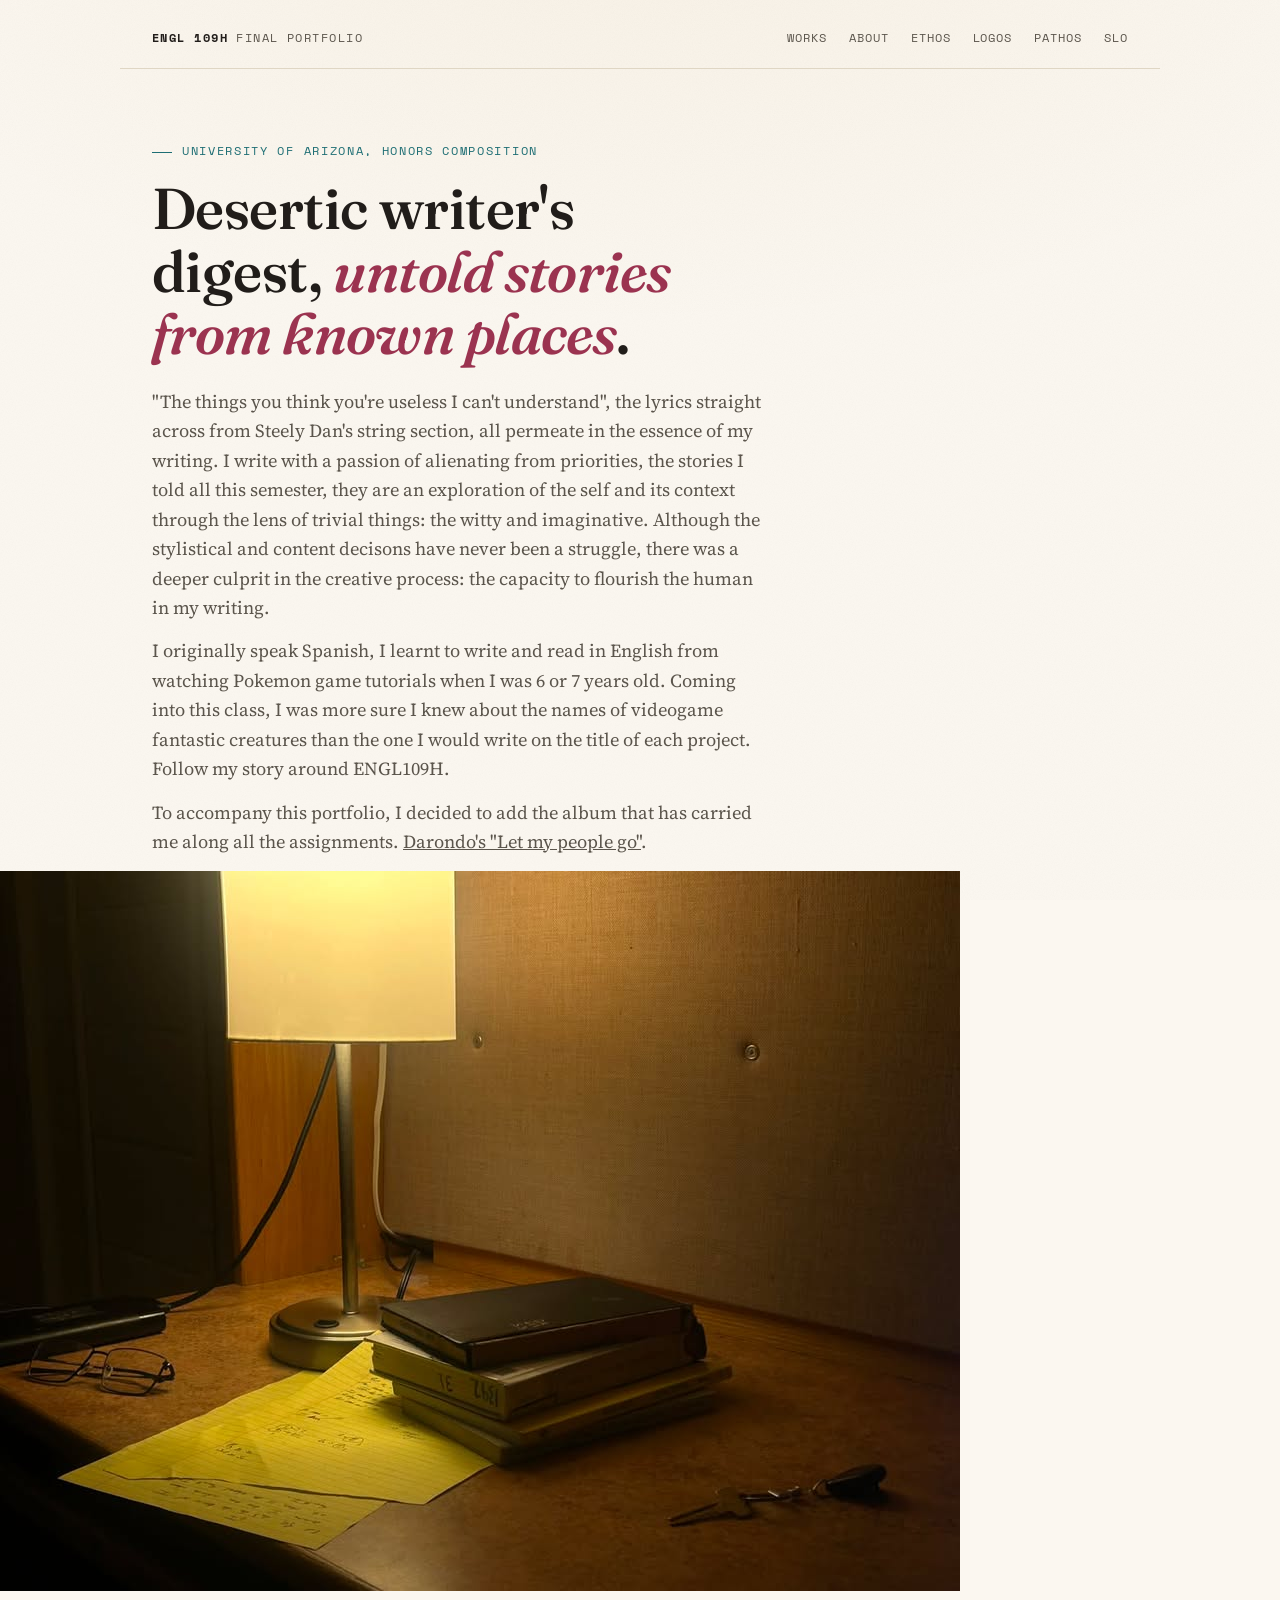
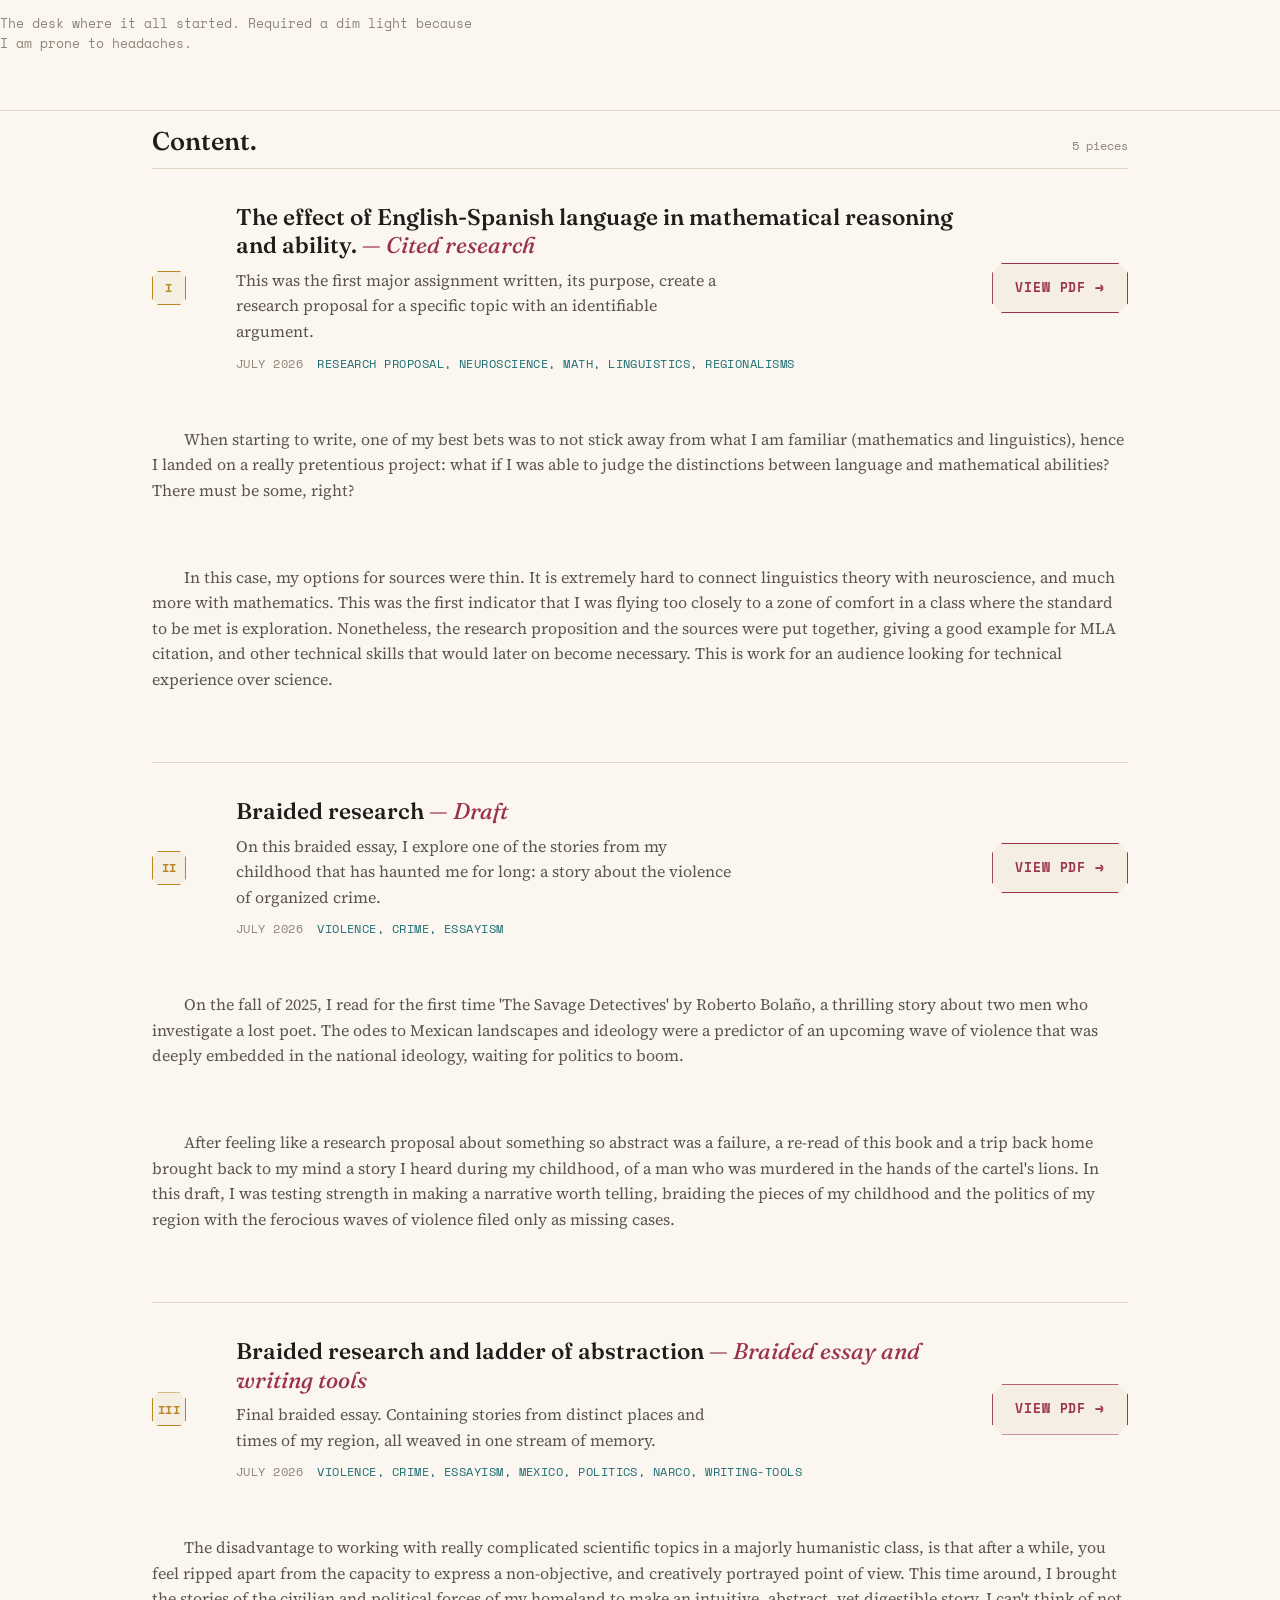
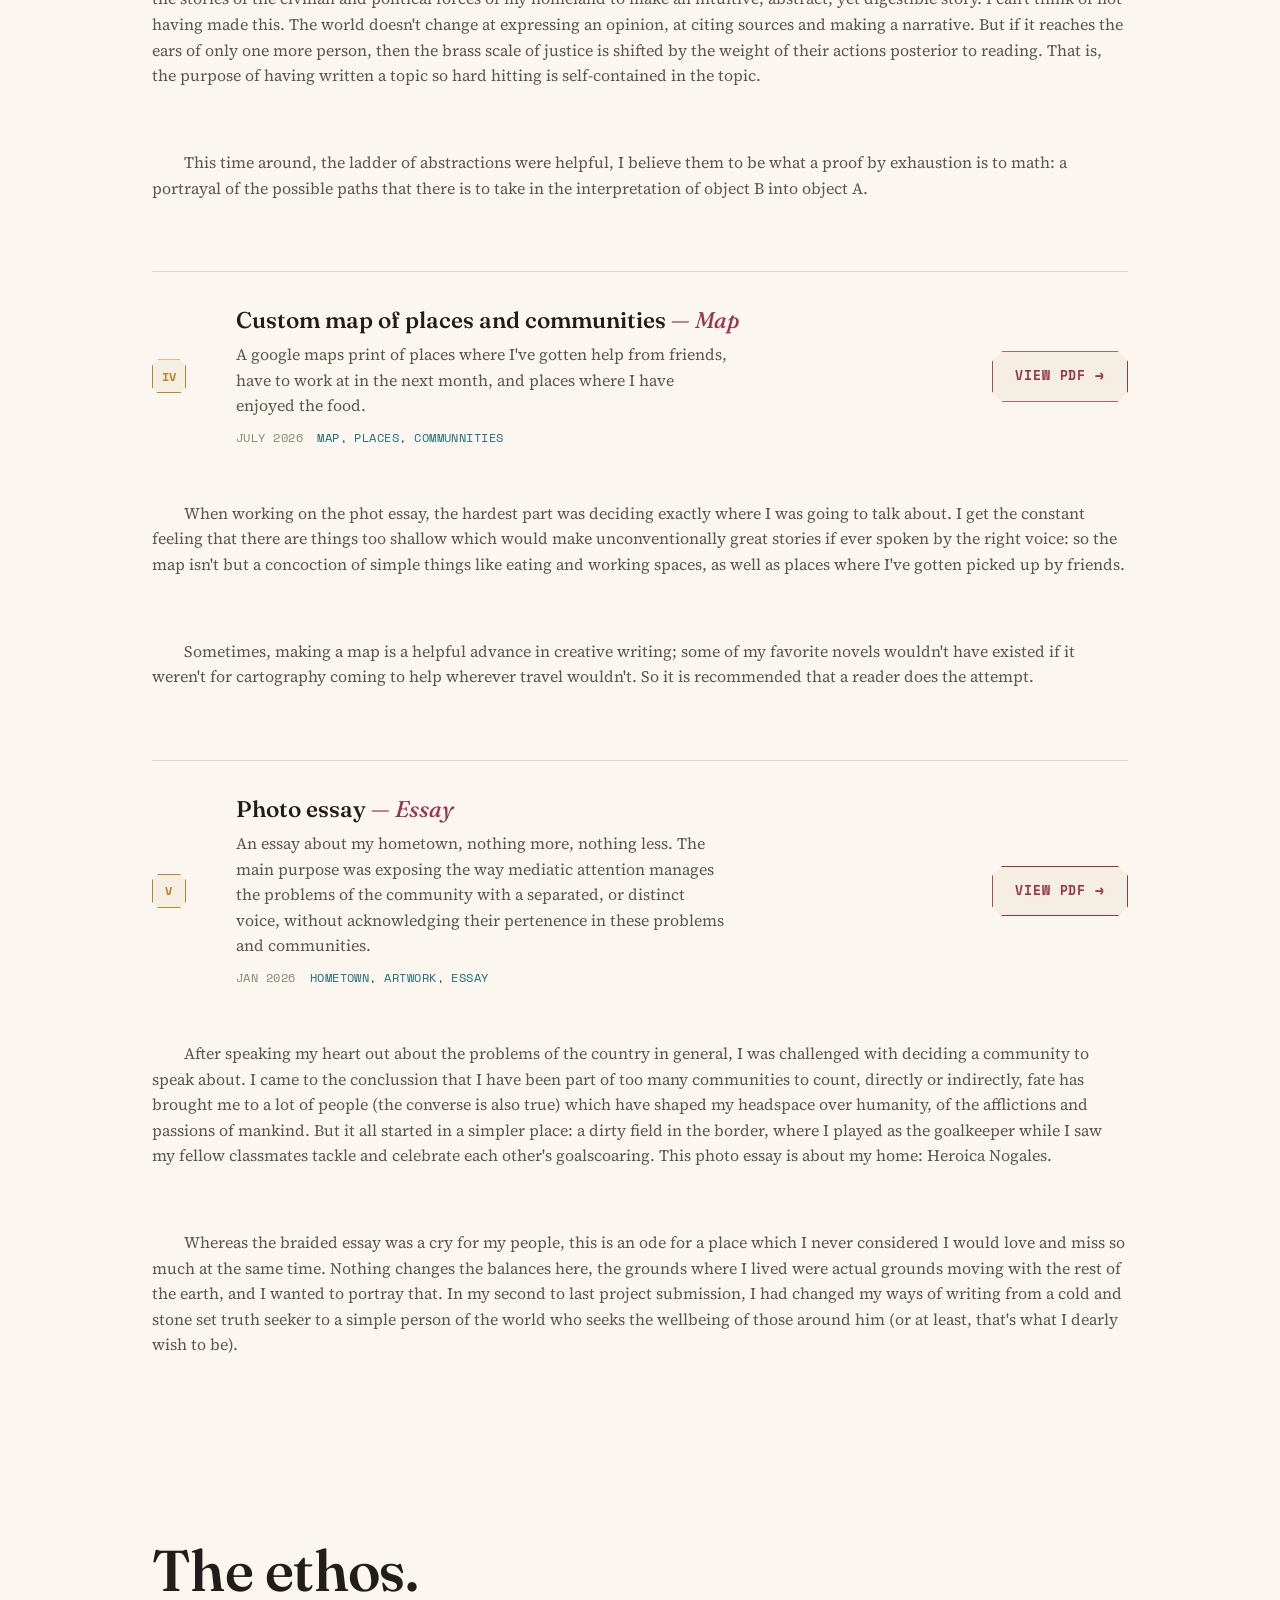
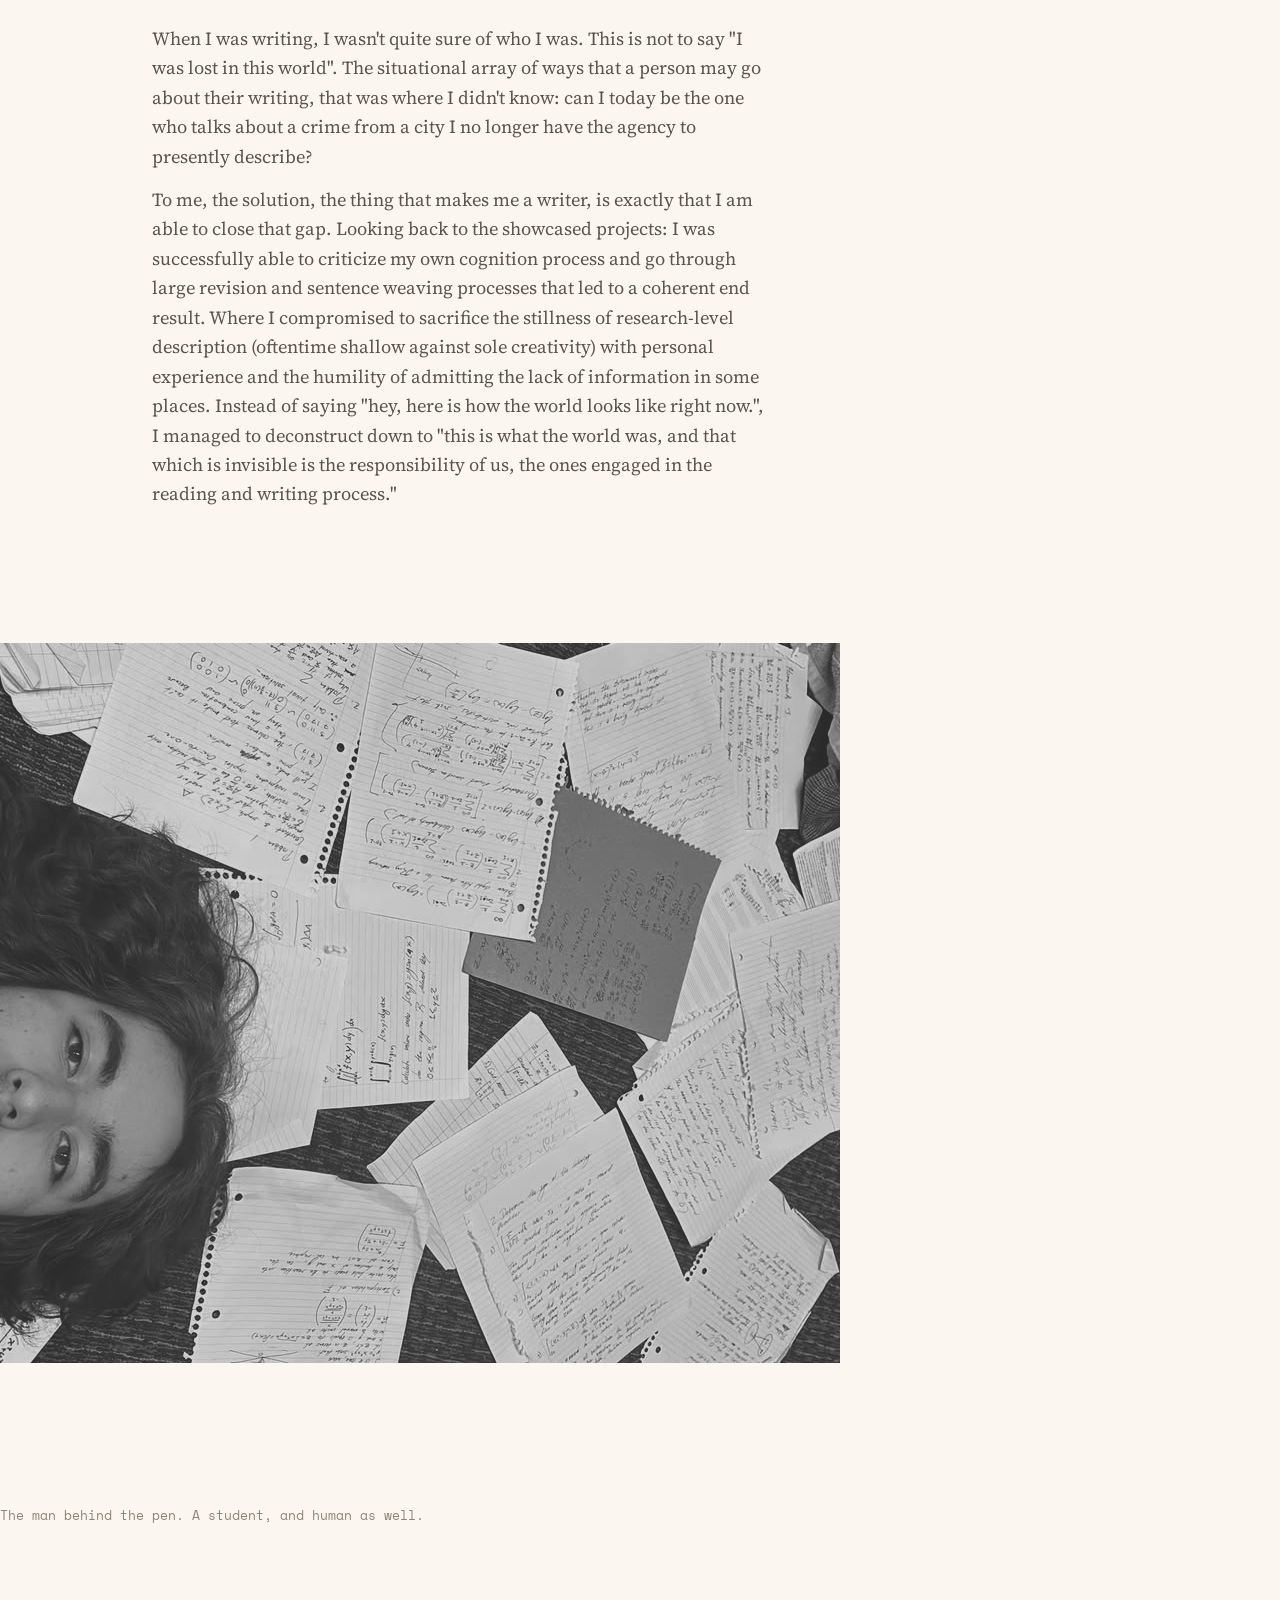
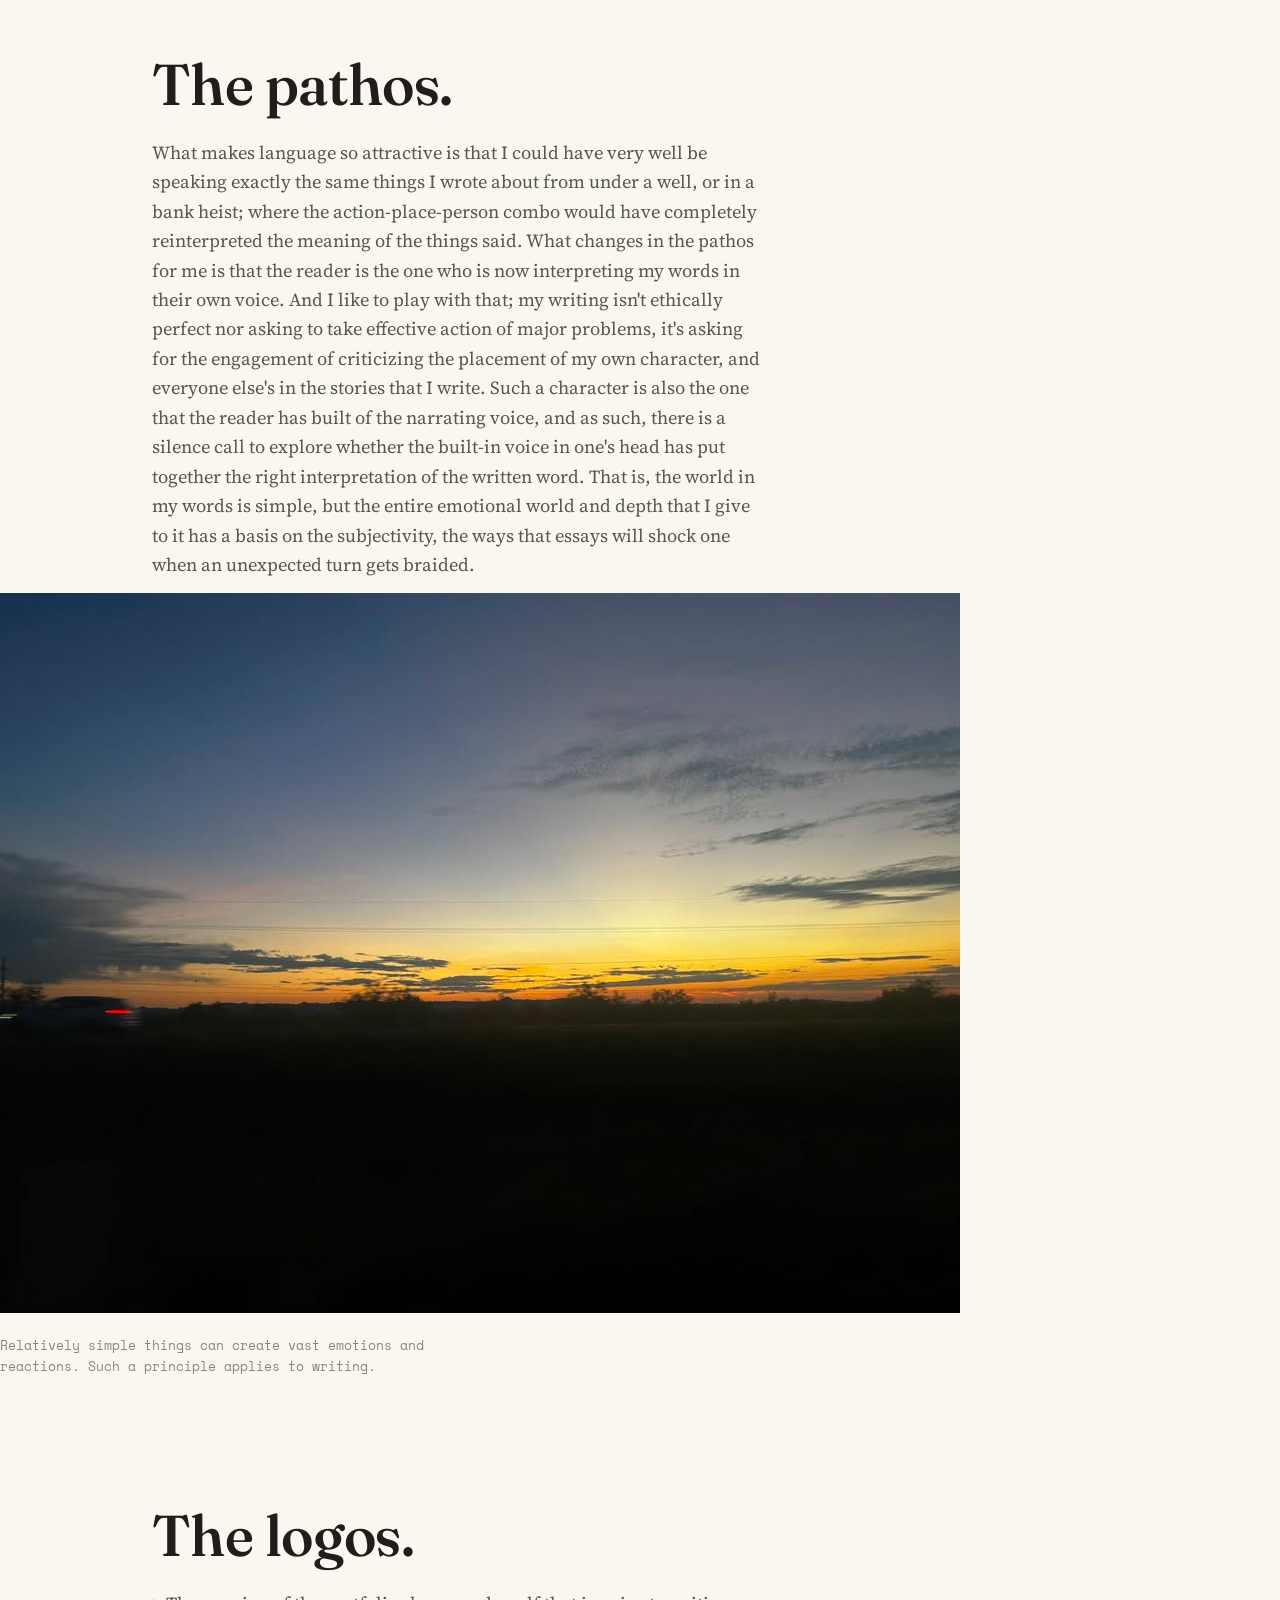
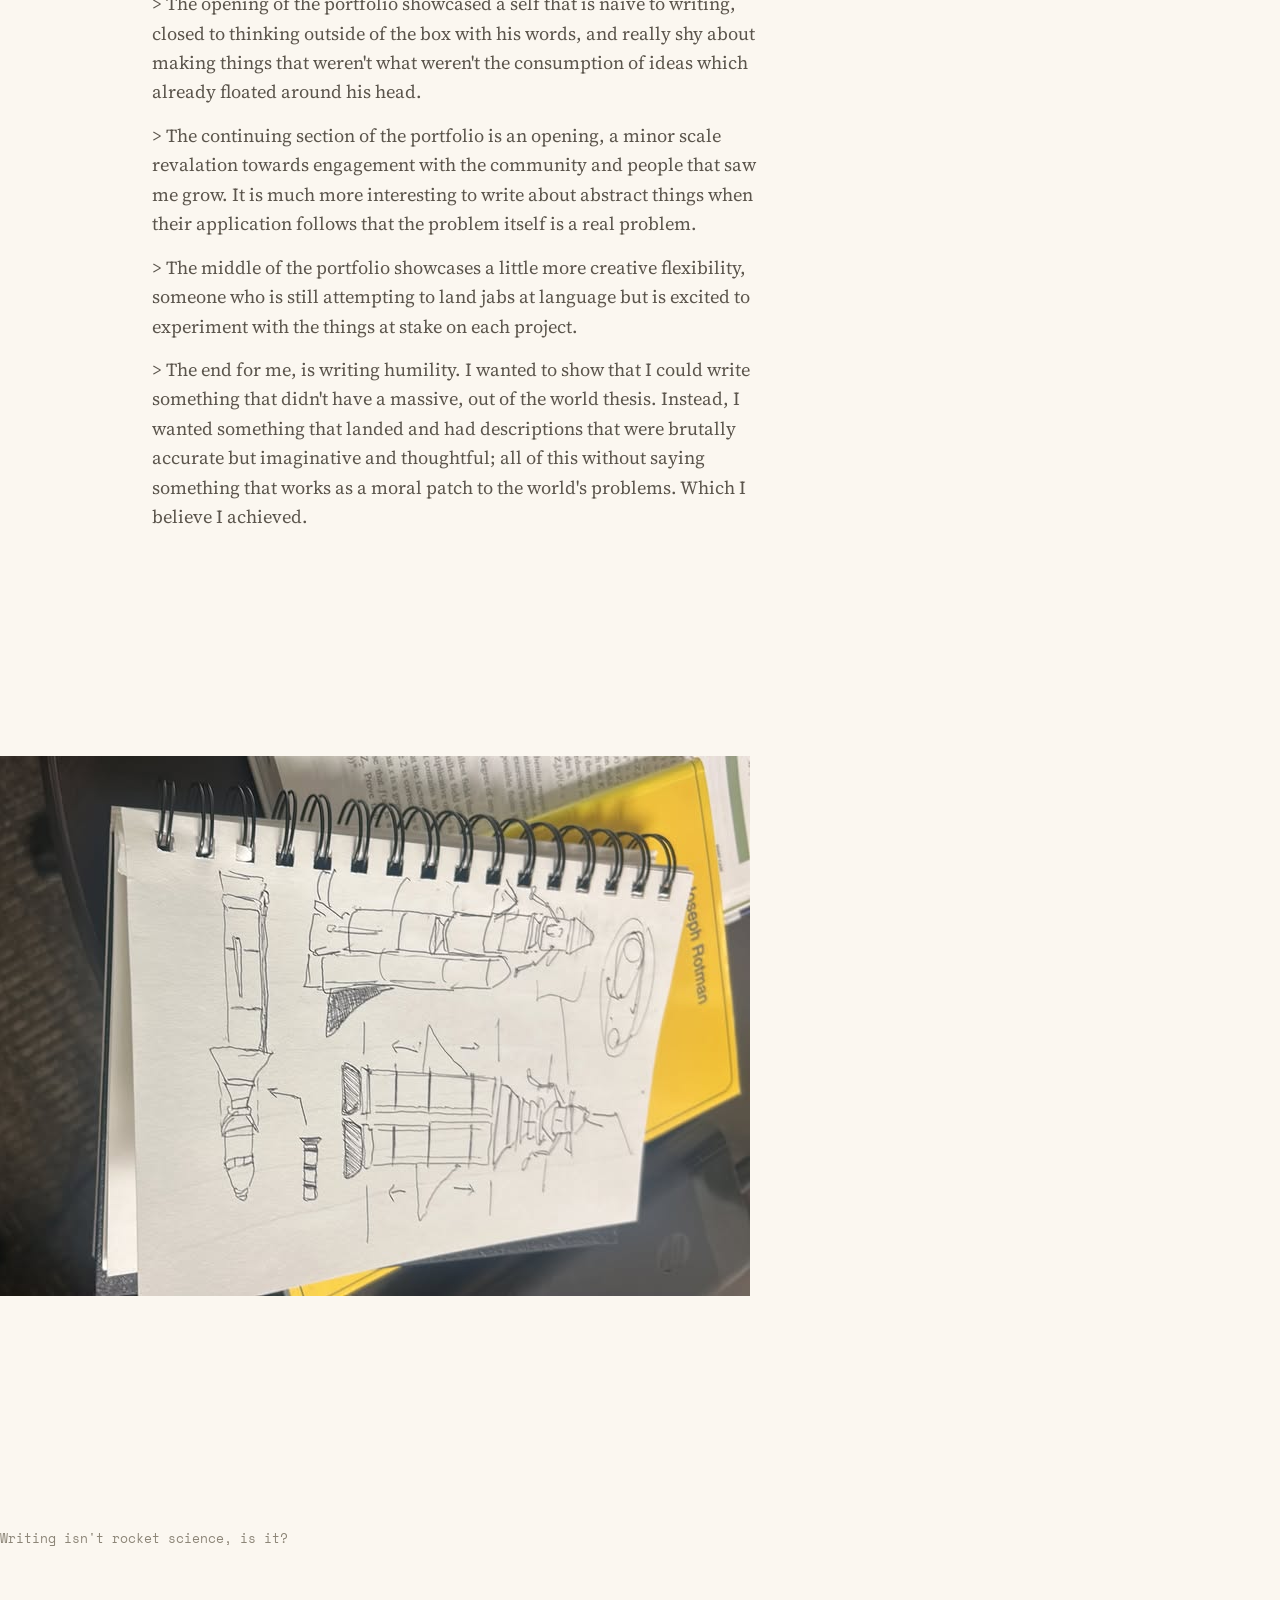
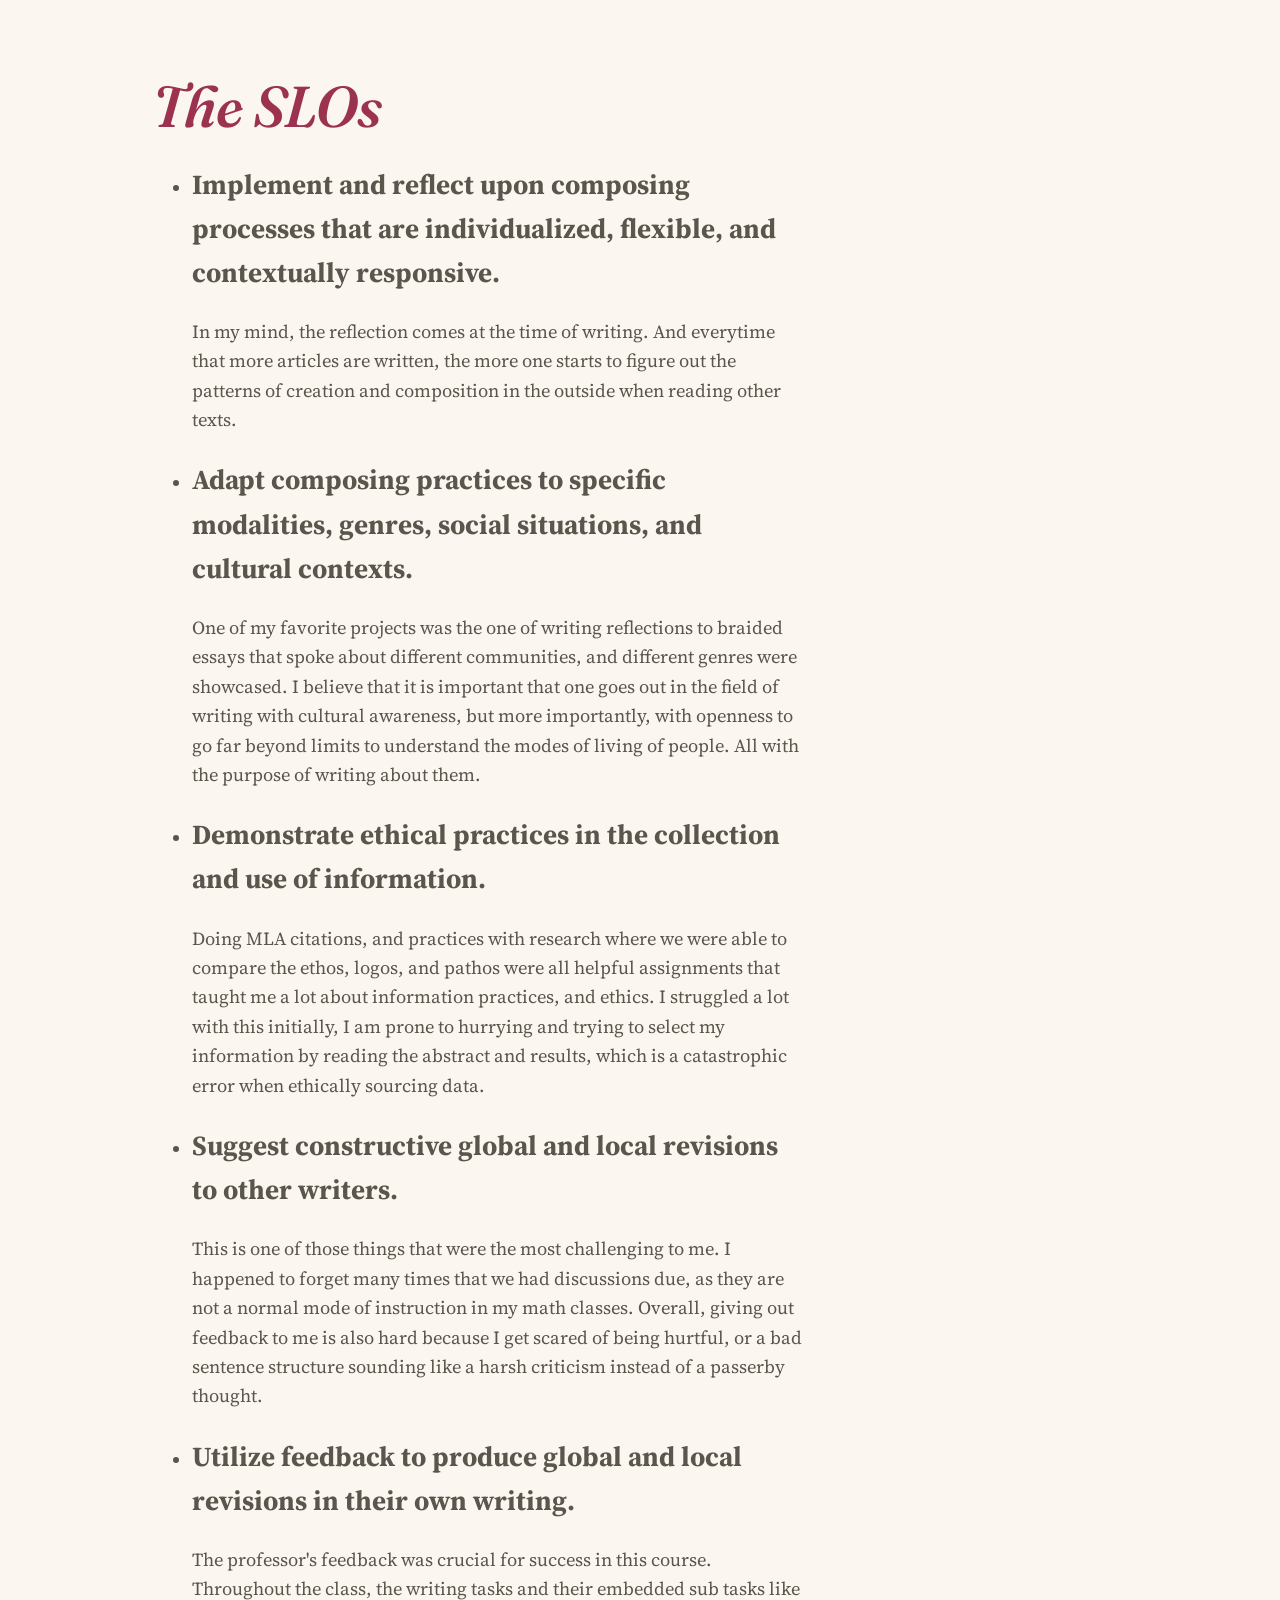
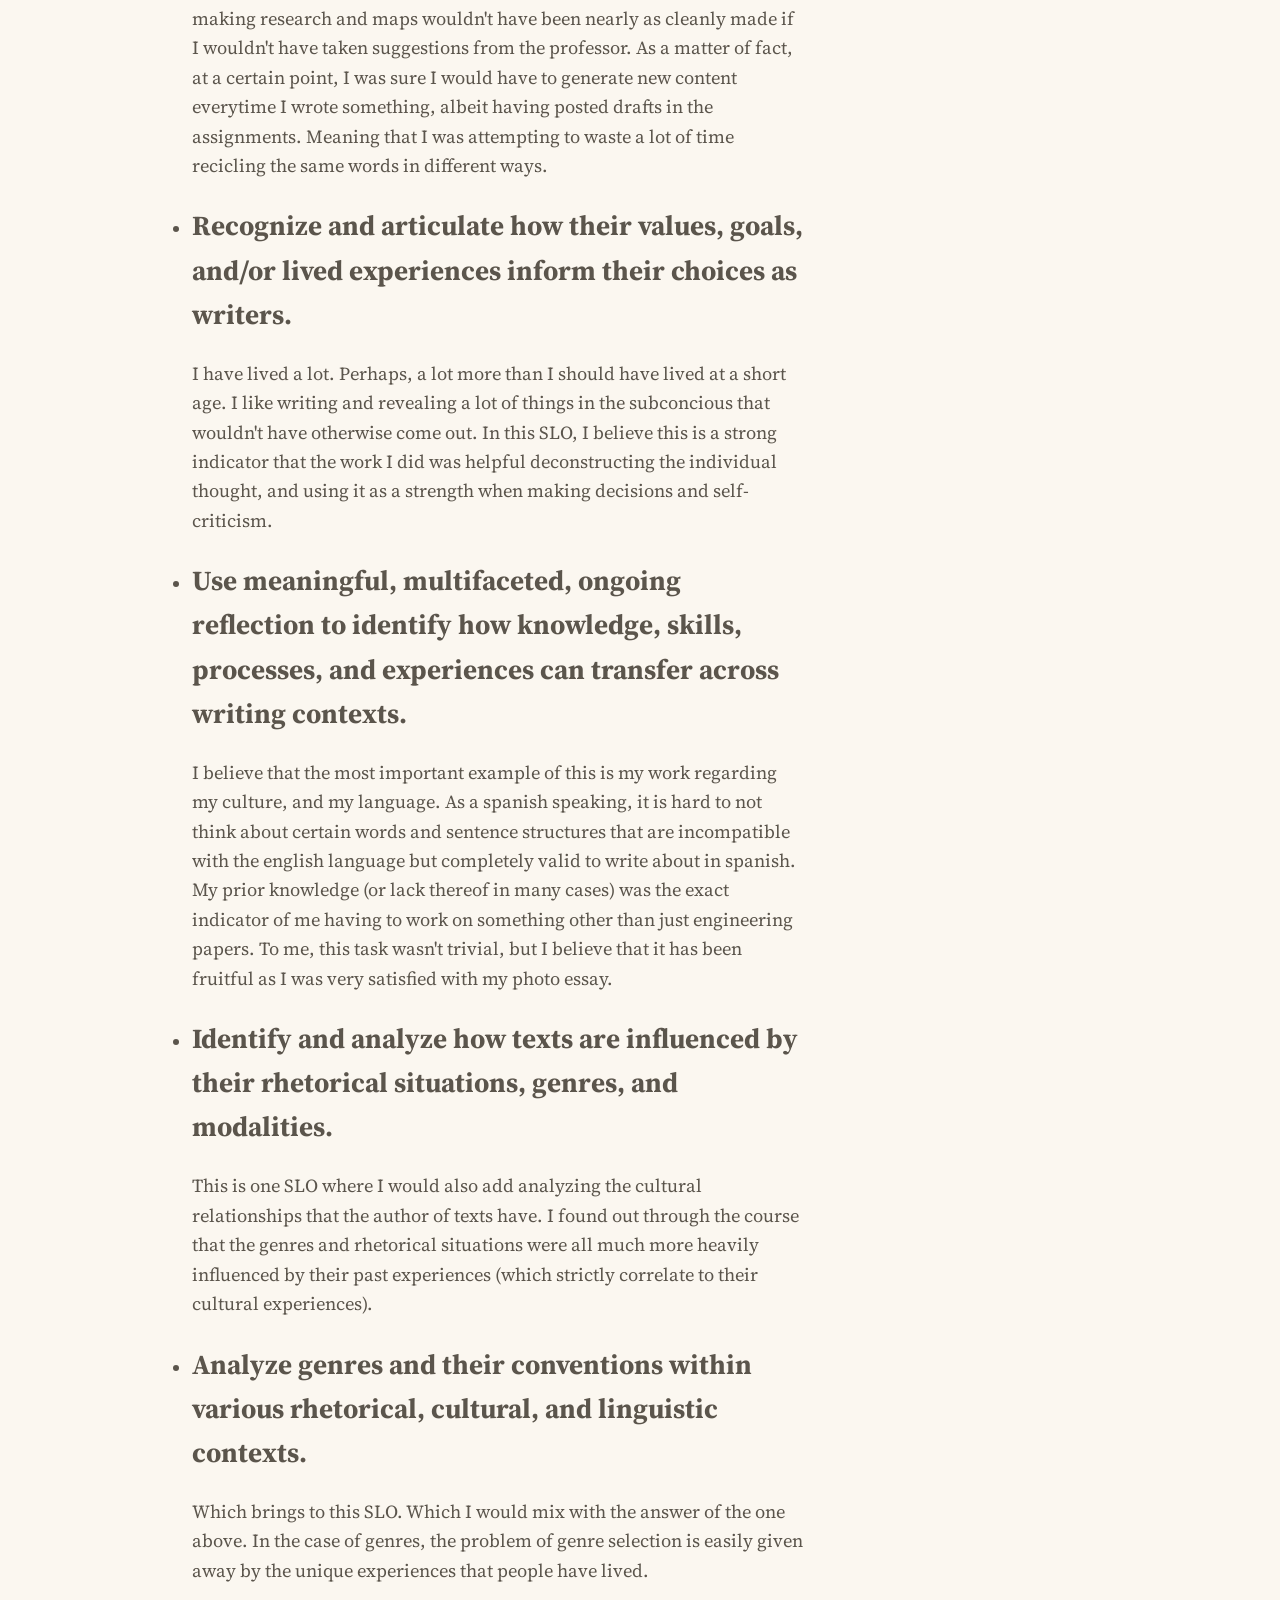
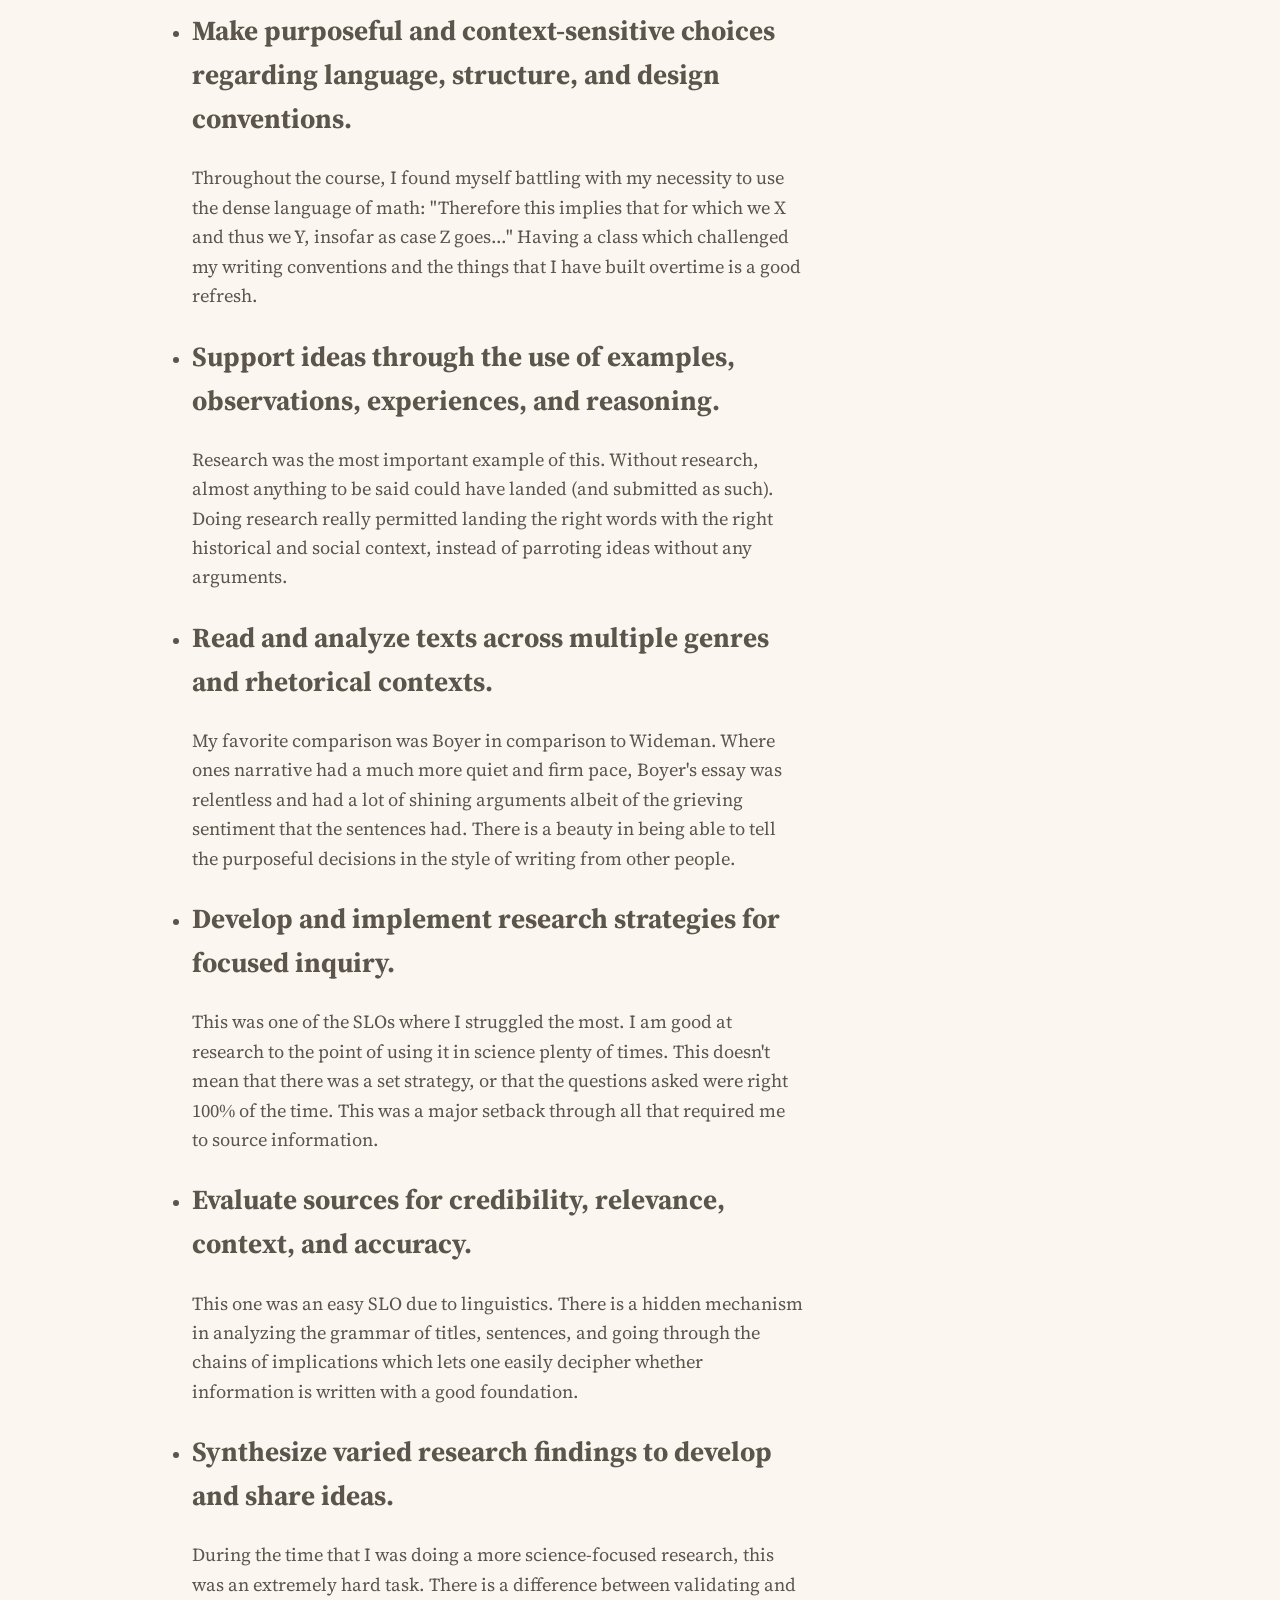
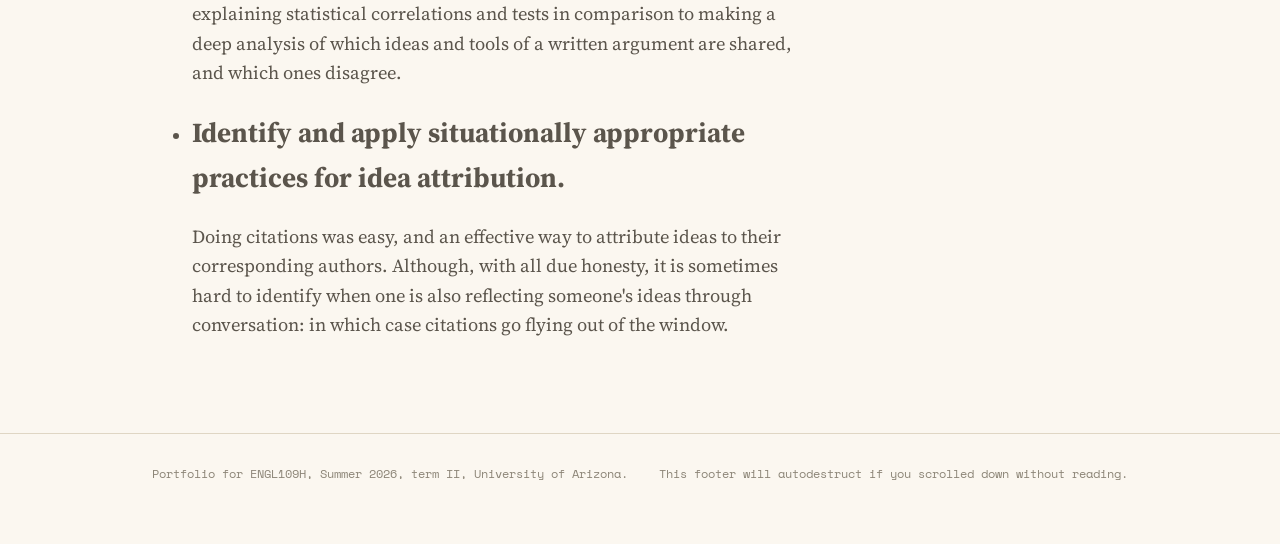
==== index.html @ 147bd81f "Initial commit" ====
<!DOCTYPE html>
<html lang="en">
<head>
<meta charset="UTF-8" />
<meta name="viewport" content="width=device-width, initial-scale=1.0" />
<title>a desertic writer's digest</title>
<meta name="description" content="A portfolio of essays and papers written for ENGL 109H at the University of Arizona, reading Mexico from the vantage point of mathematics and computer science." />
<link rel="preconnect" href="https://fonts.googleapis.com">
<link rel="preconnect" href="https://fonts.gstatic.com" crossorigin>
<link href="https://fonts.googleapis.com/css2?family=Fraunces:ital,opsz,wght@0,9..144,440;0,9..144,560;1,9..144,500&family=Source+Serif+4:ital,opsz,wght@0,8..60,400;0,8..60,600;1,8..60,400&family=Space+Mono:wght@400;700&display=swap" rel="stylesheet">
<link rel="stylesheet" href="assets/style.css" />
</head>
<body>

<header class="site-header">
  <div class="wrap">
    <a class="site-mark" href="index.html"><strong>ENGL 109H</strong> Final portfolio </a>
    <nav class="site-nav">
      <a href="#works">Works</a>
      <a href="#about">About</a>
      <a href="#Ethos">Ethos</a>
      <a href="#Logos">Logos</a>
      <a href="#Pathos">Pathos</a>
      <a href="#SLOs">SLO</a>
    </nav>
  </div>
</header>

<section class="hero">
  <div class="wrap">
    <p class="hero-eyebrow">University of Arizona, Honors Composition</p>
    <h1>Desertic writer's digest, <em>untold stories from known places</em>.</h1>
    <p class="lede">
      "The things you think you're useless I can't understand", the lyrics straight across from Steely Dan's string section, all permeate in the essence of my writing. I write with a passion of alienating from priorities, the stories I told all this semester, they are an exploration of the self and its context through the lens of trivial things: the witty and imaginative. Although the stylistical and content decisons have never been a struggle, there was a deeper culprit in the creative process: the capacity to flourish the human in my writing.
    </p>
    <p class="lede">
      I originally speak Spanish, I learnt to write and read in English from watching Pokemon game tutorials when I was 6 or 7 years old. Coming into this class, I was more sure I knew about the names of videogame fantastic creatures than the one I would write on the title of each project. Follow my story around ENGL109H.
    </p>
    <p class="lede">
      To accompany this portfolio, I decided to add the album that has carried me along all the assignments. <a href="https://open.spotify.com/album/3nD9Oab8M4sCLNmqmwSOdA?si=G_bd0ZDOS9WsBj5sQAc7gw">Darondo's "Let my people go"</a>.
    </p>
  </div>
<img src="desk.jpg" style="max-width: 80%; height: auto;"> <p class="discipline-note">The desk where it all started. Required a dim light because I am prone to headaches.</p>
  <div class="hero-art" aria-hidden="true"></div>
</section>

<hr class="divider" />

<main>
  <section class="works" id="works">
    <div class="wrap">
      <div class="works-heading">
        <h2>Content.</h2>
        <span class="count" data-works-count>— pieces</span>
      </div>
      <div data-works-list><!-- in assets script and work js ... :-). --></div>
    </div>
  </section>
</main>

<section class="hero" id="Ethos">
  <div class="wrap">
    <h1>The ethos.</h1>
    <p class="lede">
      When I was writing, I wasn't quite sure of who I was. This is not to say 
      "I was lost in this world". The situational array of ways that a person may go about their writing, that was where I didn't know: can I today be the one who talks about a crime from a city I no longer have the agency to presently describe?
    </p>
    <p class="lede">
      To me, the solution, the thing that makes me a writer, is exactly that I am able to close that gap. Looking back to the showcased projects: I was successfully able to criticize my own 
      cognition process and go through large revision and sentence weaving processes that led to a coherent end result. 
      Where I compromised to sacrifice the stillness of research-level description (oftentime shallow against sole creativity) with personal experience and the humility of admitting the lack of information in some places. 

      Instead of saying "hey, here is how the world looks like right now.", I managed to deconstruct down to "this is what the world was, and that which is invisible is the responsibility of us, the ones engaged in the reading and writing process."
    </p>
  </div>
<img src="guy.jpg" style="max-width: 80%; height: auto; transform: rotate(90deg);"> <p class="discipline-note">The man behind the pen. A student, and human as well.</p>
  <div class="hero-art" aria-hidden="true"></div>
</section>

<section class="hero" id="Pathos">
  <div class="wrap">
    <h1>The pathos.</h1>
    <p class="lede">
      What makes language so attractive is that I could have very well be speaking exactly the same things I wrote about from under a well, or in a bank heist; where the action-place-person combo would have completely reinterpreted the meaning of the things said. What changes in the pathos for me is that the reader is the one who is now interpreting my words in their own voice. And I like to play with that; my writing isn't ethically perfect nor asking to take effective action of major problems, it's asking for the engagement of criticizing the placement of my own character, and everyone else's in the stories that I write. Such a character is also the one that the reader has built of the narrating voice, and as such, there is a silence call to explore whether the built-in voice in one's head has put together the right interpretation of the written word. That is, the world in my words is simple, but the entire emotional world and depth that I give to it has a basis on the subjectivity, the ways that essays will shock one when an unexpected turn gets braided.
    </p>
  </div>
<img src="sunset.jpg" style="max-width: 80%; height: auto;"> <p class="discipline-note">Relatively simple things can create vast emotions and reactions. Such a principle applies to writing.</p>
  <div class="hero-art" aria-hidden="true"></div>
</section>

<section class="hero" id="Logos">
  <div class="wrap">
    <h1>The logos.</h1>
    <p class="lede">
      > The opening of the portfolio showcased a self that is naive to writing, closed to thinking outside of the box with his words, and really shy about making things that weren't what weren't the consumption of ideas which already floated around his head.
    </p>
    <p class="lede">
      > The continuing section of the portfolio is an opening, a minor scale revalation towards engagement with the community and people that saw me grow. It is much more interesting to write about abstract things when their application follows that the problem itself is a real problem.
    </p>
    <p class="lede">
      > The middle of the portfolio showcases a little more creative flexibility, someone who is still attempting to land jabs at language but is excited to experiment with the things at stake on each project.
    </p>
    <p class="lede">
      > The end for me, is writing humility. I wanted to show that I could write something that didn't have a massive, out of the world thesis. Instead, I wanted something that landed and had descriptions that were brutally accurate but imaginative and thoughtful; all of this without saying something that works as a moral patch to the world's problems. Which I believe I achieved.
    </p>
  </div>
<img src="rocket.jpg" style="max-width: 90%; height: auto; transform: rotate(90deg)"> <p class="discipline-note">Writing isn't rocket science, is it?</p>
  <div class="hero-art" aria-hidden="true"></div>
</section>

<section class="hero" id="SLOs">
<div class="wrap">
  <h1><em>The SLOs</em></h1>
  <ul>
    <li><h2>Implement and reflect upon composing processes that are individualized, flexible, and contextually responsive.</h2> 
      In my mind, the reflection comes at the time of writing. And everytime that more articles are written, the more one starts to figure out the patterns of creation and composition in the outside when reading other texts.</li>
    <li><h2>Adapt composing practices to specific modalities, genres, social situations, and cultural contexts.</h2>
      One of my favorite projects was the one of writing reflections to braided essays that spoke about different communities, and different genres were showcased. I believe that it is important that one goes out in the field of writing with cultural awareness, but more importantly, with openness to go far beyond limits to understand the modes of living of people. All with the purpose of writing about them.</li>
    <li><h2>Demonstrate ethical practices in the collection and use of information.</h2> Doing MLA citations, and practices with research where we were able to compare the ethos, logos, and pathos were all helpful assignments that taught me a lot about information practices, and ethics. I struggled a lot with this initially, I am prone to hurrying and trying to select my information by reading the abstract and results, which is a catastrophic error when ethically sourcing data. </li>
    <li><h2>Suggest constructive global and local revisions to other writers.</h2> 
      This is one of those things that were the most challenging to me. I happened to forget many times that we had discussions due, as they are not a normal mode of instruction in my math classes. Overall, giving out feedback to me is also hard because I get scared of being hurtful, or a bad sentence structure sounding like a harsh criticism instead of a passerby thought. </li>
    <li><h2>Utilize feedback to produce global and local revisions in their own writing.</h2> 
      The professor's feedback was crucial for success in this course. Throughout the class, the writing tasks and their embedded sub tasks like making research and maps wouldn't have been nearly as cleanly made if I wouldn't have taken suggestions from the professor. As a matter of fact, at a certain point, I was sure I would have to generate new content everytime I wrote something, albeit having posted drafts in the assignments. Meaning that I was attempting to waste a lot of time recicling the same words in different ways. </li>
    <li><h2>Recognize and articulate how their values, goals, and/or lived experiences inform their choices as writers.</h2> I have lived a lot. Perhaps, a lot more than I should have lived at a short age. I like writing and revealing a lot of things in the subconcious that wouldn't have otherwise come out. In this SLO, I believe this is a strong indicator that the work I did was helpful deconstructing the individual thought, and using it as a strength when making decisions and self-criticism. </li>
    <li><h2>Use meaningful, multifaceted, ongoing reflection to identify how knowledge, skills, processes, and experiences can transfer across writing contexts.</h2> I believe that the most important example of this is my work regarding my culture, and my language. As a spanish speaking, it is hard to not think about certain words and sentence structures that are incompatible with the english language but completely valid to write about in spanish. My prior knowledge (or lack thereof in many cases) was the exact indicator of me having to work on something other than just engineering papers. To me, this task wasn't trivial, but I believe that it has been fruitful as I was very satisfied with my photo essay. </li>
    <li><h2>Identify and analyze how texts are influenced by their rhetorical situations, genres, and modalities.</h2> 
    This is one SLO where I would also add analyzing the cultural relationships that the author of texts have. I found out through the course that the genres and rhetorical situations were all much more heavily influenced by their past experiences (which strictly correlate to their cultural experiences). </li>
    <li><h2>Analyze genres and their conventions within various rhetorical, cultural, and linguistic contexts.</h2> Which brings to this SLO. Which I would mix with the answer of the one above. In the case of genres, the problem of genre selection is easily given away by the unique experiences that people have lived. </li>
    <li><h2>Make purposeful and context-sensitive choices regarding language, structure, and design conventions.</h2>  Throughout the course, I found myself battling with my necessity to use the dense language of math: "Therefore this implies that for which we X and thus we Y, insofar as case Z goes..." Having a class which challenged my writing conventions and the things that I have built overtime is a good refresh. </li>
    <li><h2>Support ideas through the use of examples, observations, experiences, and reasoning.</h2> 
      Research was the most important example of this. Without research, almost anything to be said could have landed (and submitted as such). Doing research really permitted landing the right words with the right historical and social context, instead of parroting ideas without any arguments.</li>
    <li><h2>Read and analyze texts across multiple genres and rhetorical contexts.</h2> My favorite comparison was Boyer in comparison to Wideman. Where ones narrative had a much more quiet and firm pace, Boyer's essay was relentless and had a lot of shining arguments albeit of the grieving sentiment that the sentences had. There is a beauty in being able to tell the purposeful decisions in the style of writing from other people. </li>
    <li><h2>Develop and implement research strategies for focused inquiry.</h2> This was one of the SLOs where I struggled the most. I am good at research to the point of using it in science plenty of times. This doesn't mean that there was a set strategy, or that the questions asked were right 100% of the time. This was a major setback through all that required me to source information. </li>
    <li><h2>Evaluate sources for credibility, relevance, context, and accuracy.</h2> This one was an easy SLO due to linguistics. There is a hidden mechanism in analyzing the grammar of titles, sentences, and going through the chains of implications which lets one easily decipher whether information is written with a good foundation.</li>
    <li><h2>Synthesize varied research findings to develop and share ideas.</h2> During the time that I was doing a more science-focused research, this was an extremely hard task. There is a difference between validating and explaining statistical correlations and tests in comparison to making a deep analysis of which ideas and tools of a written argument are shared, and which ones disagree. </li>
    <li><h2>Identify and apply situationally appropriate practices for idea attribution.</h2> Doing citations was easy, and an effective way to attribute ideas to their corresponding authors. Although, with all due honesty, it is sometimes hard to identify when one is also reflecting someone's ideas through conversation: in which case citations go flying out of the window. </li>
  </ul>
</div>

</section>

<footer class="site-footer">
  <div class="wrap">
    <p>Portfolio for ENGL109H, Summer 2026, term II, University of Arizona.</p>
    <p>This footer will autodestruct if you scrolled down without reading.</p>
  </div>
</footer>


<script src="assets/works.js"></script>
<script src="assets/script.js"></script>
</body>
</html>
---- assets/style.css ----
:root{
  --color-bg:        #FBF7F0;
  --color-bg-raised: #F5EFE3;
  --color-ink:        #211D1A;
  --color-ink-soft:   #5B554C;
  --color-ink-faint:  #8C8577;
  --color-rosa:       #9B3350;
  --color-teal:       #1E6E74;
  --color-gold:       #B98525;
  --color-line:       #DFD6C4;
  --color-line-strong:#C9BDA3;

  --font-display: "Fraunces", "Iowan Old Style", "Palatino Linotype", Georgia, serif;
  --font-body:    "Source Serif 4", "Palatino Linotype", Georgia, serif;
  --font-mono:    "Space Mono", "Courier New", monospace;

  --measure: 68ch;
  --ease-bounce: cubic-bezier(.34, 1.56, .64, 1);
  --ease-smooth: cubic-bezier(.22, .61, .36, 1);
}

@media (prefers-color-scheme: dark){
}

*, *::before, *::after{ box-sizing: border-box; }


:root{
  --cut: 10px;
  --cut-sm: 6px;
}

html{ scroll-behavior: smooth; }
@media (prefers-reduced-motion: reduce){
  html{ scroll-behavior: auto; }
  *, *::before, *::after{
    animation-duration: 0.001ms !important;
    animation-iteration-count: 1 !important;
    transition-duration: 0.001ms !important;
    scroll-behavior: auto !important;
  }
}

body{
  margin: 0;
  color: var(--color-ink);
  font-family: var(--font-body);
  font-size: 18px;
  line-height: 1.6;
  -webkit-font-smoothing: antialiased;
  text-rendering: optimizeLegibility;

  /* Paper: a base ivory with a very fine grain and a faint top-down
     light falloff. No pattern to draw the eye — just gives the page
     the depth of cardstock instead of a flat fill. */
  background-color: var(--color-bg);
  background-image:
    radial-gradient(ellipse 1400px 700px at 50% -10%, rgba(185,133,37,.05), transparent 60%),
    url("data:image/svg+xml,%3Csvg xmlns='http://www.w3.org/2000/svg' width='140' height='140'%3E%3Cfilter id='n'%3E%3CfeTurbulence type='fractalNoise' baseFrequency='0.9' numOctaves='2' stitchTiles='stitch'/%3E%3CfeColorMatrix type='saturate' values='0'/%3E%3C/filter%3E%3Crect width='100%25' height='100%25' filter='url(%23n)' opacity='0.05'/%3E%3C/svg%3E");
  background-repeat: no-repeat, repeat;
  background-blend-mode: normal, multiply;
  background-attachment: fixed, fixed;
}

::selection{ background: var(--color-gold); color: var(--color-bg); }

a{ color: inherit; }

img{ max-width: 100%; display: block; }

.wrap{
  max-width: 1040px;
  margin: 0 auto;
  padding: 0 32px;
}

a:focus-visible,
button:focus-visible{
  outline: 2px solid var(--color-teal);
  outline-offset: 3px;
  border-radius: 2px;
}

.site-header{
  padding: 28px 0 0;
}
.site-header .wrap{
  display: flex;
  align-items: baseline;
  justify-content: space-between;
  gap: 24px;
  border-bottom: 1px solid var(--color-line);
  padding-bottom: 18px;
}
.site-mark{
  font-family: var(--font-mono);
  font-size: 12px;
  letter-spacing: .12em;
  text-transform: uppercase;
  color: var(--color-ink-soft);
  text-decoration: none;
}
.site-mark strong{ color: var(--color-ink); font-weight: 700; }
.site-nav{
  font-family: var(--font-mono);
  font-size: 12px;
  letter-spacing: .08em;
  text-transform: uppercase;
  display: flex;
  gap: 22px;
}
.site-nav a{
  text-decoration: none;
  color: var(--color-ink-soft);
  padding-bottom: 2px;
  border-bottom: 1px solid transparent;
  transition: color .2s var(--ease-smooth), border-color .2s var(--ease-smooth);
}
.site-nav a:hover{ color: var(--color-rosa); border-color: var(--color-rosa); }

.hero{
  position: relative;
  padding: 72px 0 56px;
  overflow: hidden;
}
.hero .wrap{ position: relative; z-index: 1; }
.hero-eyebrow{
  font-family: var(--font-mono);
  font-size: 12px;
  letter-spacing: .14em;
  text-transform: uppercase;
  color: var(--color-teal);
  margin: 0 0 18px;
}
.hero-eyebrow::before{
  content: "";
  display: inline-block;
  width: 20px;
  height: 1px;
  background: var(--color-teal);
  margin-right: 10px;
  vertical-align: middle;
}
.hero h1{
  font-family: var(--font-display);
  font-weight: 560;
  font-size: clamp(2.4rem, 5vw, 3.6rem);
  line-height: 1.08;
  letter-spacing: -0.01em;
  margin: 0 0 22px;
  max-width: 14ch;
}
.hero h1 em{
  font-style: italic;
  color: var(--color-rosa);
}
.hero p.lede{
  max-width: var(--measure);
  font-size: 1.15rem;
  color: var(--color-ink-soft);
  margin: 0 0 14px;
}

li{
  max-width: var(--measure);
  font-size: 1.15rem;
  color: var(--color-ink-soft);
  margin: 0 0 14px;
}
.hero .discipline-note{
  font-family: var(--font-mono);
  font-size: 13px;
  color: var(--color-ink-faint);
  max-width: 60ch;
  margin: 22px 0 0;
}

.hero-art:empty{
  display: none;
}
.hero-art{
  position: absolute;
  top: 0;
  right: 0;
  max-width: 320px;
  max-height: 320px;
  z-index: 0;
}
.hero-art img, .hero-art svg{
  width: 100%;
  height: 100%;
  display: block;
}
@media (max-width: 760px){
  .hero-art{ display:none; }
}

/* Section divider: a plain hairline with a short gold tick —
   structural, not illustrative. */
.divider{
  border: 0;
  border-top: 1px solid var(--color-line);
  position: relative;
  margin: 0;
}
.divider::after{
  content: "";
  position: absolute;
  top: -1px;
  left: 32px;
  width: 40px;
  height: 1px;
  background: var(--color-gold);
}

.works{
  padding: 10px 0 40px;
}
.works-heading{
  display: flex;
  align-items: baseline;
  justify-content: space-between;
  margin: 0 0 6px;
}
.works-heading h2{
  font-family: var(--font-display);
  font-weight: 560;
  font-size: 1.6rem;
  margin: 0;
}
.works-heading .count{
  font-family: var(--font-mono);
  font-size: 12px;
  color: var(--color-ink-faint);
}

.work-row{
  display: grid;
  grid-template-columns: 56px 1fr auto;
  gap: 28px;
  align-items: center;
  padding: 34px 0;
  border-top: 1px solid var(--color-line);
  opacity: 0;
  transform: translateY(10px);
  transition: opacity .5s var(--ease-smooth), transform .5s var(--ease-smooth);
}
.work-row.is-visible{ opacity: 1; transform: translateY(0); }
.works > .wrap > .work-row:last-child{ border-bottom: 1px solid var(--color-line); }

.work-numeral{
  font-family: var(--font-mono);
  font-size: 12px;
  font-weight: 700;
  color: var(--color-gold);
  letter-spacing: .02em;
  width: 34px;
  height: 34px;
  display: flex;
  align-items: center;
  justify-content: center;
  border: 1.5px solid var(--color-gold);
  background: var(--color-bg-raised);
  clip-path: polygon(
    var(--cut-sm) 0, calc(100% - var(--cut-sm)) 0,
    100% var(--cut-sm), 100% calc(100% - var(--cut-sm)),
    calc(100% - var(--cut-sm)) 100%, var(--cut-sm) 100%,
    0 calc(100% - var(--cut-sm)), 0 var(--cut-sm)
  );
}

.work-body h3{
  font-family: var(--font-display);
  font-weight: 560;
  font-size: 1.42rem;
  line-height: 1.25;
  margin: 0 0 8px;
}
.work-body h3 .lang{
  font-style: italic;
  color: var(--color-rosa);
  font-weight: 460;
}
.work-body p{
  margin: 0 0 10px;
  color: var(--color-ink-soft);
  max-width: 62ch;
  font-size: 1rem;
}

.work-desc{
  width: 100%;
  grid-column: 1/-1;
}

.work-desc p{
  margin: 0 0 10px;
  color: var(--color-ink-soft);
  max-width: 200ch;
  font-size: 1rem;
  white-space: pre-wrap;
}
.work-meta{
  font-family: var(--font-mono);
  font-size: 11.5px;
  letter-spacing: .04em;
  text-transform: uppercase;
  color: var(--color-ink-faint);
  display: flex;
  gap: 14px;
  flex-wrap: wrap;
}
.work-meta .tag{
  color: var(--color-teal);
}


.btn{
  --btn-accent: var(--color-ink);
  position: relative;
  display: inline-flex;
  align-items: center;
  gap: 9px;
  font-family: var(--font-mono);
  font-size: 12.5px;
  font-weight: 700;
  letter-spacing: .07em;
  text-transform: uppercase;
  text-decoration: none;
  color: var(--btn-accent);
  background: var(--color-bg-raised);
  border: 1.5px solid var(--btn-accent);
  padding: 13px 22px;
  white-space: nowrap;
  cursor: pointer;
  clip-path: polygon(
    var(--cut) 0, calc(100% - var(--cut)) 0,
    100% var(--cut), 100% calc(100% - var(--cut)),
    calc(100% - var(--cut)) 100%, var(--cut) 100%,
    0 calc(100% - var(--cut)), 0 var(--cut)
  );
  transition:
    transform .32s var(--ease-bounce),
    background-color .2s var(--ease-smooth),
    color .2s var(--ease-smooth),
    box-shadow .22s var(--ease-smooth);
}
.btn:hover, .btn:focus-visible{
  transform: translateY(-3px);
  background: var(--btn-accent);
  color: var(--color-bg);
  box-shadow: 0 10px 20px -10px rgba(33,29,26,.4);
}
.btn:active{
  transform: translateY(-1px);
  transition-duration: .12s;
}
.btn.pdf{ --btn-accent: var(--color-rosa); }
.btn.essay{ --btn-accent: var(--color-teal); }

.btn .arrow{
  transition: transform .32s var(--ease-bounce);
  font-size: 14px;
}
.btn:hover .arrow{ transform: translateX(3px); }

.site-footer{
  border-top: 1px solid var(--color-line);
  padding: 30px 0 60px;
  margin-top: 20px;
}
.site-footer .wrap{
  display: flex;
  justify-content: space-between;
  align-items: baseline;
  flex-wrap: wrap;
  gap: 10px;
}
.site-footer p{
  font-family: var(--font-mono);
  font-size: 12px;
  color: var(--color-ink-faint);
  margin: 0;
}


@media (max-width: 720px){
  .wrap{ padding: 0 20px; }
  .work-row{
    grid-template-columns: 1fr;
    gap: 12px;
    padding: 26px 0;
  }
  .work-numeral{ order: -1; }
  .btn{ justify-self: start; }
  .site-header .wrap{ flex-direction: column; align-items: flex-start; gap: 12px; }
}


.essay-header{
  padding: 56px 0 30px;
  border-bottom: 1px solid var(--color-line);
}
.essay-header .back-link{
  font-family: var(--font-mono);
  font-size: 12px;
  text-transform: uppercase;
  letter-spacing: .08em;
  color: var(--color-ink-soft);
  text-decoration: none;
  display: inline-flex;
  align-items: center;
  gap: 6px;
  margin-bottom: 26px;
  transition: color .2s var(--ease-smooth), transform .2s var(--ease-bounce);
}
.essay-header .back-link:hover{ color: var(--color-rosa); transform: translateX(-3px); }

.essay-header .kicker{
  font-family: var(--font-mono);
  font-size: 12px;
  letter-spacing: .1em;
  text-transform: uppercase;
  color: var(--color-teal);
  margin: 0 0 14px;
}
.essay-header h1{
  font-family: var(--font-display);
  font-weight: 560;
  font-size: clamp(2rem, 4.2vw, 2.9rem);
  line-height: 1.14;
  margin: 0 0 18px;
  max-width: 20ch;
}
.essay-meta{
  font-family: var(--font-mono);
  font-size: 12.5px;
  color: var(--color-ink-faint);
  display: flex;
  gap: 18px;
  flex-wrap: wrap;
}

.essay-body{
  padding: 44px 0 20px;
}
.essay-body .measure{
  max-width: var(--measure);
  margin: 0 auto;
}
.essay-body p{
  margin: 0 0 20px;
  font-size: 1.08rem;
}
.essay-body h2{
  font-family: var(--font-display);
  font-weight: 560;
  font-size: 1.5rem;
  margin: 44px 0 18px;
}
.essay-body blockquote{
  margin: 26px 0;
  padding: 4px 0 4px 22px;
  border-left: 2px solid var(--color-gold);
  color: var(--color-ink-soft);
  font-style: italic;
}
.essay-body em{ color: var(--color-rosa); font-style: italic; }

/* MLA in-text citation styling: kept plain, per MLA convention —
   no italics, no special color, just inline parenthetical. */
.mla-intext{ font-style: normal; }

/* MLA Works Cited block, hanging indent */
.works-cited{
  padding: 36px 0 60px;
  border-top: 1px solid var(--color-line);
}
.works-cited .measure{ max-width: var(--measure); margin: 0 auto; }
.works-cited h2{
  font-family: var(--font-display);
  font-weight: 560;
  font-size: 1.3rem;
  margin: 0 0 22px;
  text-align: center;
}
.works-cited ol{
  list-style: none;
  margin: 0;
  padding: 0;
}
.works-cited li{
  font-size: .98rem;
  line-height: 1.65;
  margin: 0 0 20px;
  padding-left: 2em;
  text-indent: -2em; /* hanging indent, MLA-standard */
}

.pull-note{
  font-family: var(--font-mono);
  font-size: 12.5px;
  color: var(--color-ink-faint);
  border: 1px dashed var(--color-line-strong);
  border-radius: 4px;
  padding: 14px 18px;
  margin: 0 0 30px;
}


.pdf-shell{
  height: calc(100vh - 96px);
  border-top: 1px solid var(--color-line);
}
.pdf-toolbar{
  display: flex;
  align-items: center;
  justify-content: space-between;
  gap: 16px;
  padding: 16px 0;
}
.pdf-toolbar h1{
  font-family: var(--font-display);
  font-weight: 560;
  font-size: 1.2rem;
  margin: 0;
}
.pdf-frame-wrap{
  height: 100%;
  background: var(--color-bg-raised);
  border-top: 1px solid var(--color-line);
}
.pdf-frame-wrap iframe{
  width: 100%;
  height: 100%;
  border: 0;
  display: block;
}
.pdf-fallback{
  padding: 60px 32px;
  text-align: center;
  font-family: var(--font-mono);
  font-size: 13px;
  color: var(--color-ink-soft);
}
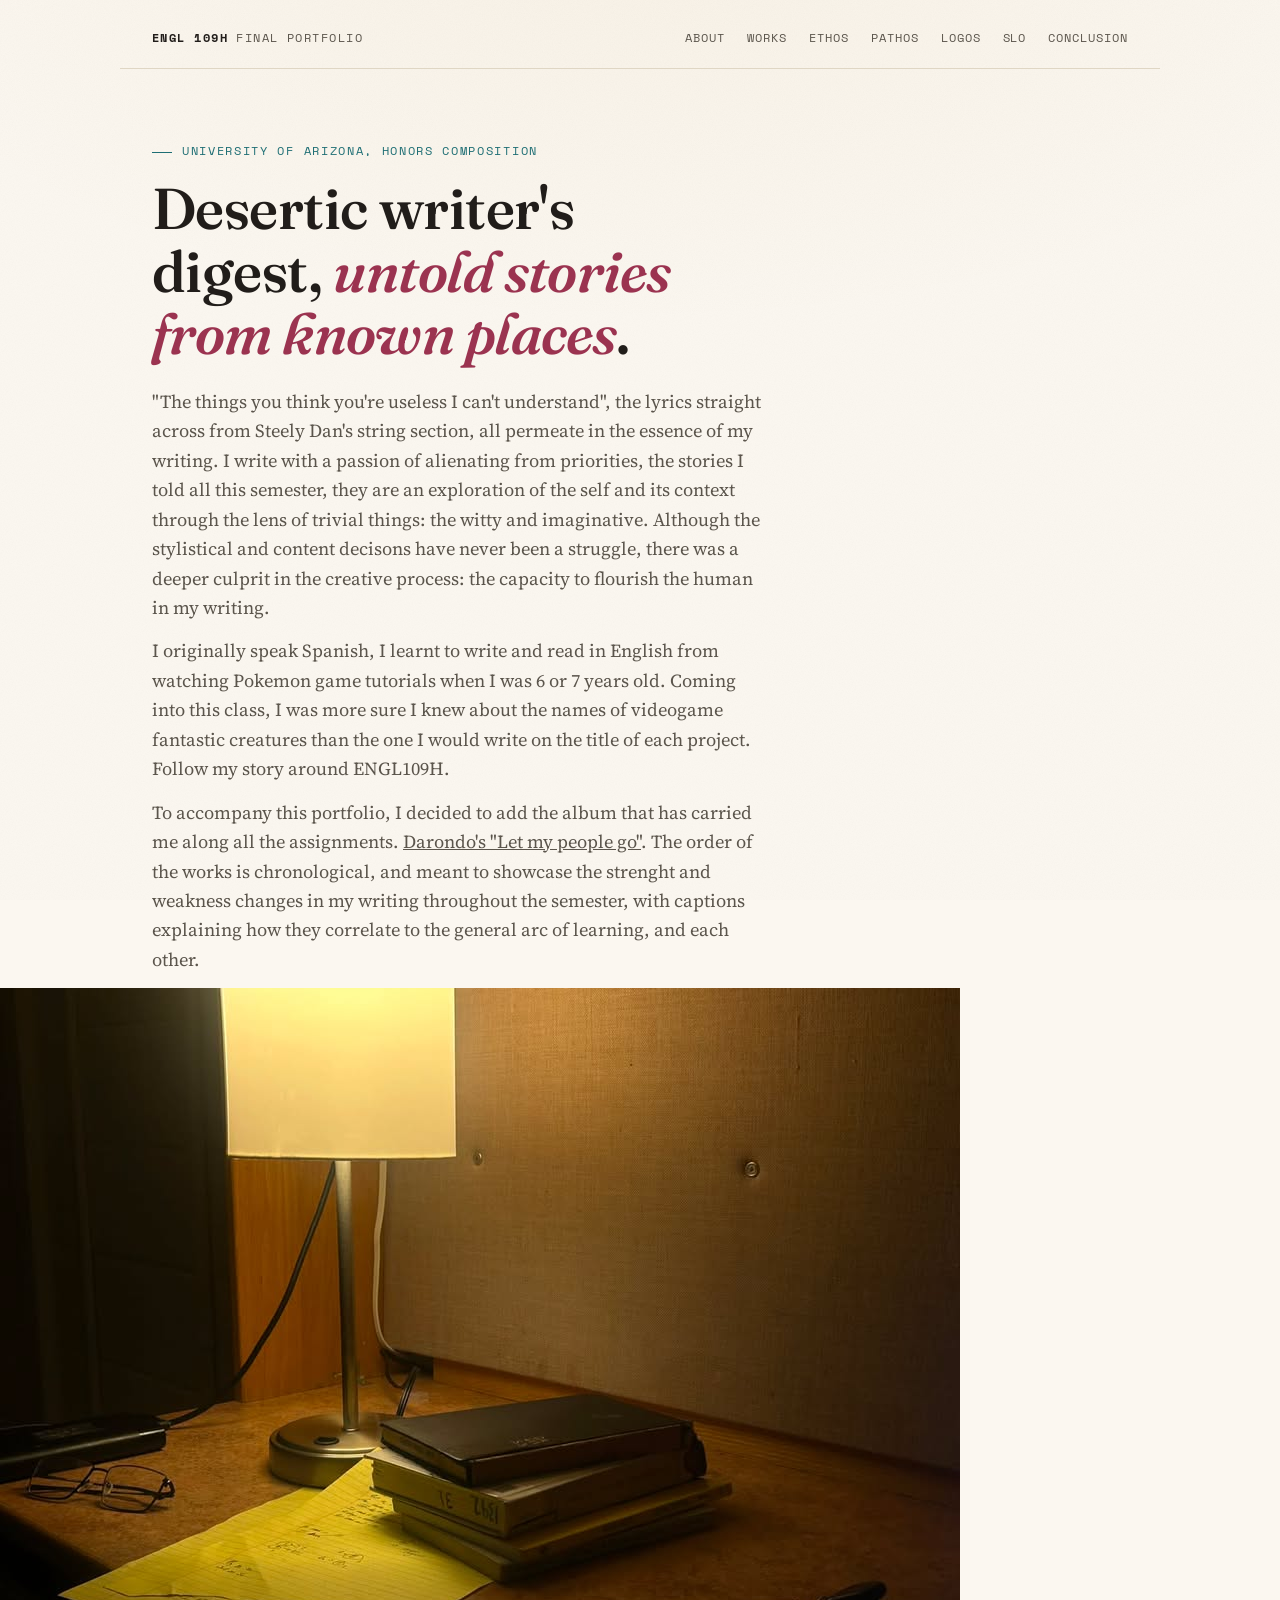
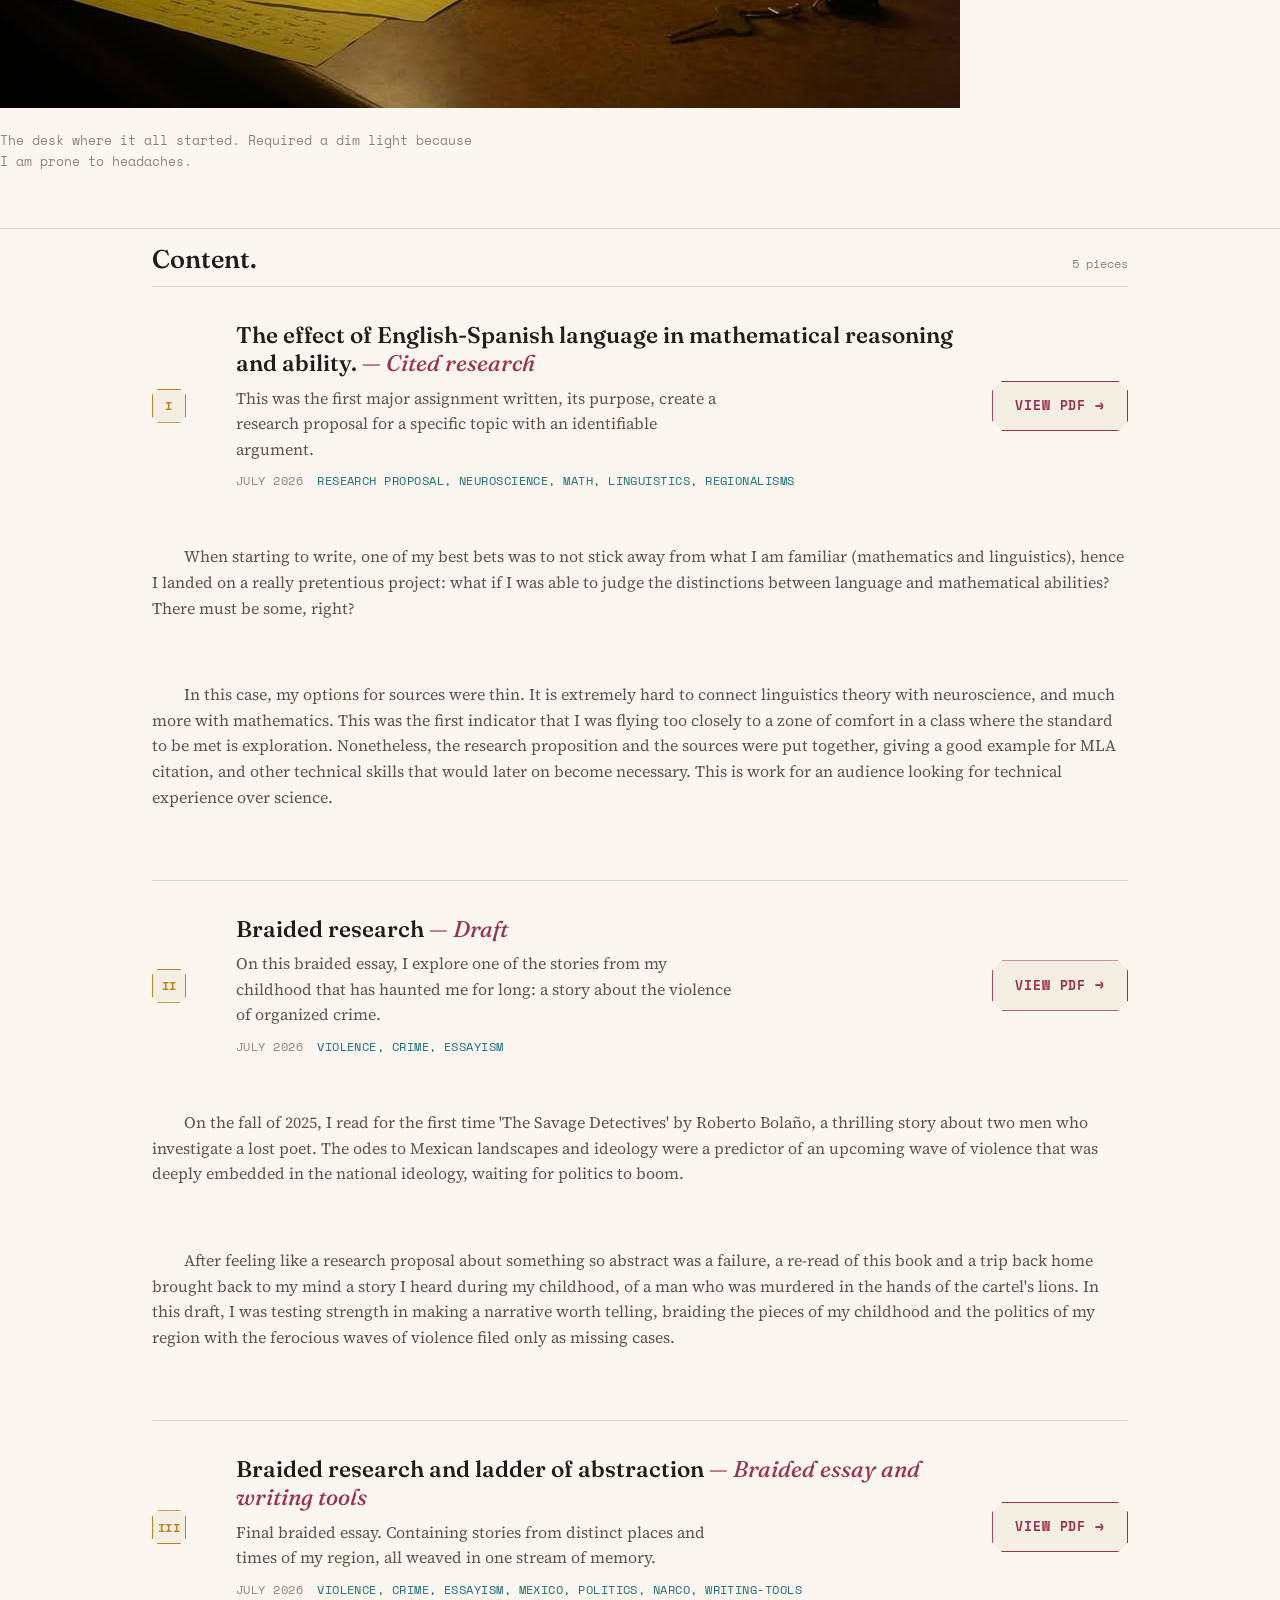
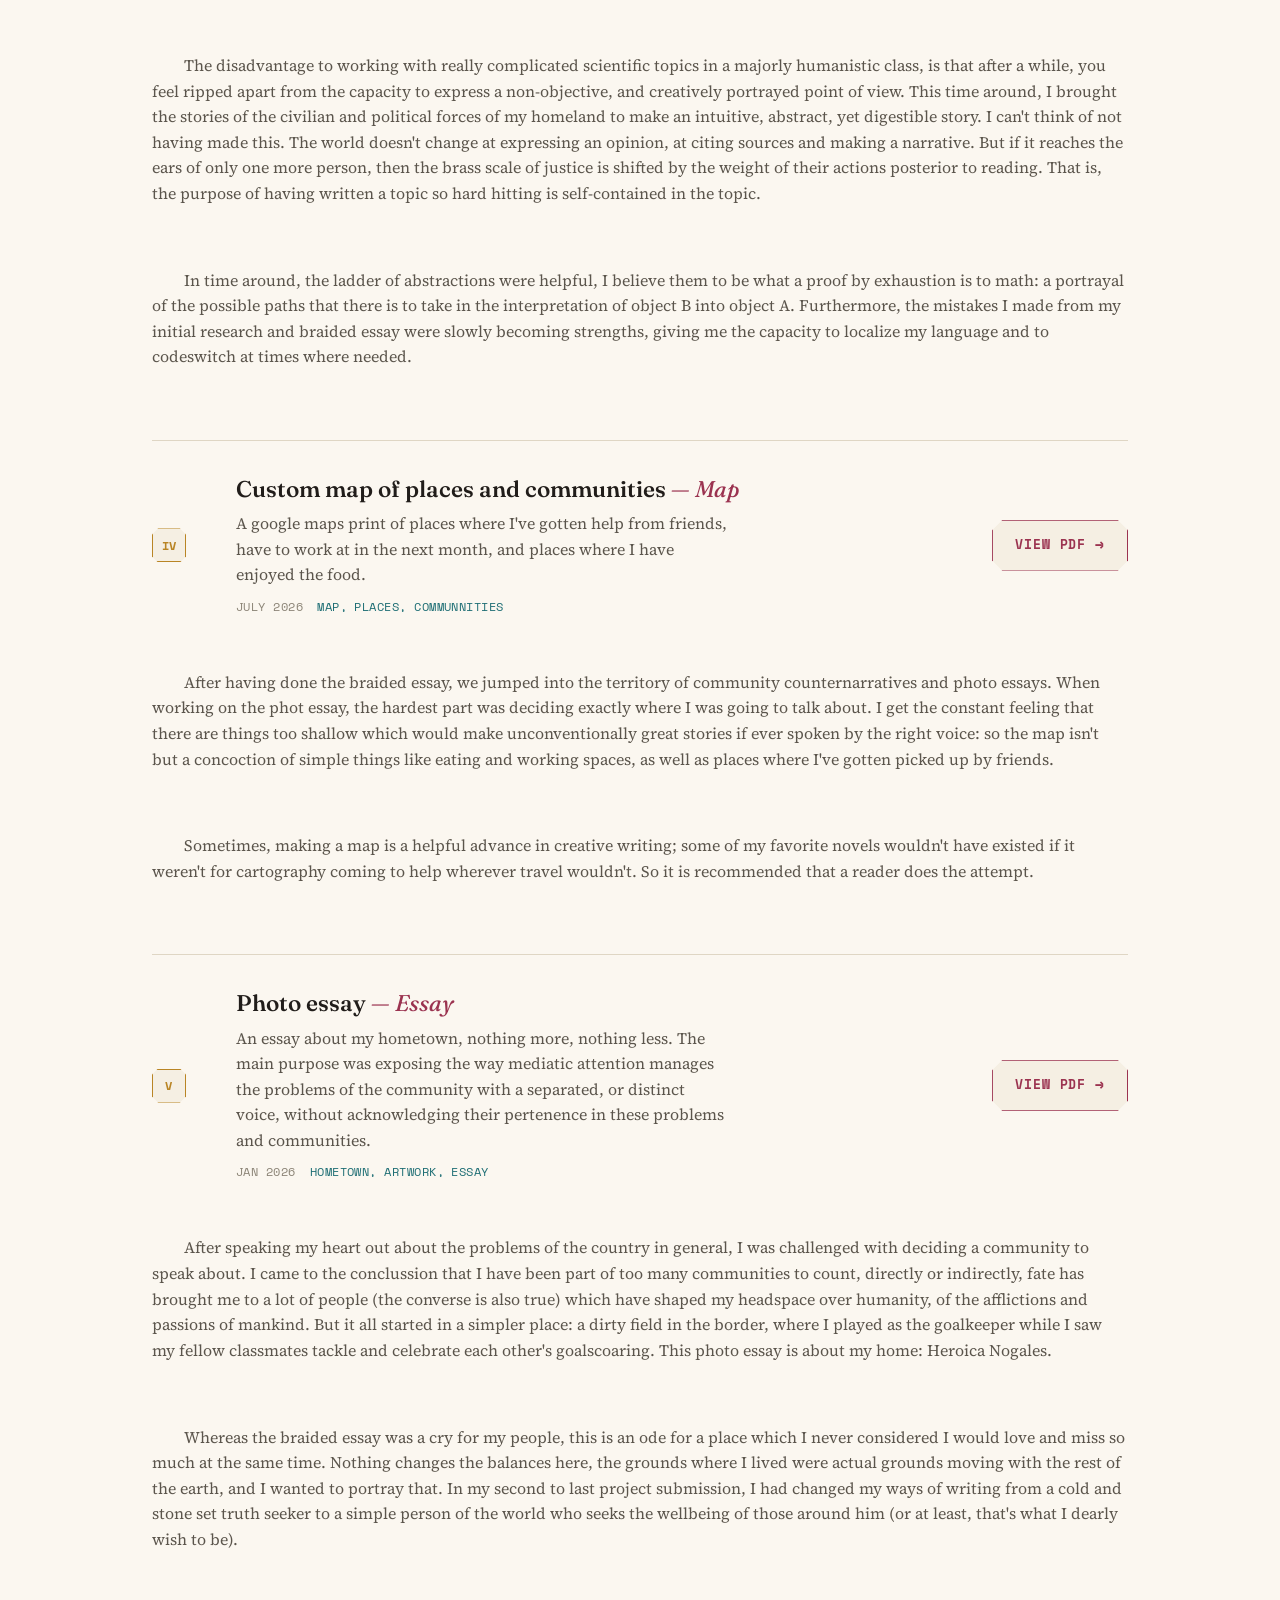
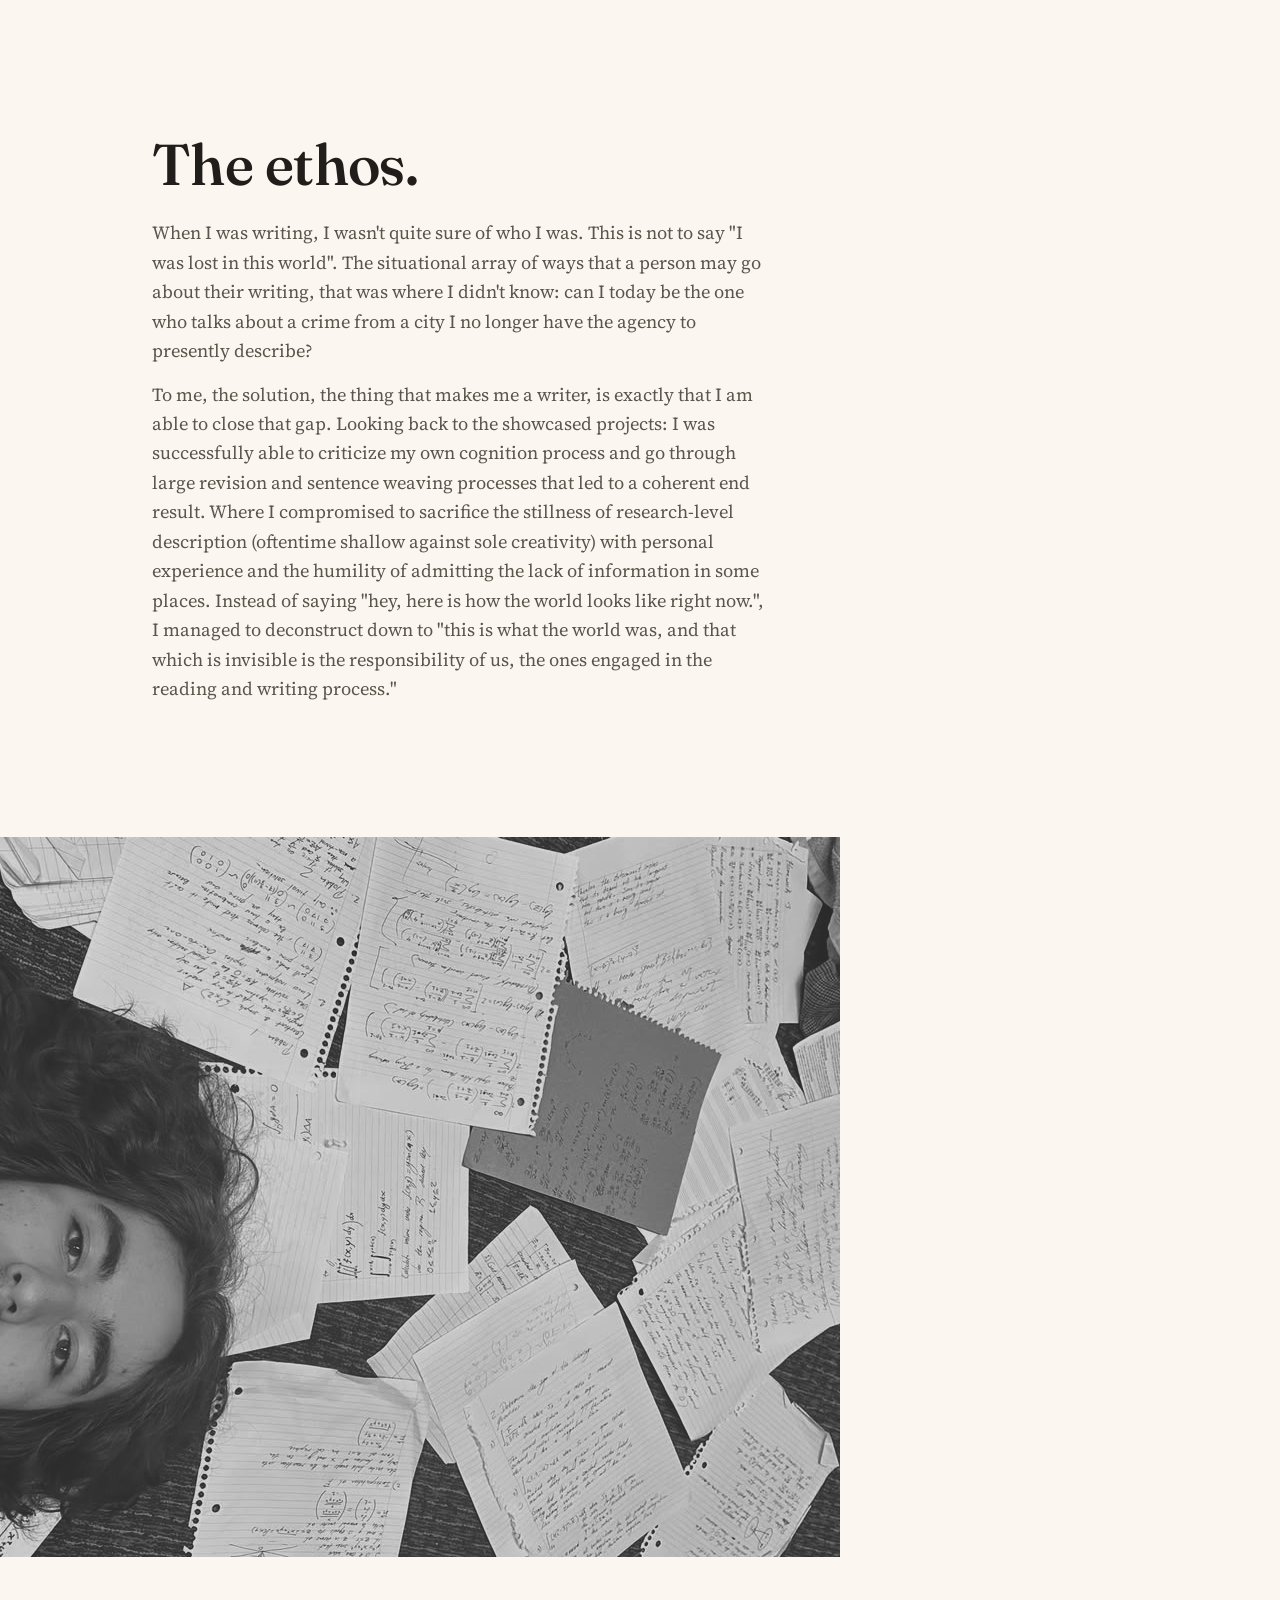
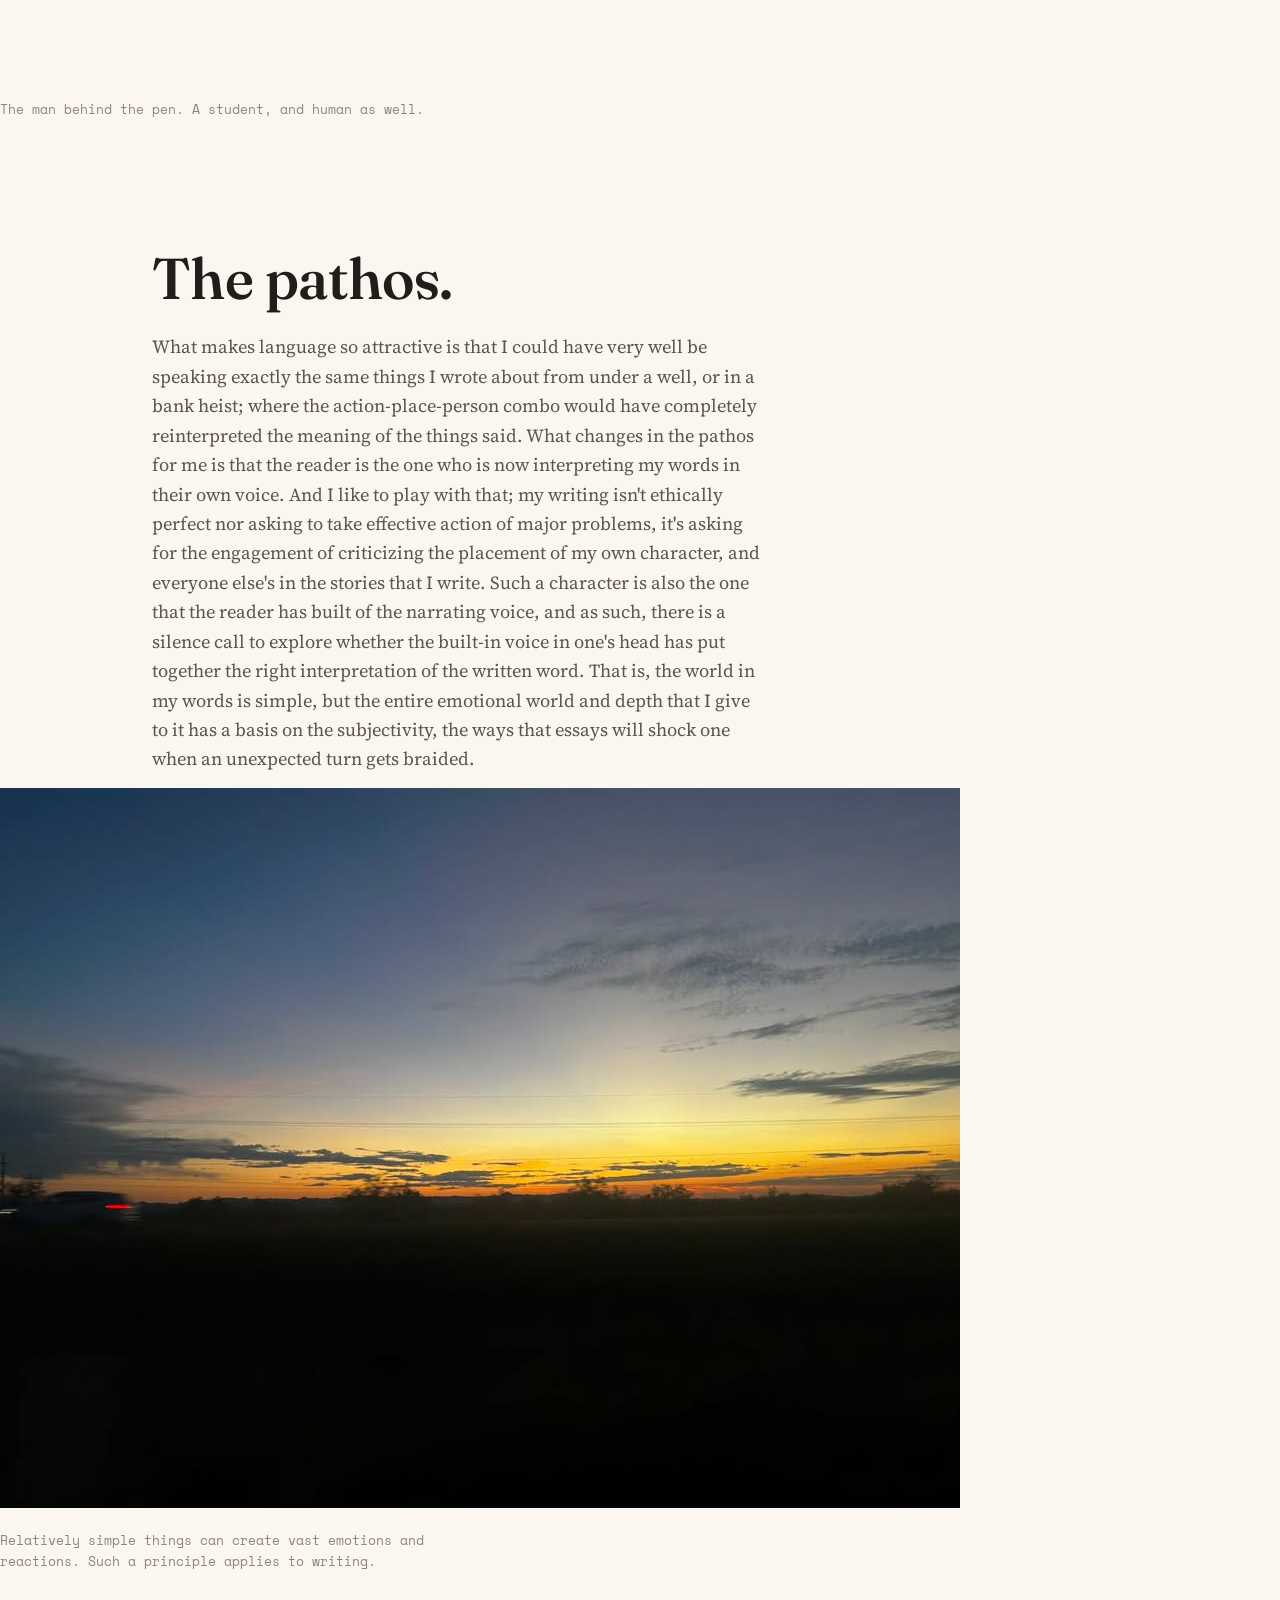
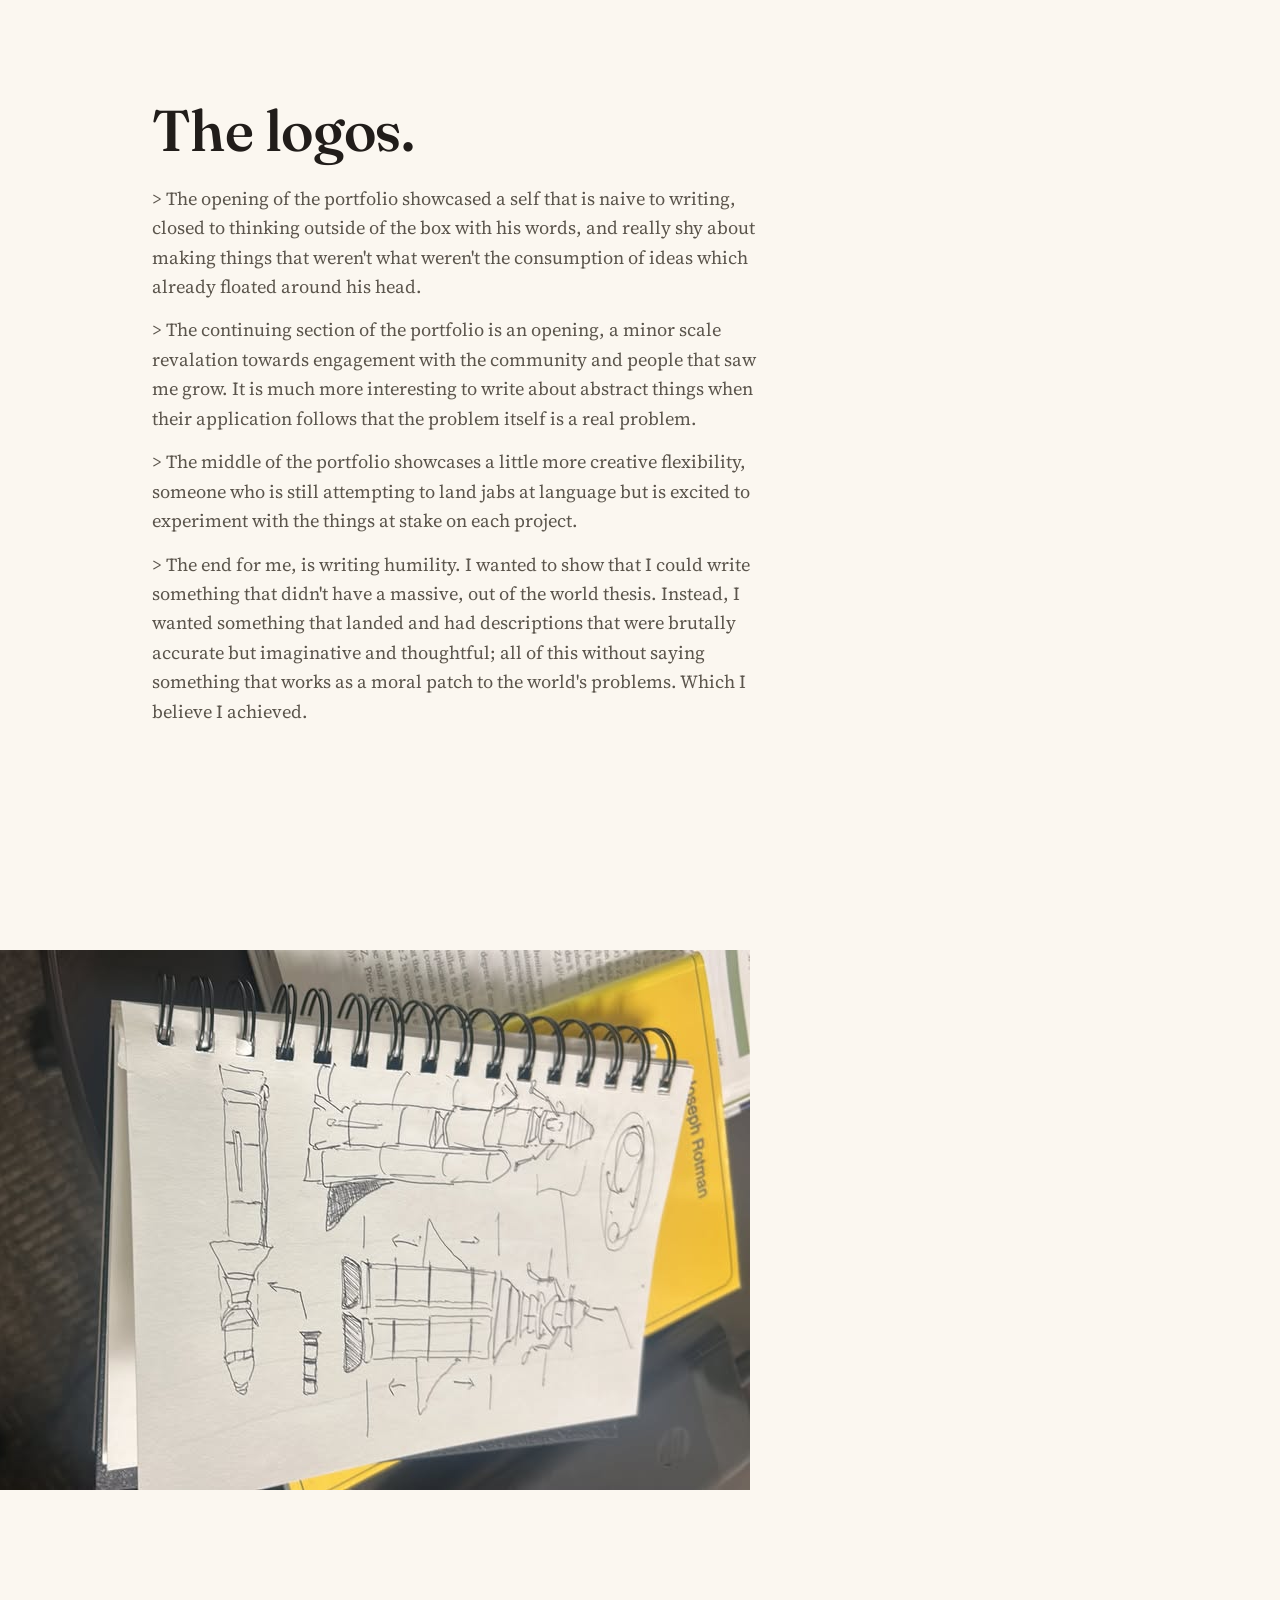
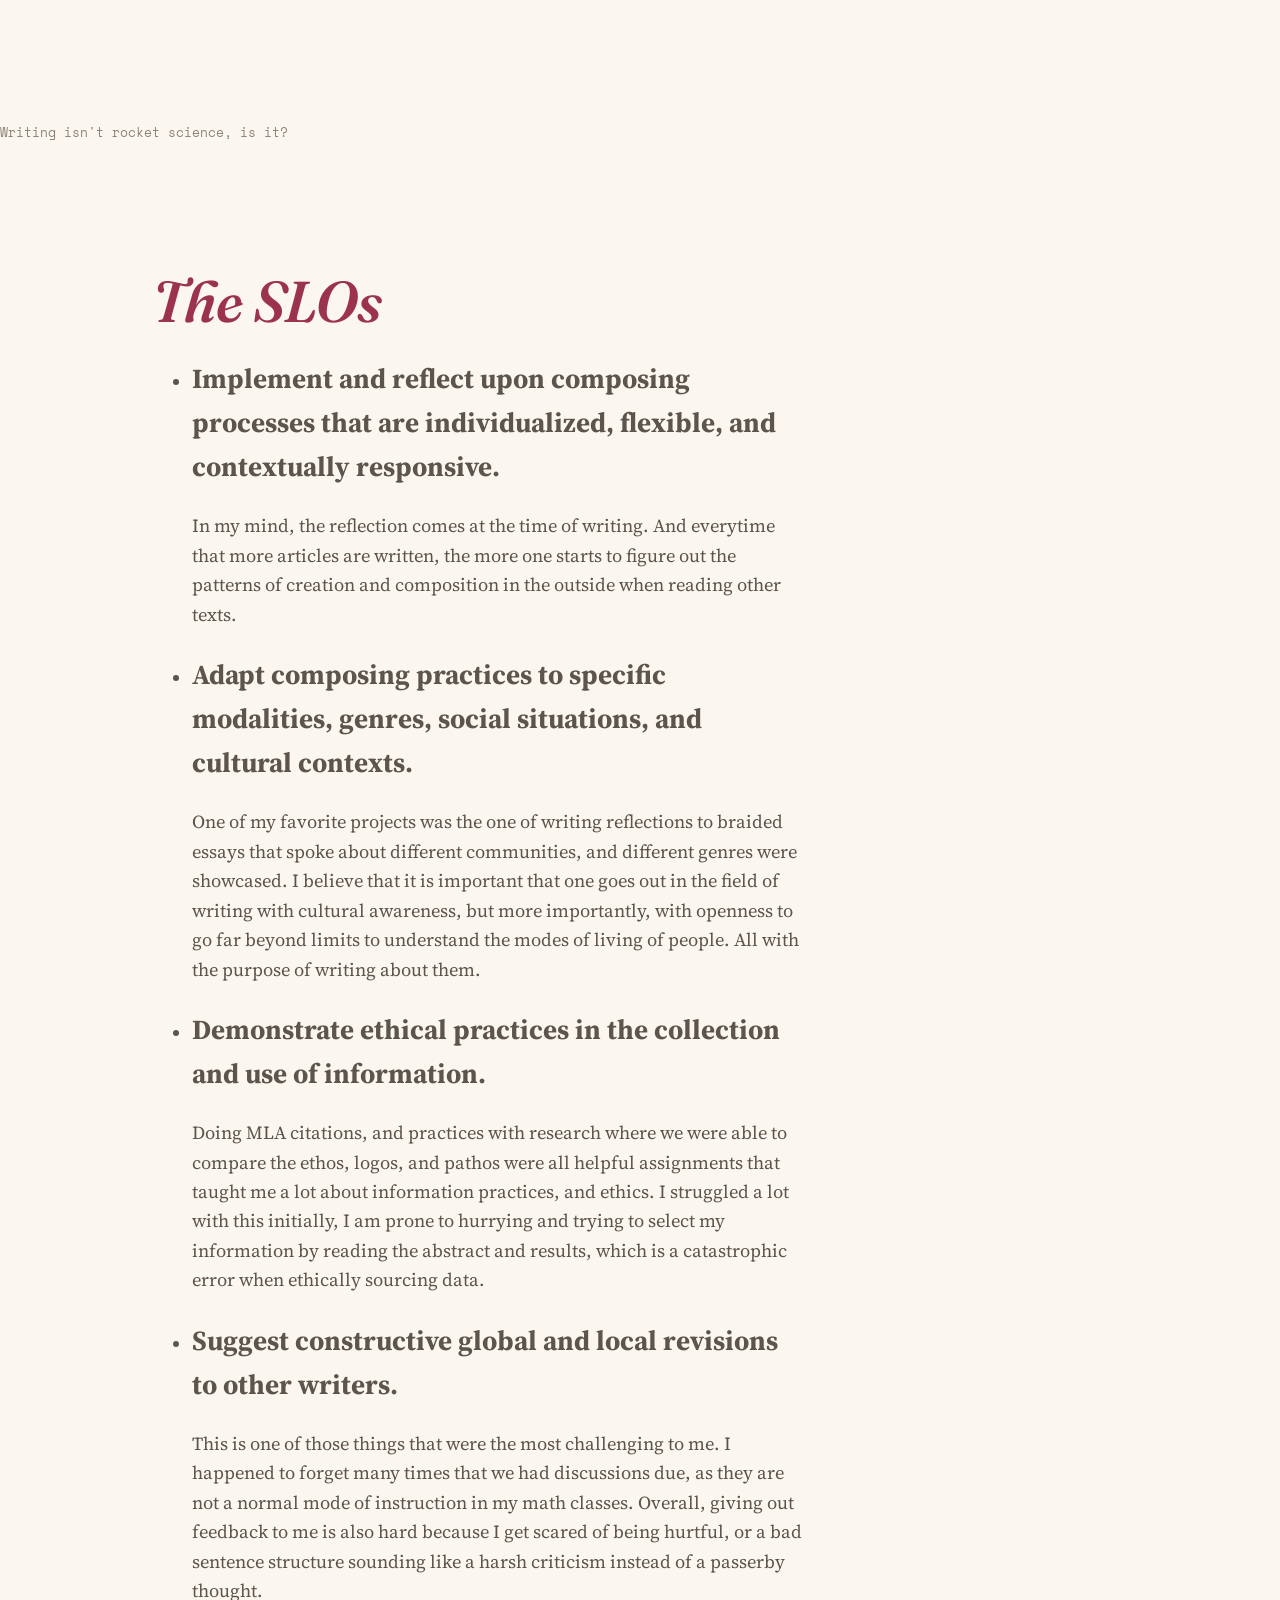
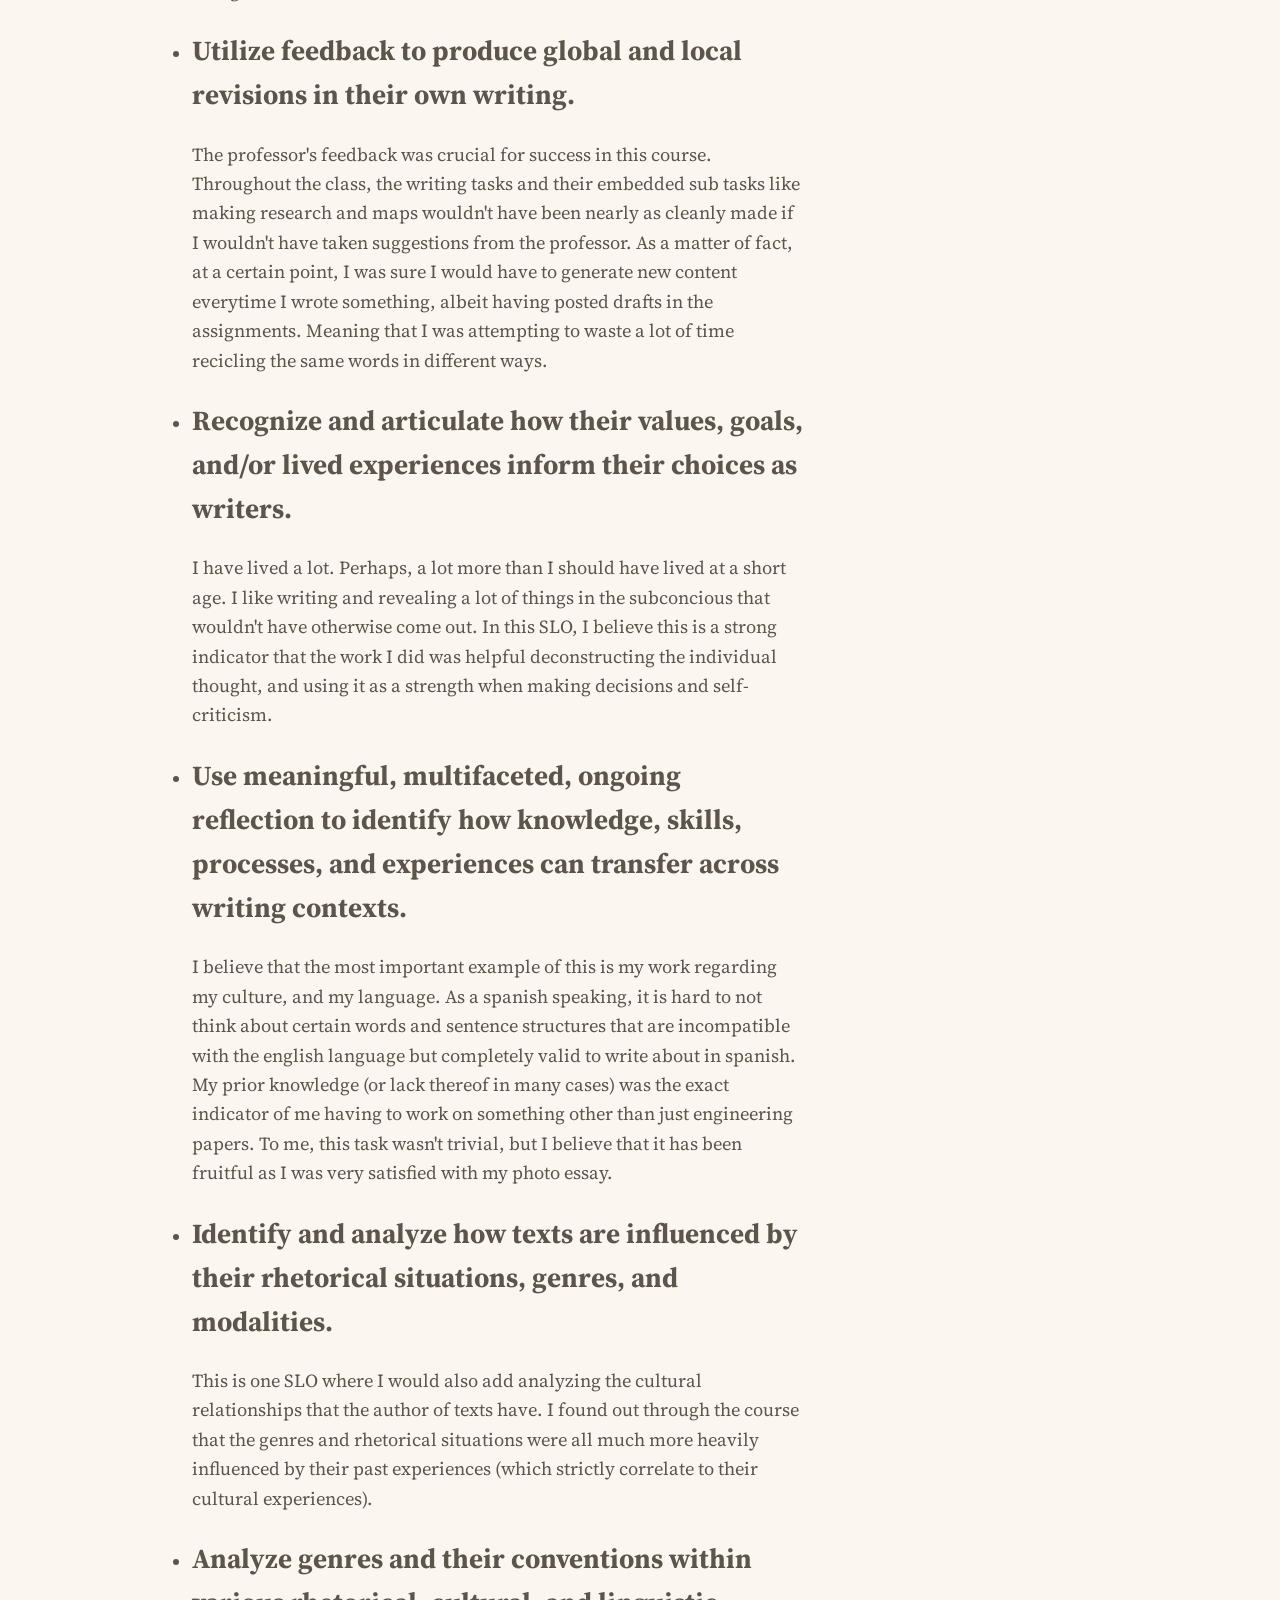
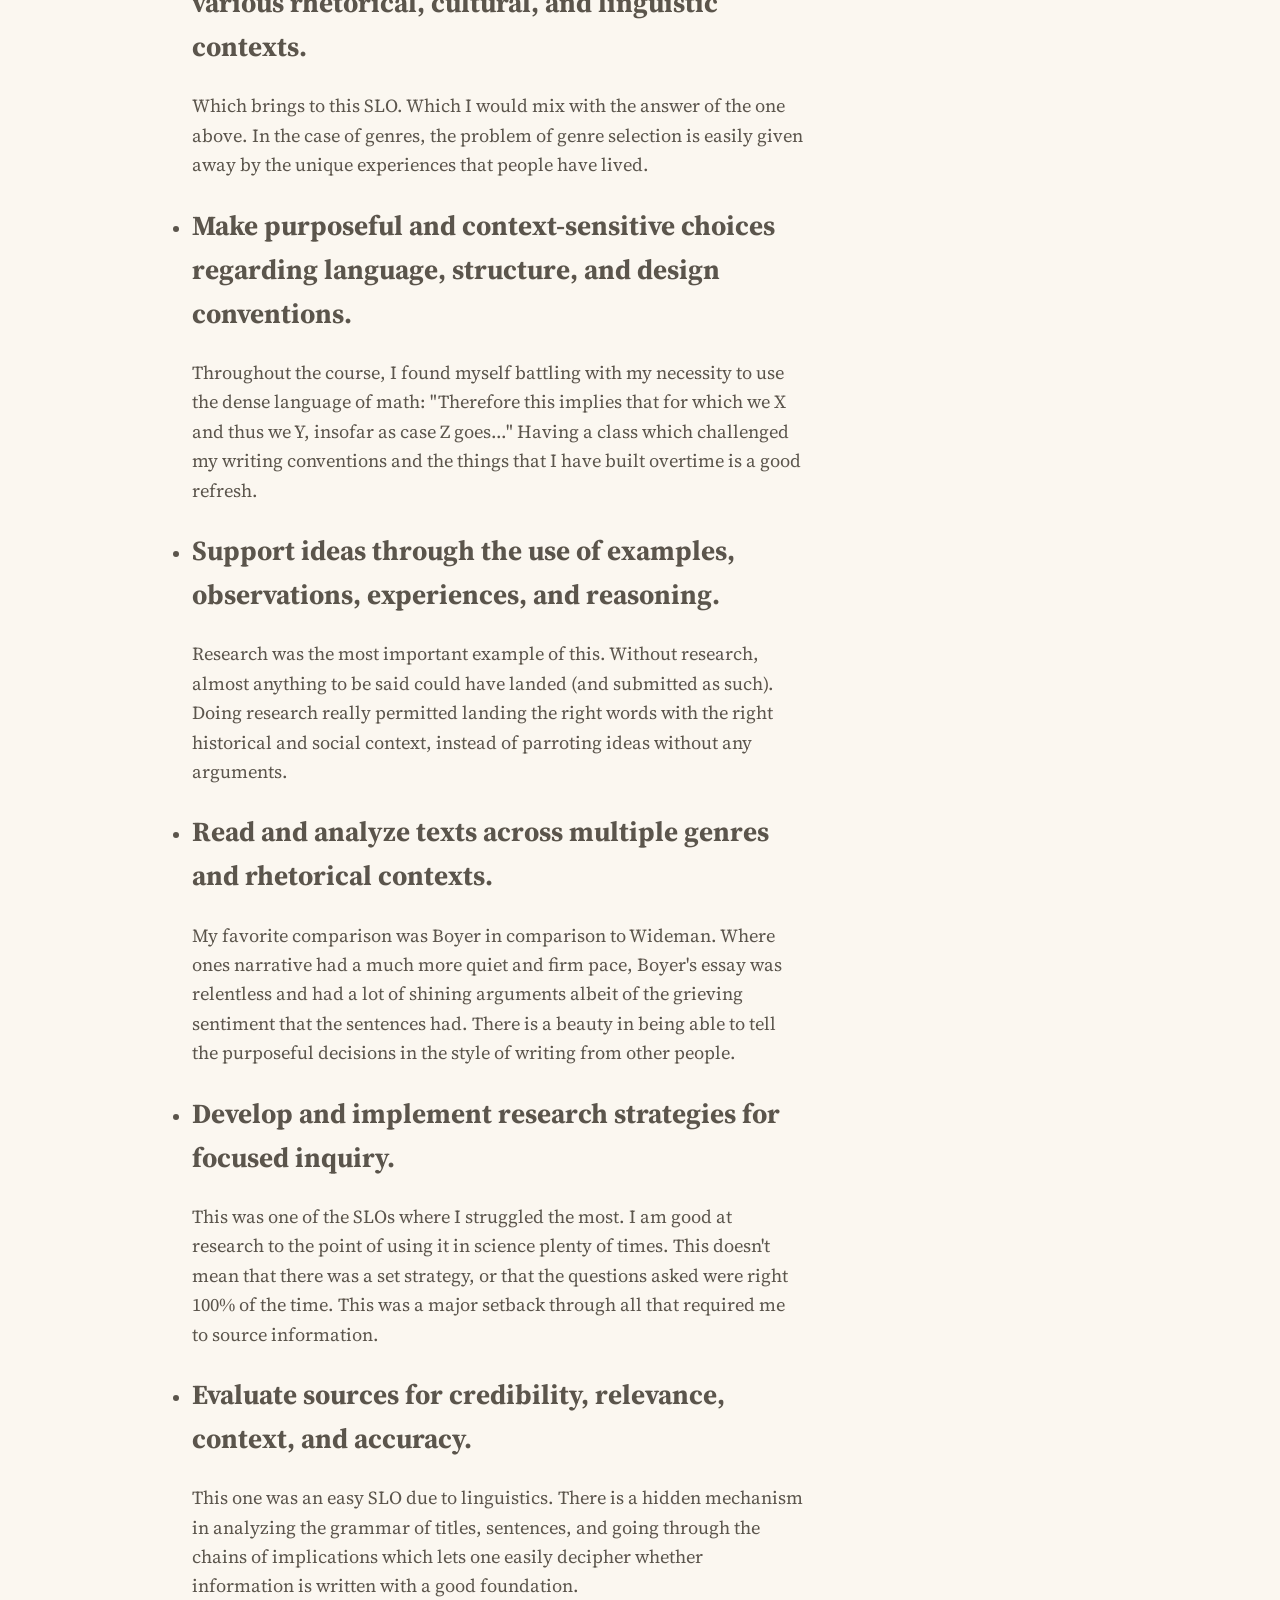
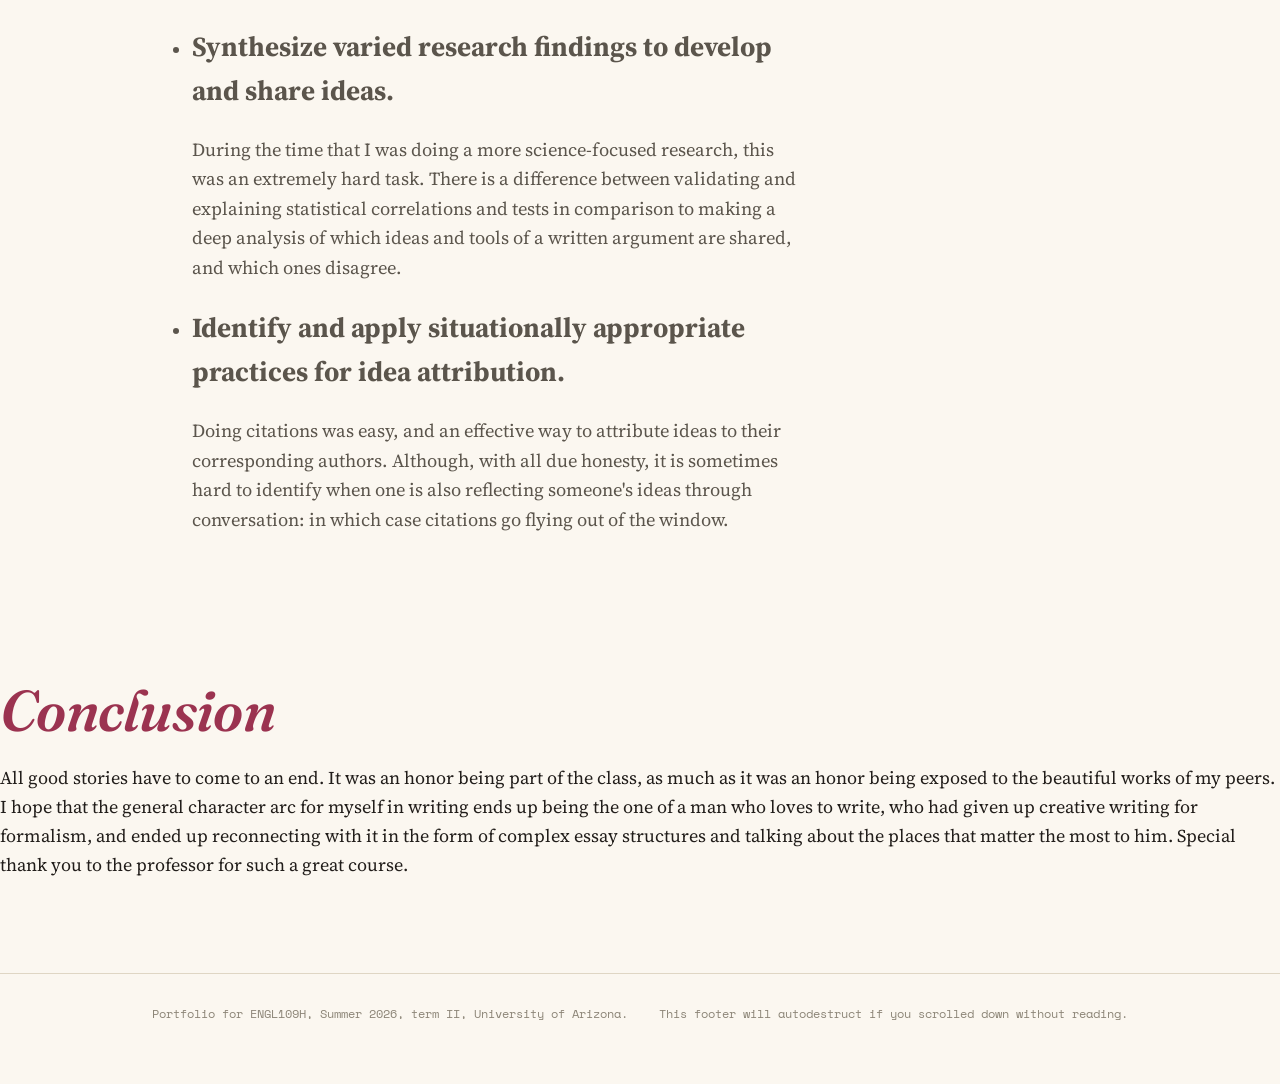
==== commit fc81c647: "final commit" ====
--- a/index.html
+++ b/index.html
@@ -16,12 +16,13 @@
   <div class="wrap">
     <a class="site-mark" href="index.html"><strong>ENGL 109H</strong> Final portfolio </a>
     <nav class="site-nav">
+      <a href="#about">About</a>
       <a href="#works">Works</a>
-      <a href="#about">About</a>
       <a href="#Ethos">Ethos</a>
+      <a href="#Pathos">Pathos</a>
       <a href="#Logos">Logos</a>
-      <a href="#Pathos">Pathos</a>
       <a href="#SLOs">SLO</a>
+      <a href="#conc">Conclusion</a>
     </nav>
   </div>
 </header>
@@ -37,7 +38,7 @@
       I originally speak Spanish, I learnt to write and read in English from watching Pokemon game tutorials when I was 6 or 7 years old. Coming into this class, I was more sure I knew about the names of videogame fantastic creatures than the one I would write on the title of each project. Follow my story around ENGL109H.
     </p>
     <p class="lede">
-      To accompany this portfolio, I decided to add the album that has carried me along all the assignments. <a href="https://open.spotify.com/album/3nD9Oab8M4sCLNmqmwSOdA?si=G_bd0ZDOS9WsBj5sQAc7gw">Darondo's "Let my people go"</a>.
+      To accompany this portfolio, I decided to add the album that has carried me along all the assignments. <a href="https://open.spotify.com/album/3nD9Oab8M4sCLNmqmwSOdA?si=G_bd0ZDOS9WsBj5sQAc7gw">Darondo's "Let my people go"</a>. The order of the works is chronological, and meant to showcase the strenght and weakness changes in my writing throughout the semester, with captions explaining how they correlate to the general arc of learning, and each other.
     </p>
   </div>
 <img src="desk.jpg" style="max-width: 80%; height: auto;"> <p class="discipline-note">The desk where it all started. Required a dim light because I am prone to headaches.</p>
@@ -139,6 +140,13 @@
 
 </section>
 
+<section class="hero" id="conc">
+<h1><em> Conclusion</em></h1>
+<p>
+  All good stories have to come to an end. It was an honor being part of the class, as much as it was an honor being exposed to the beautiful works of my peers. I hope that the general character arc for myself in writing ends up being the one of a man who loves to write, who had given up creative writing for formalism, and ended up reconnecting with it in the form of complex essay structures and talking about the places that matter the most to him. Special thank you to the professor for such a great course.
+</p>
+</section>
+
 <footer class="site-footer">
   <div class="wrap">
     <p>Portfolio for ENGL109H, Summer 2026, term II, University of Arizona.</p>
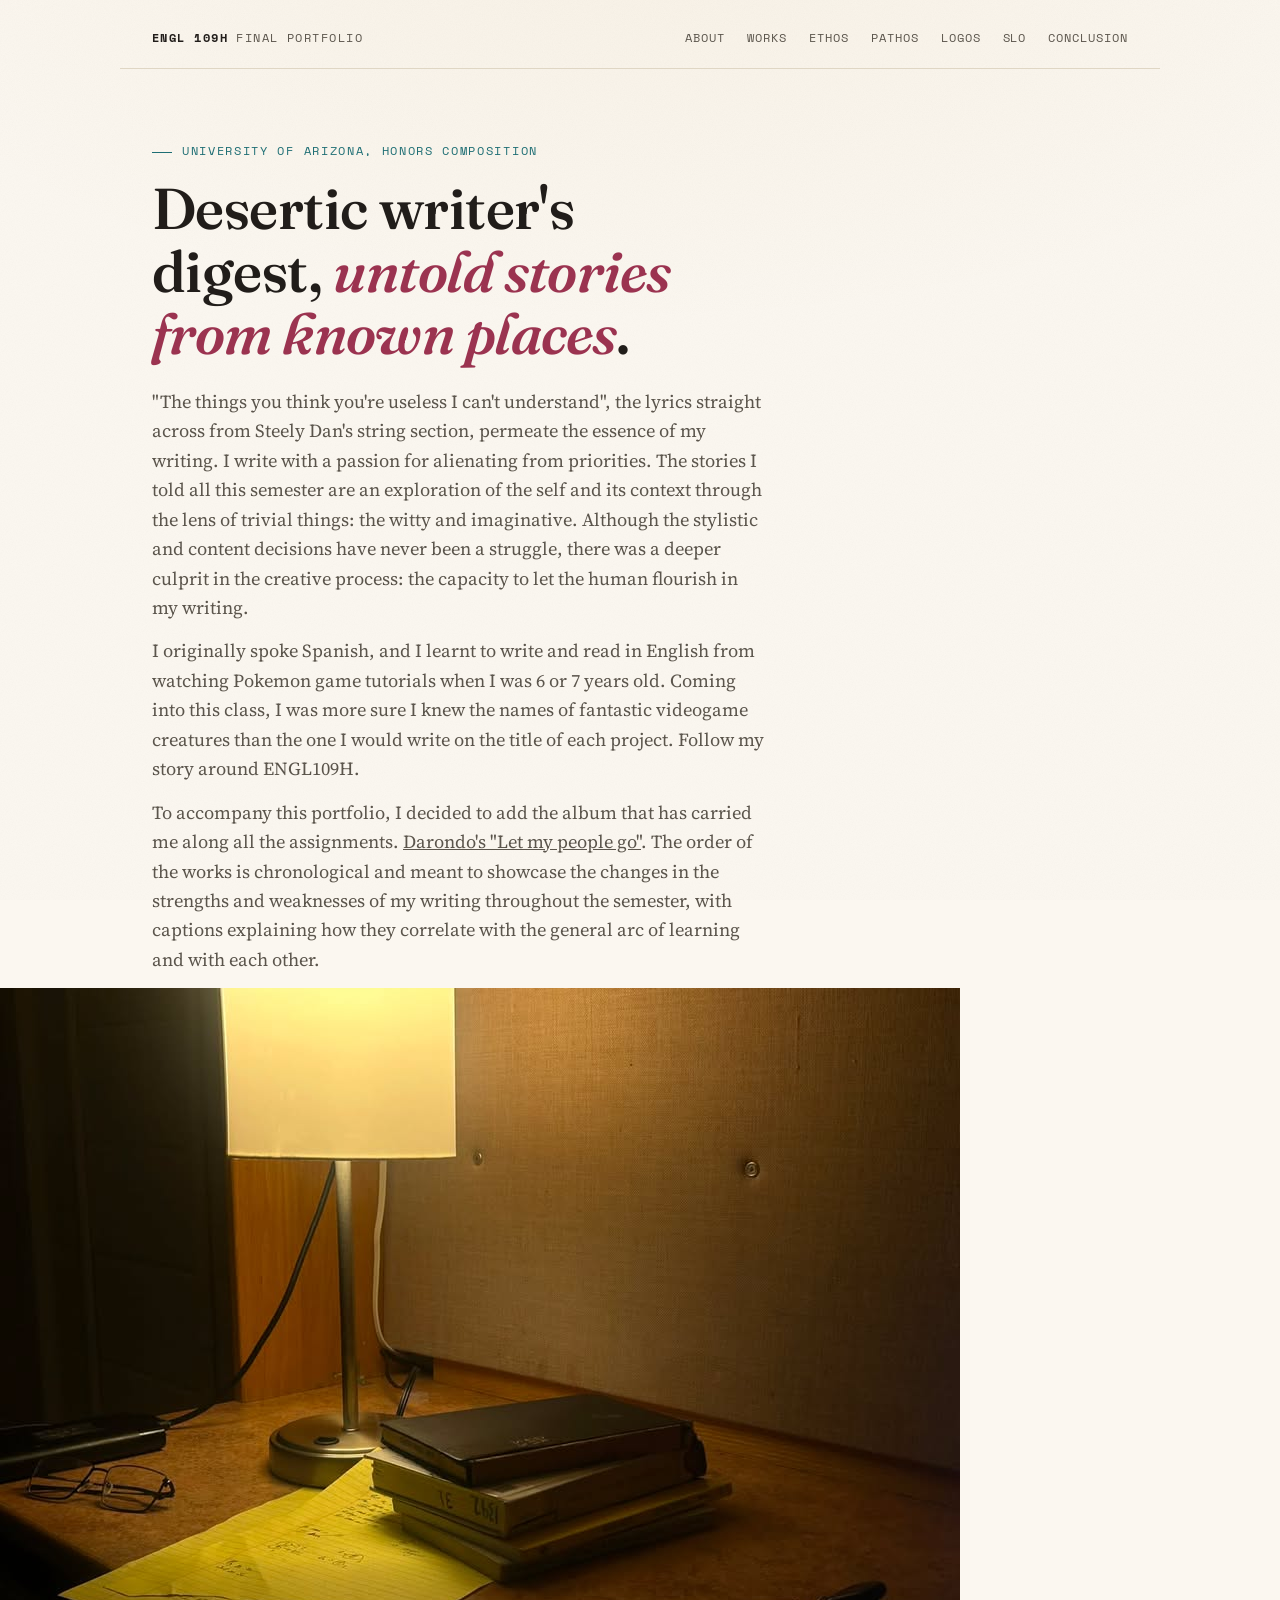
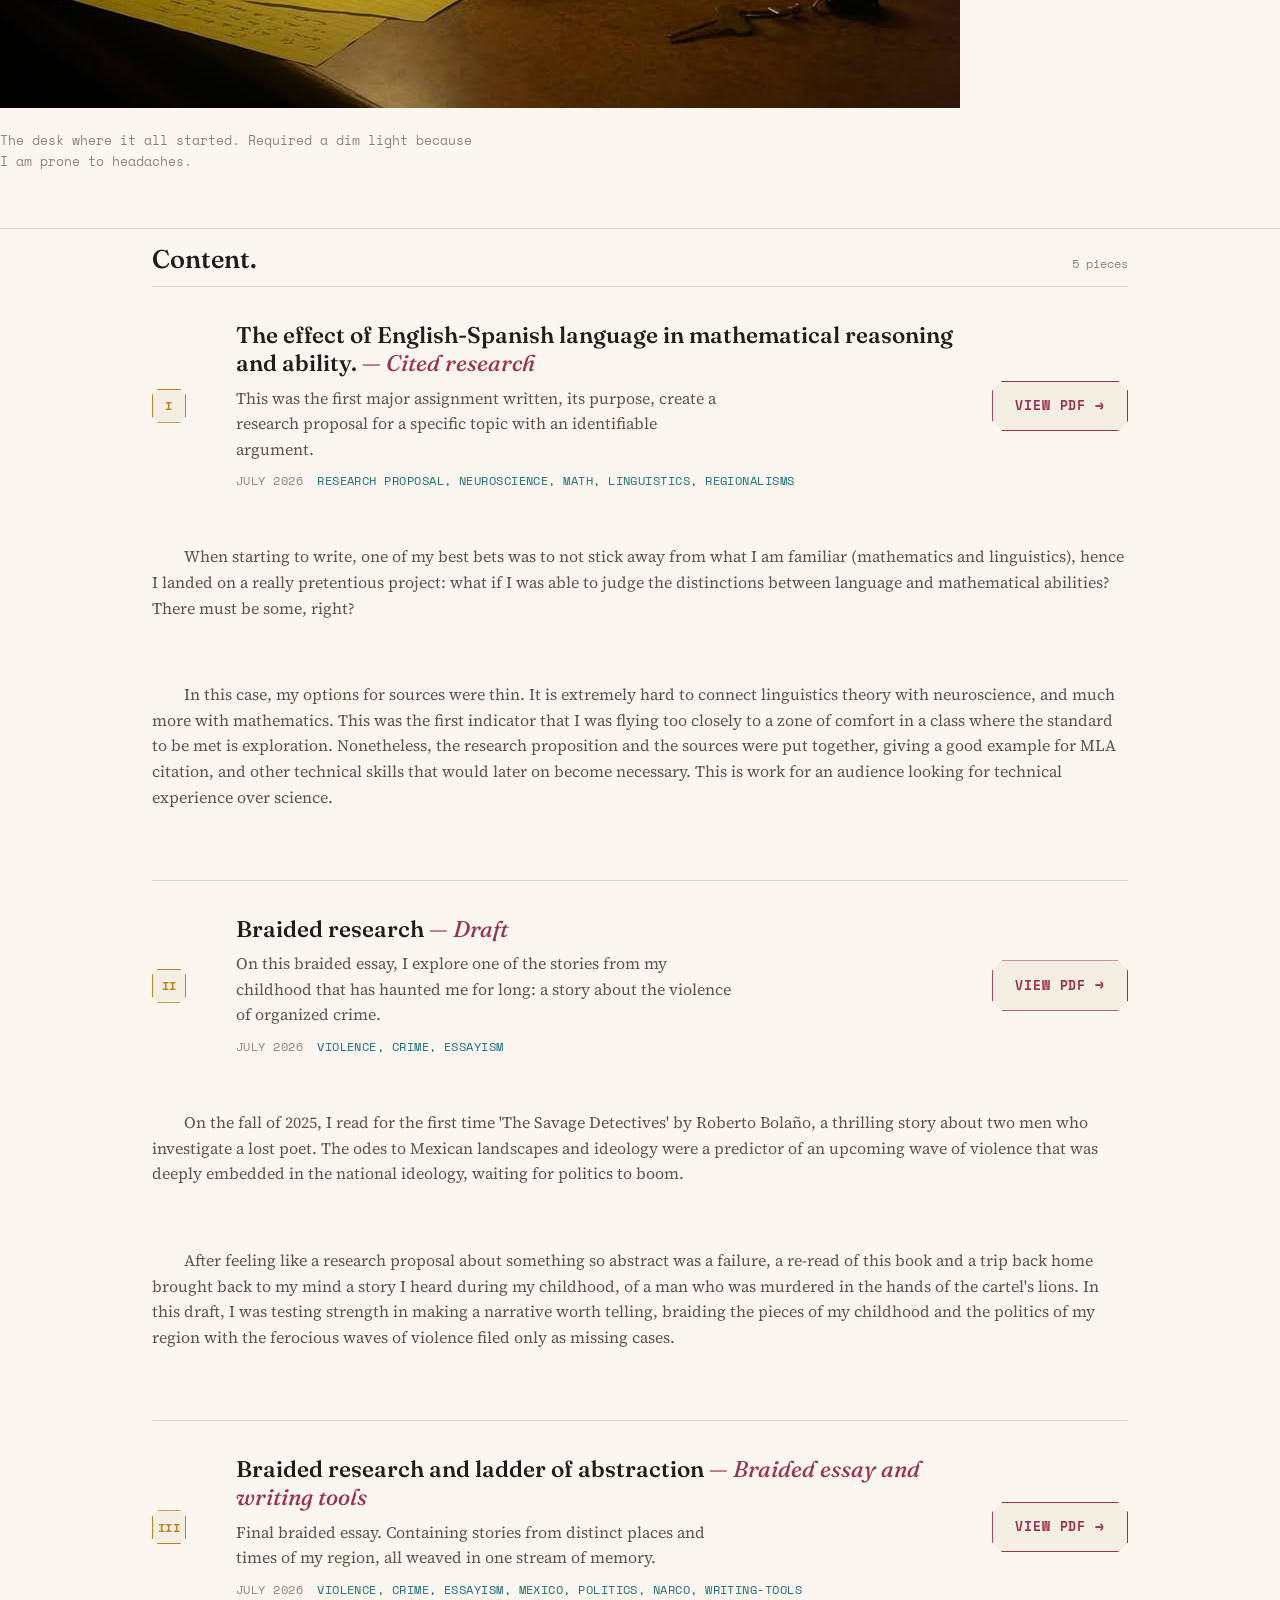
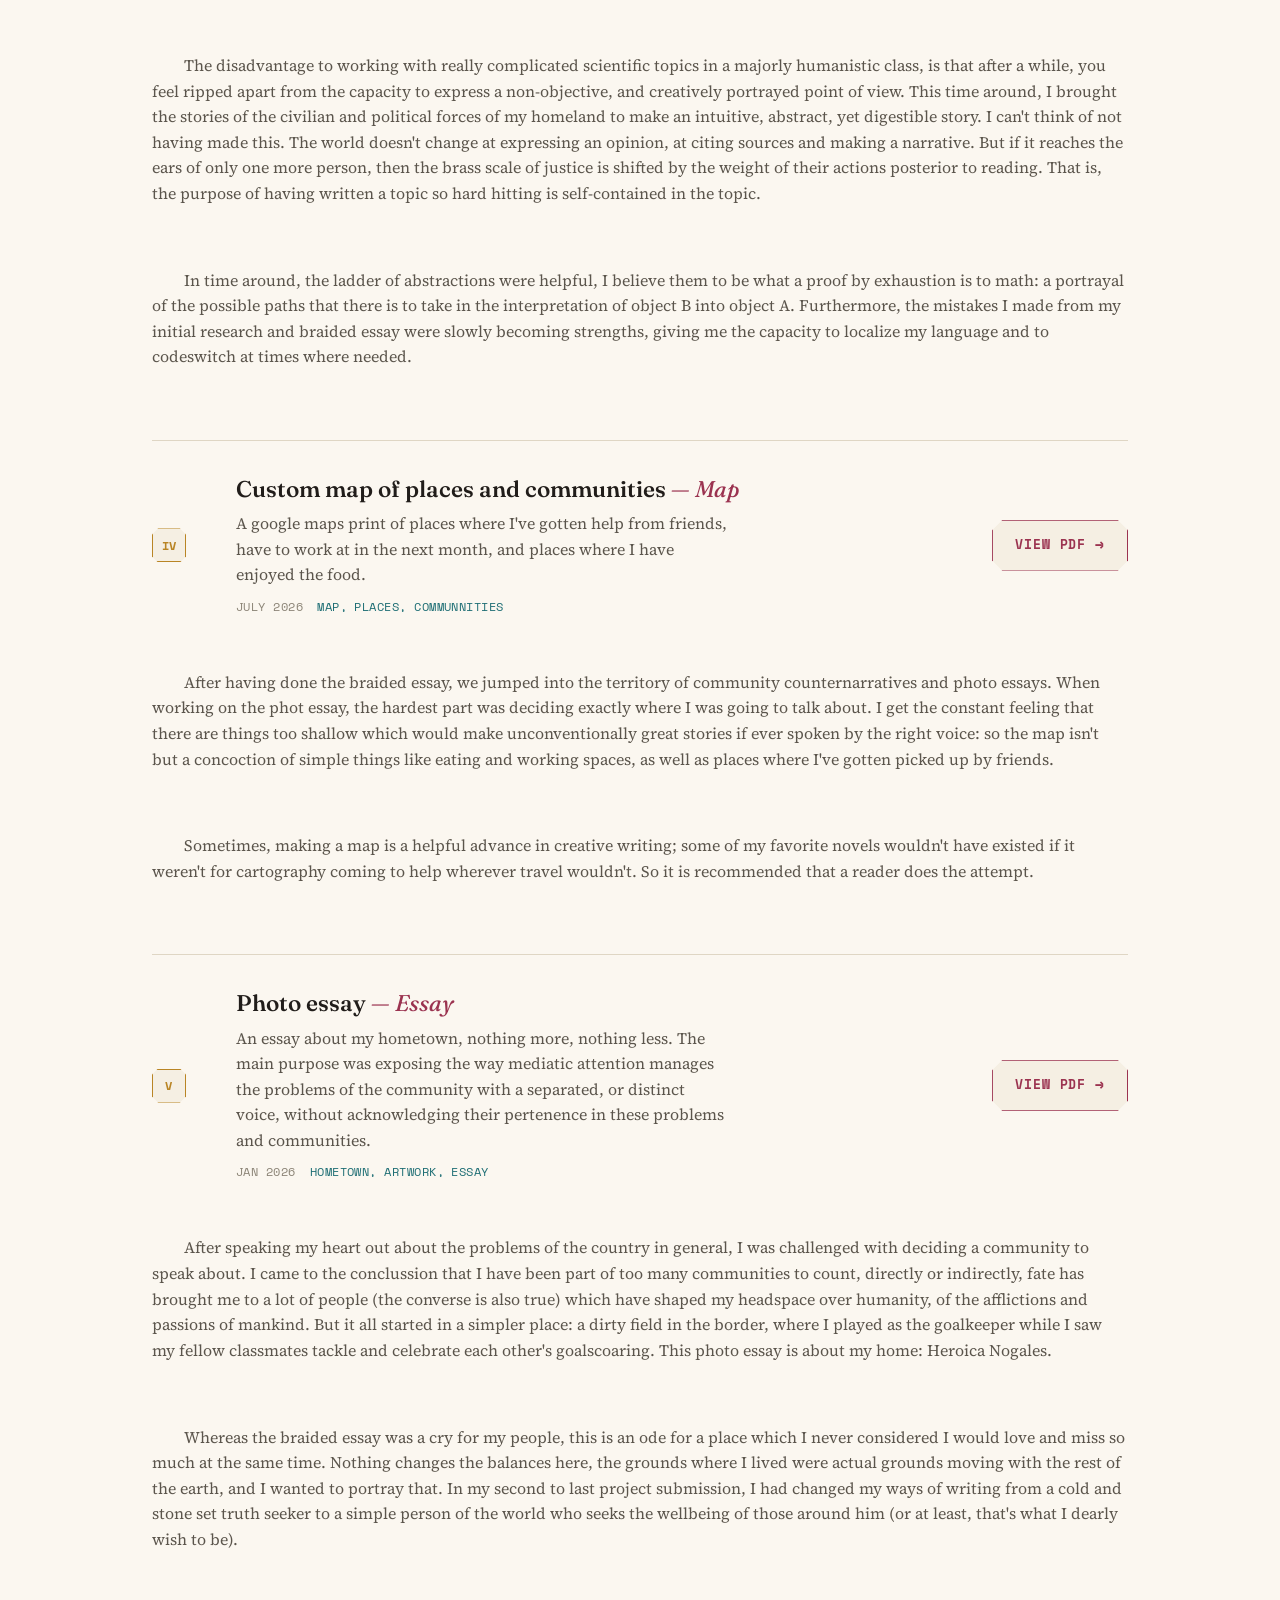
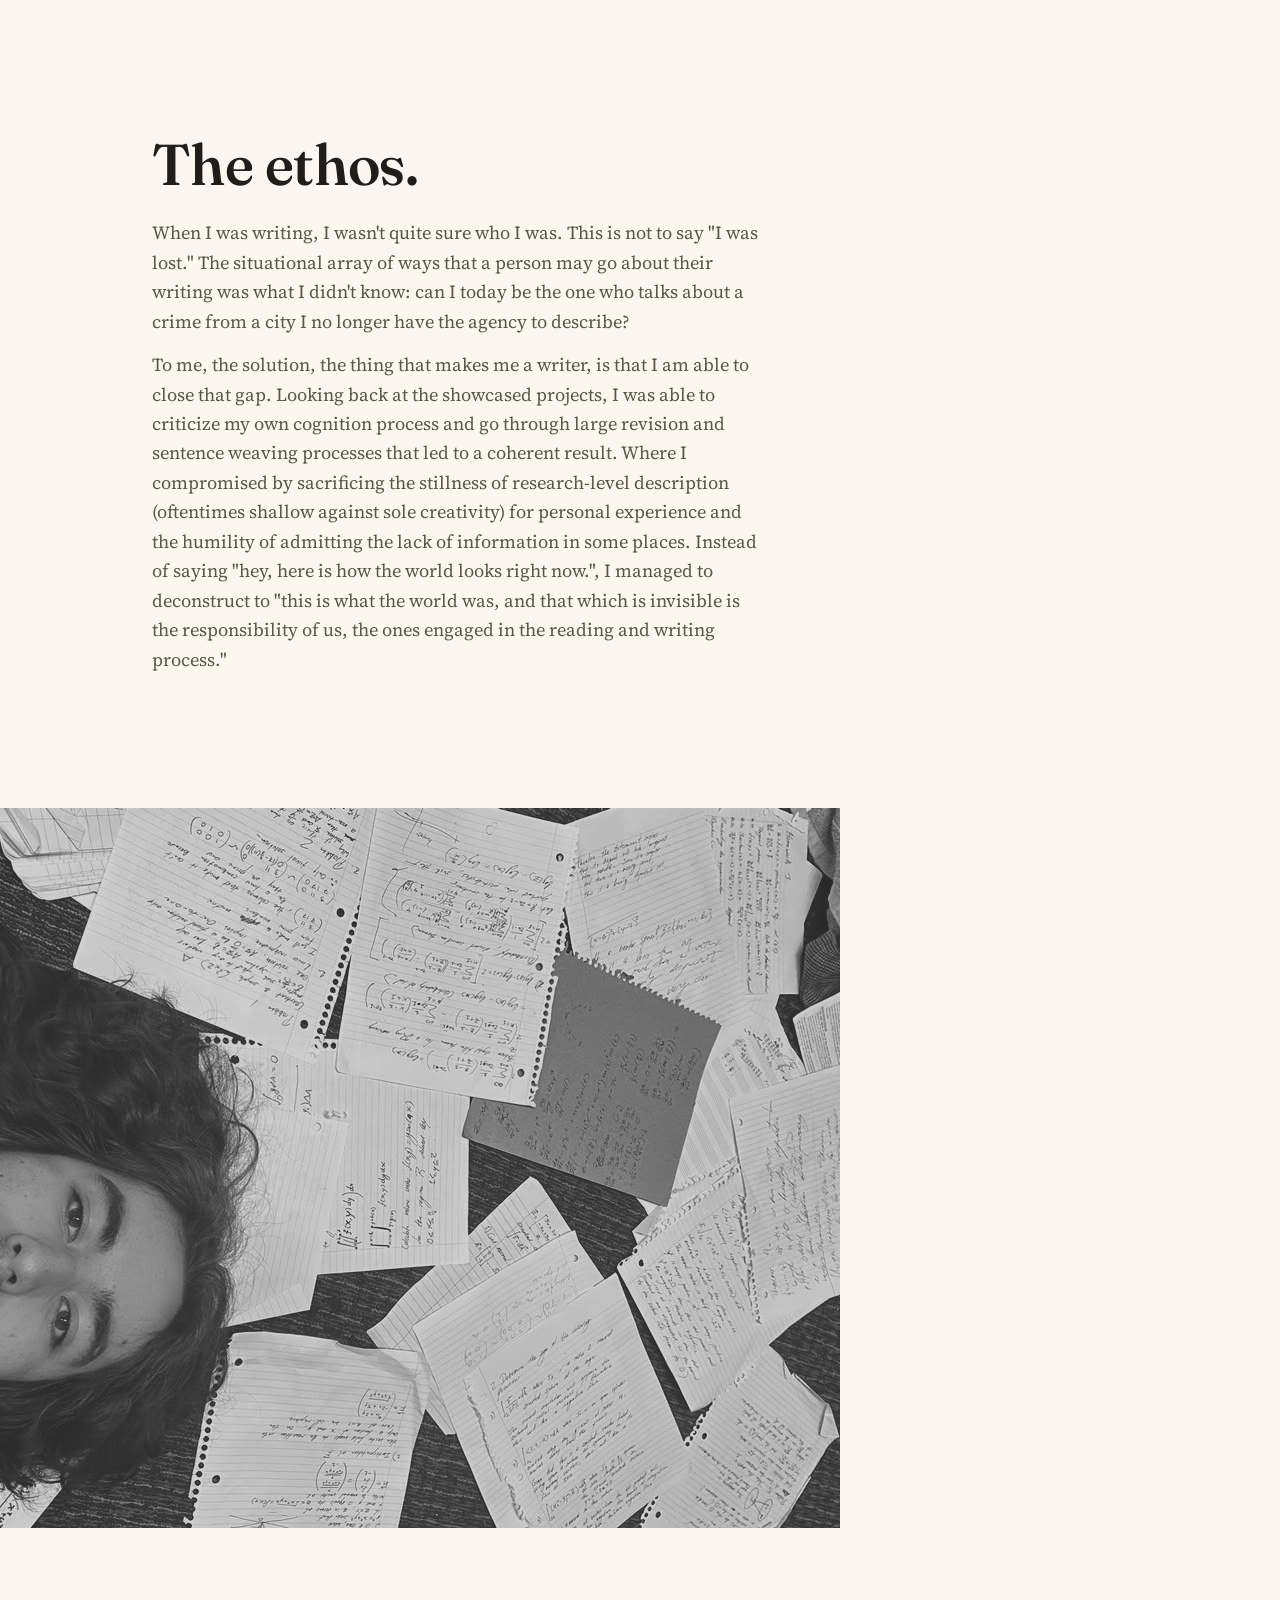
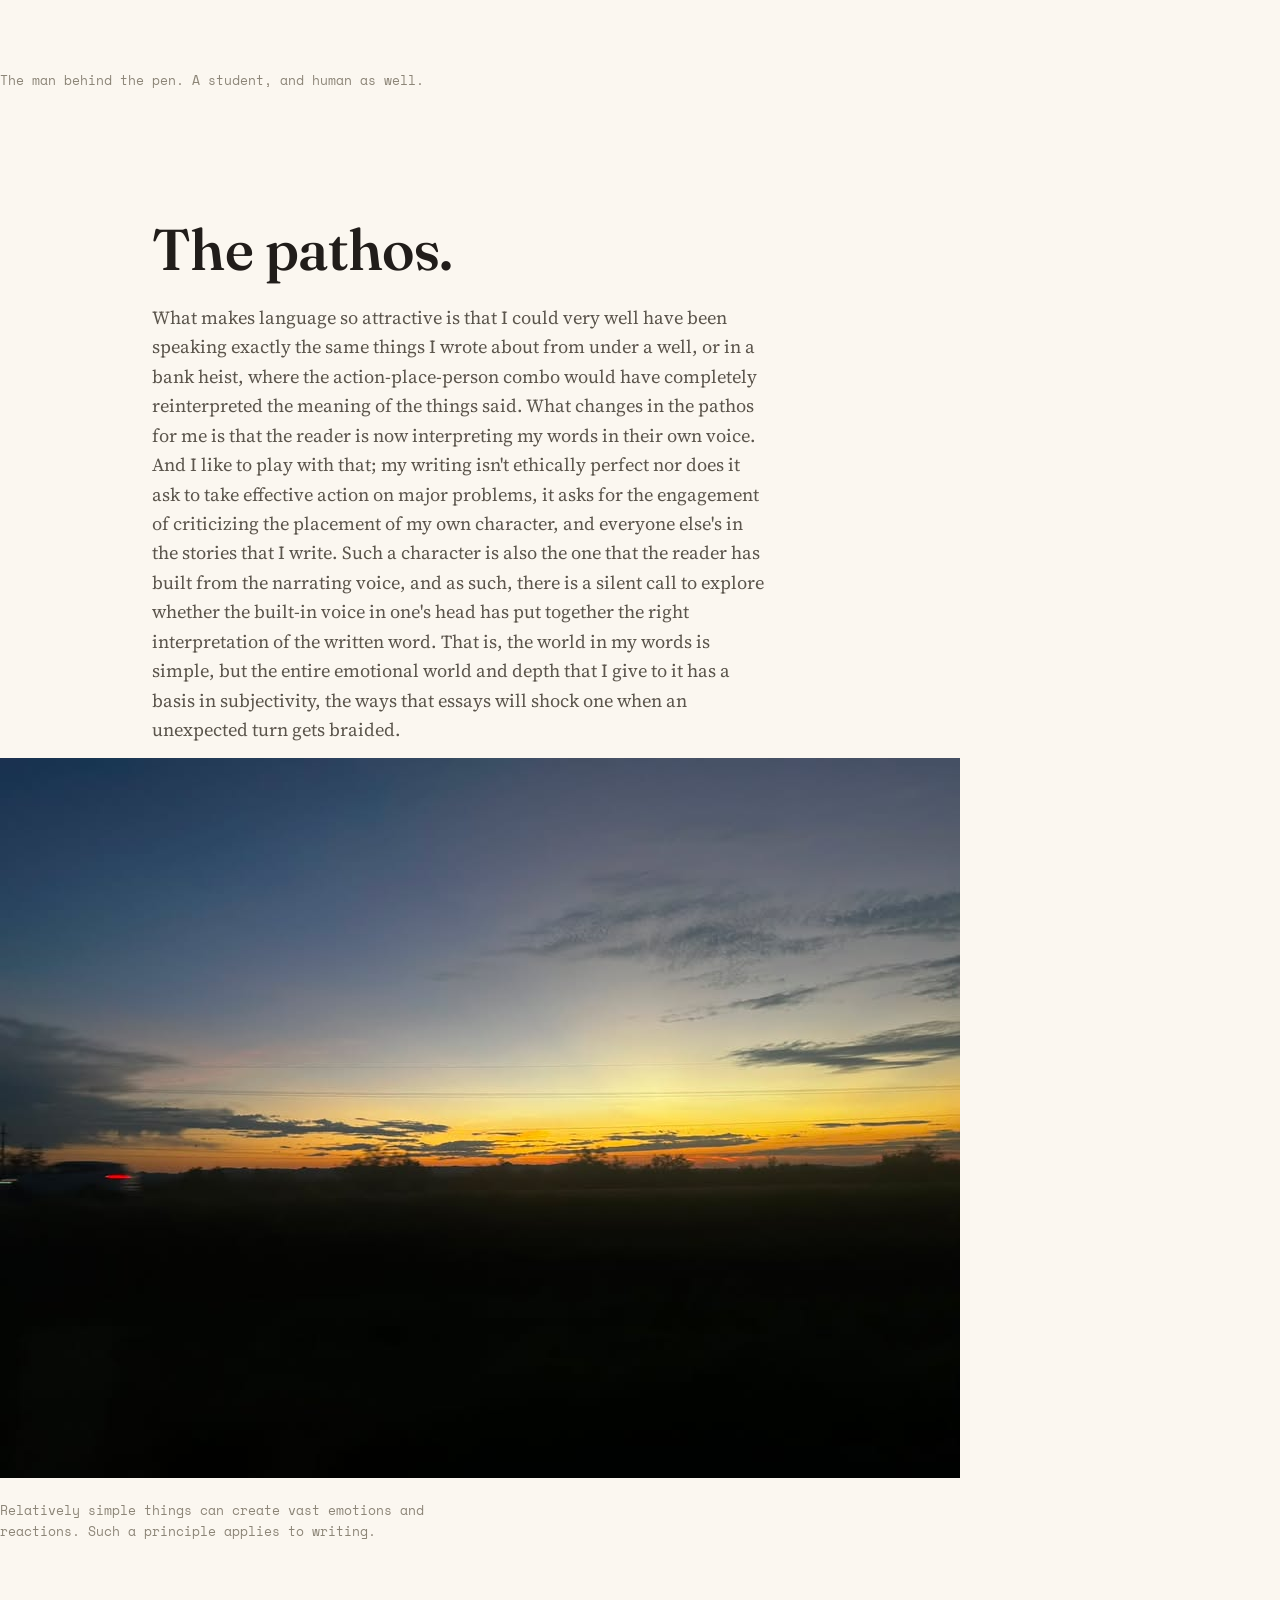
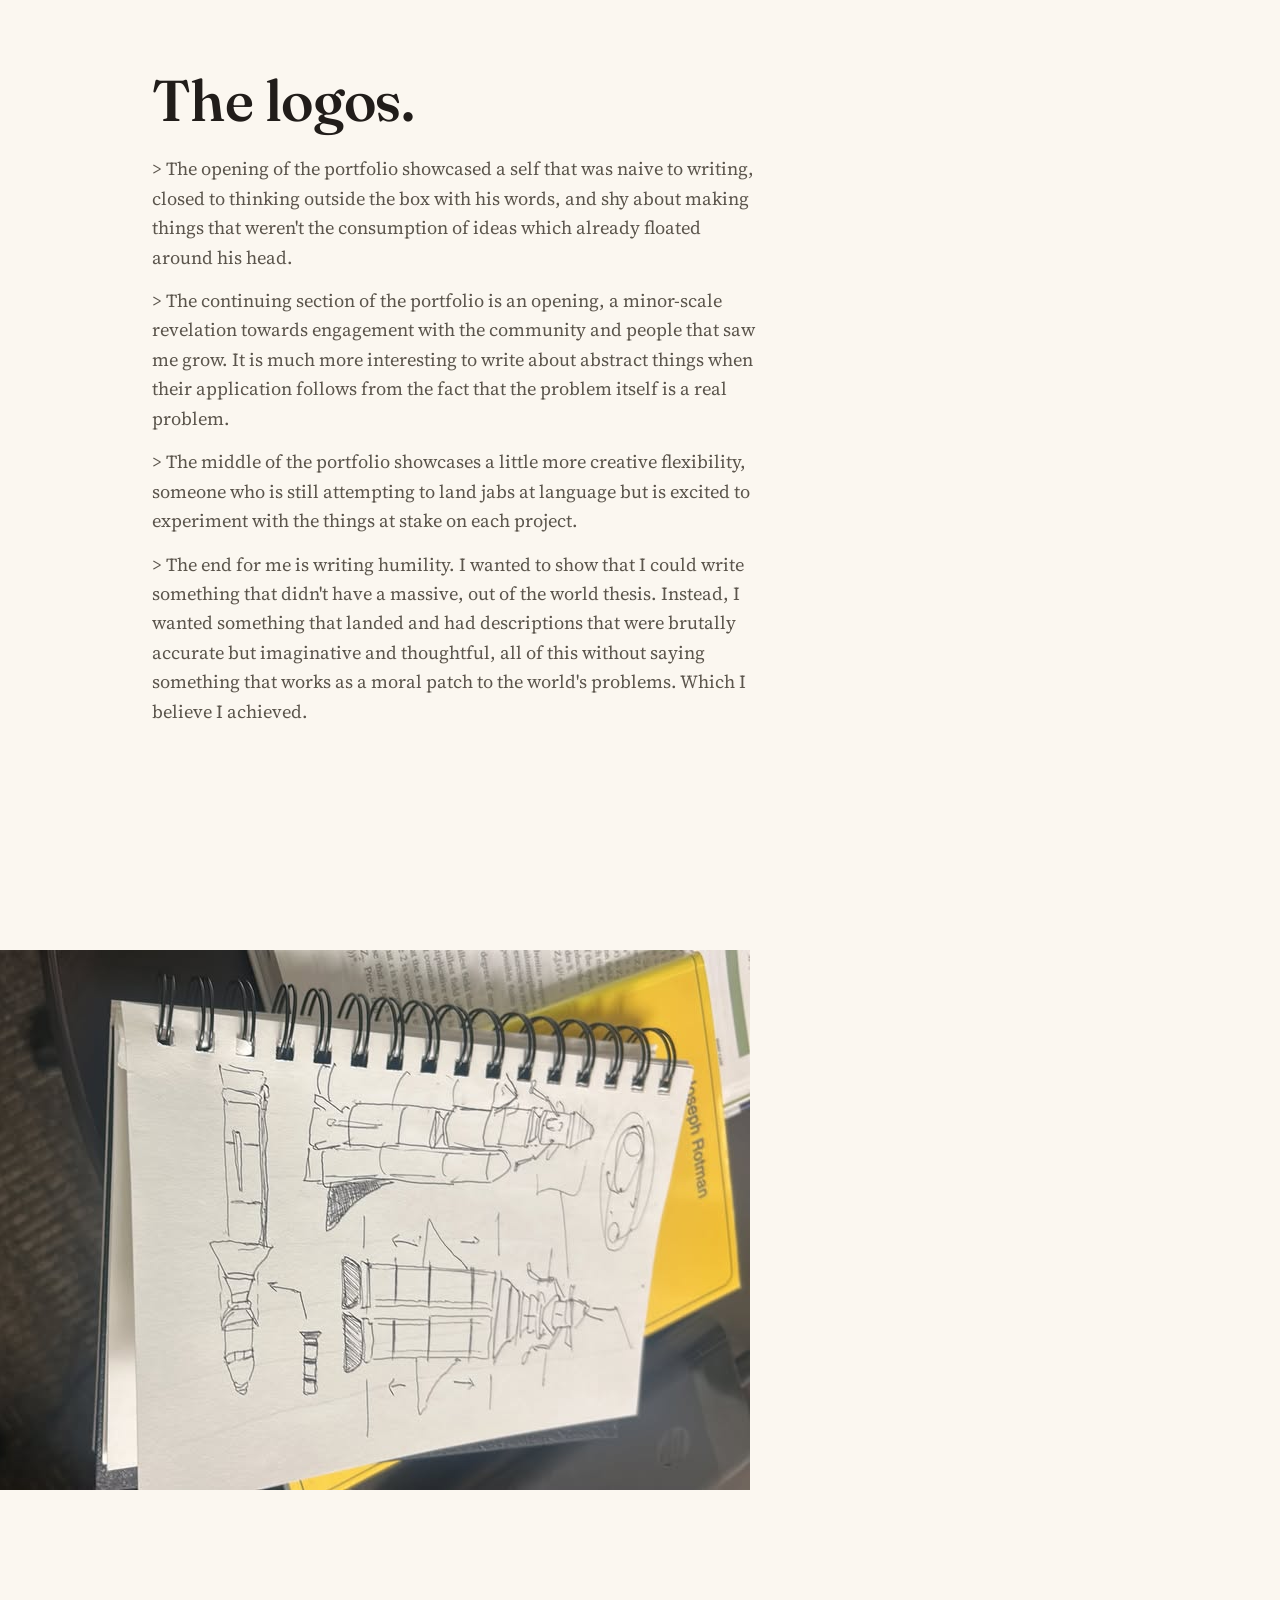
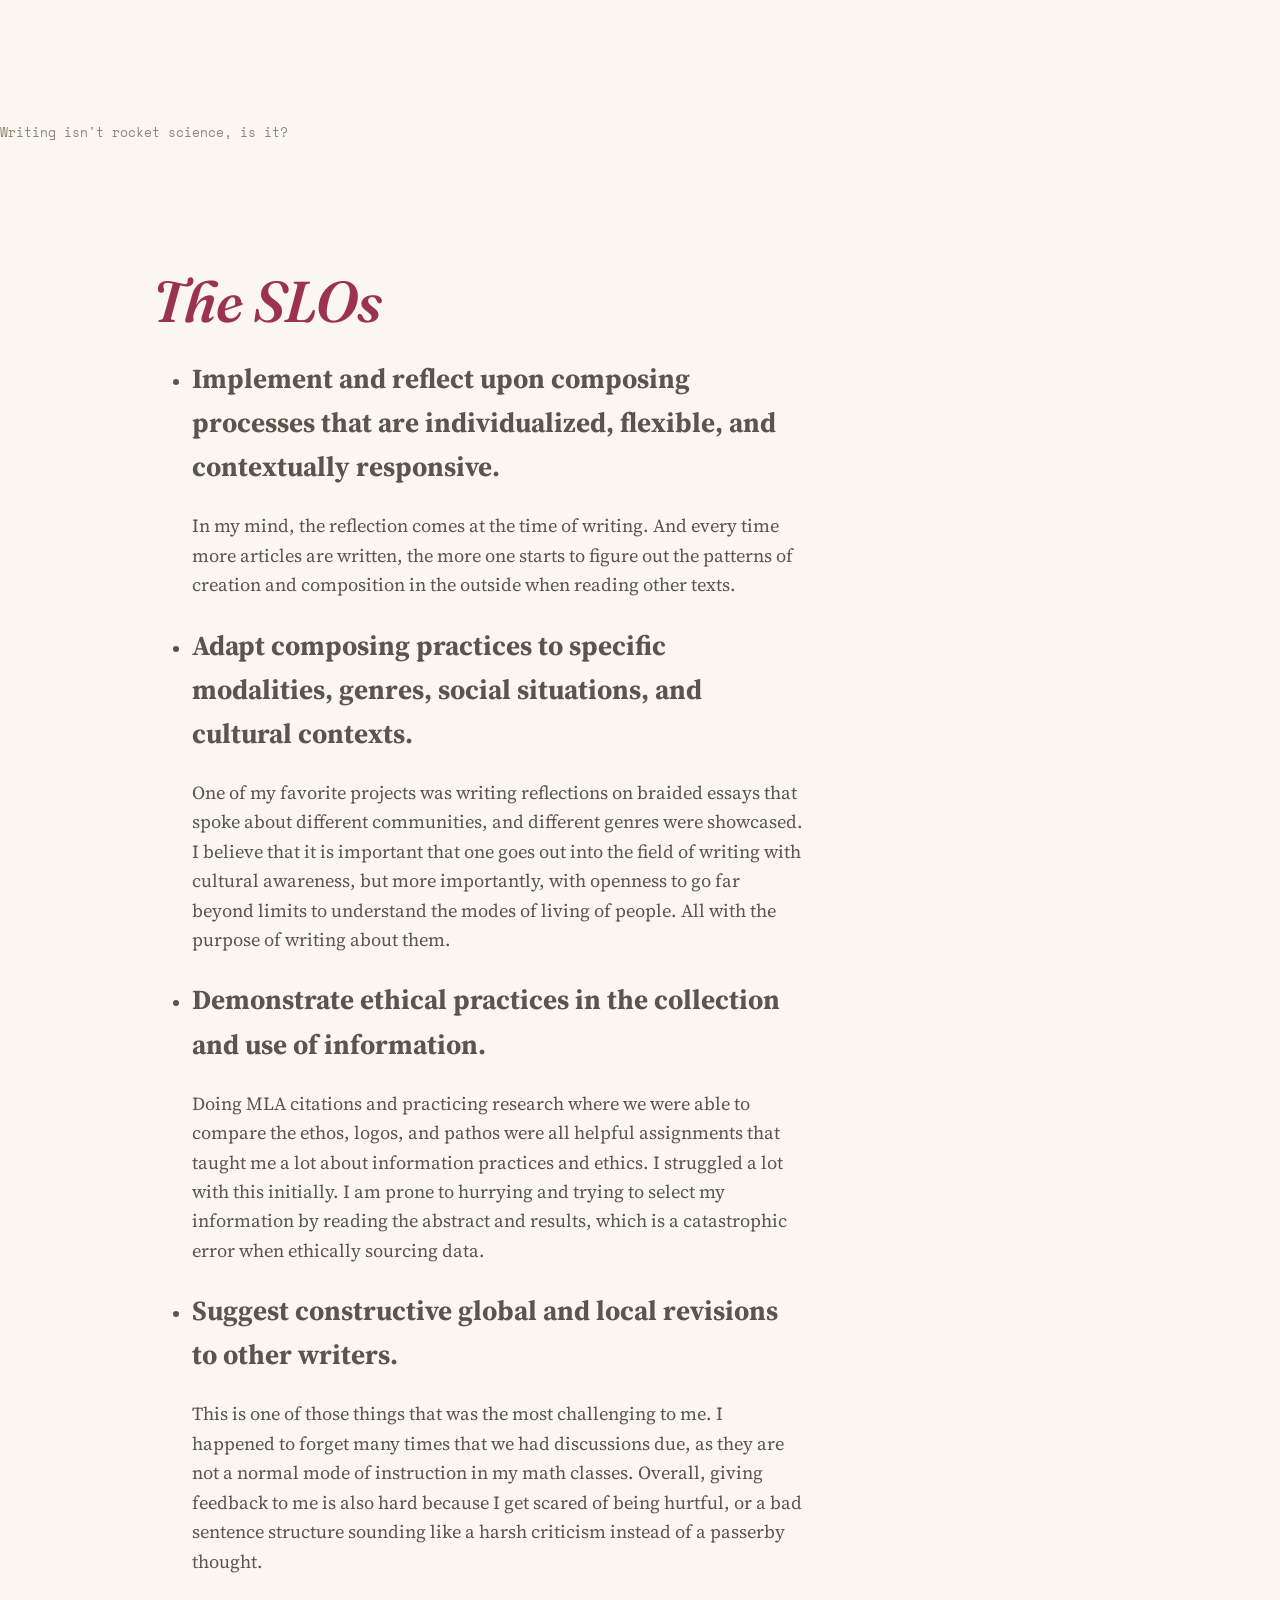
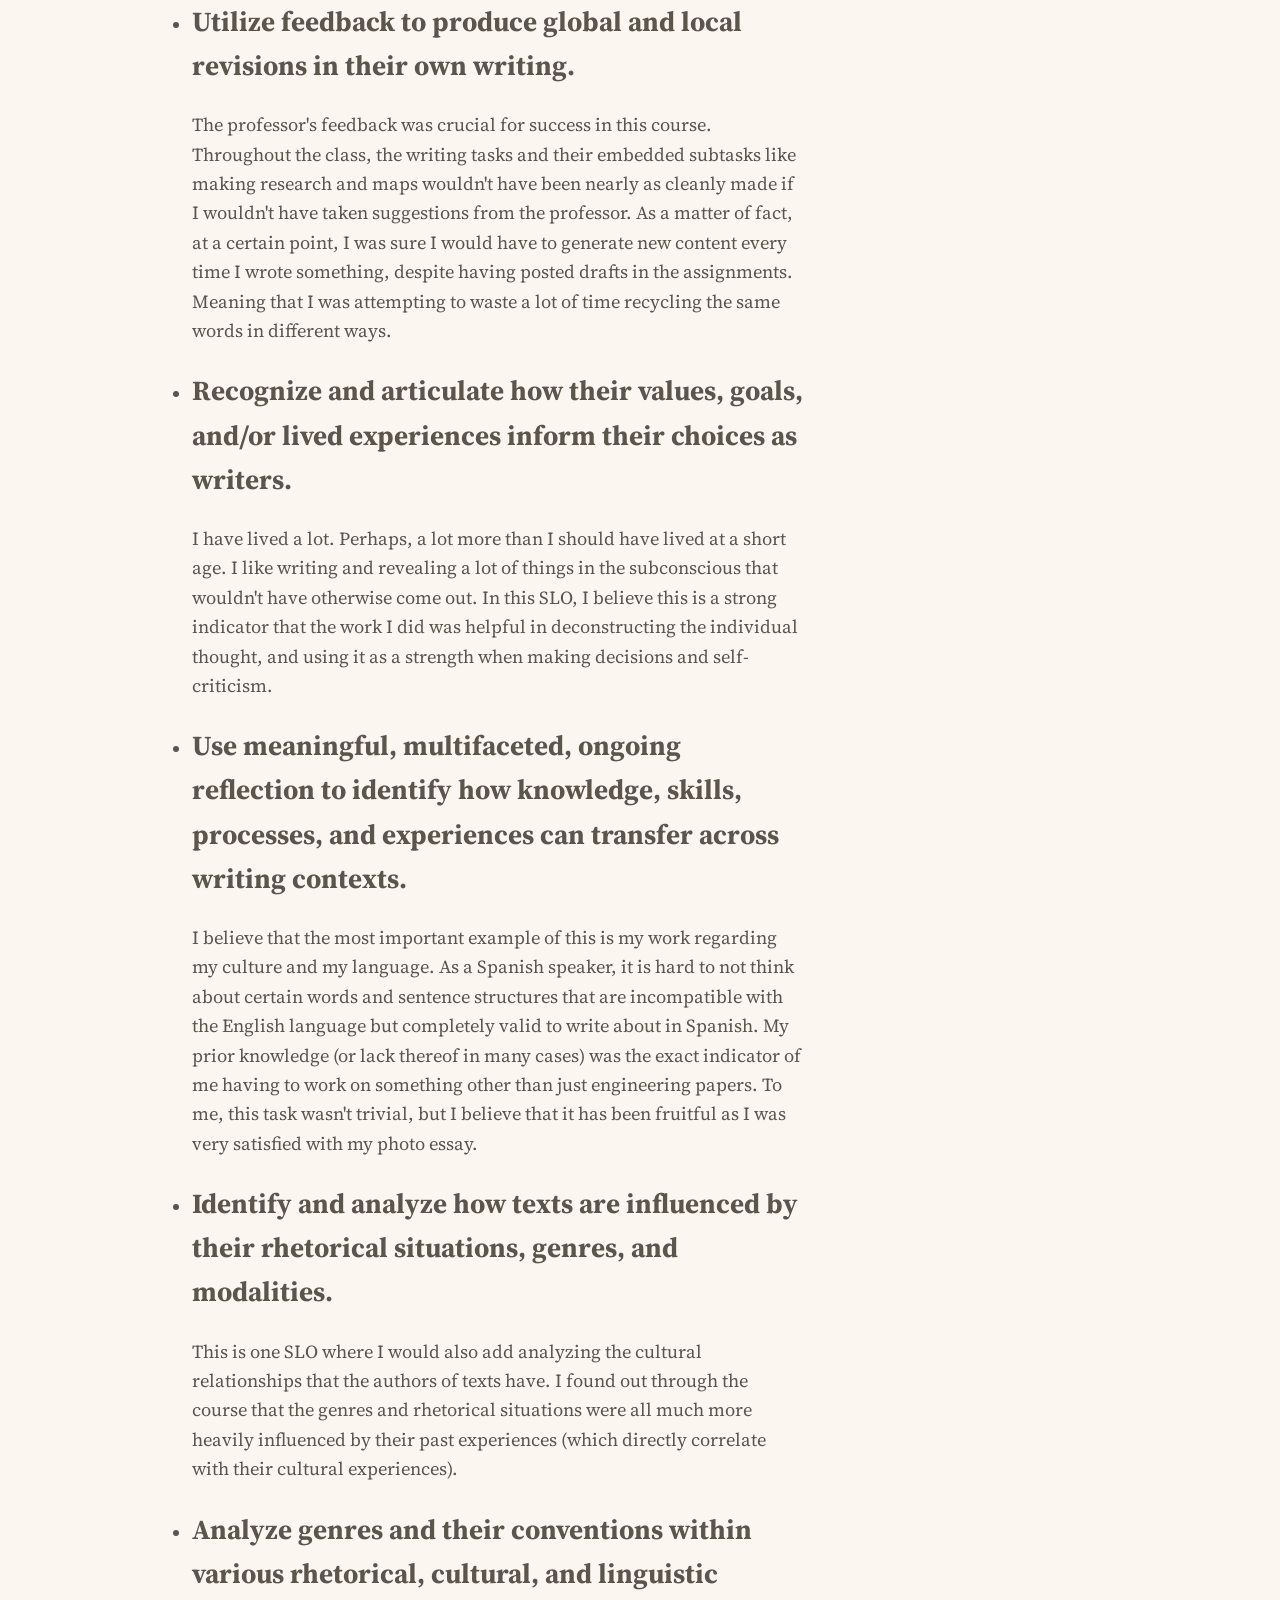
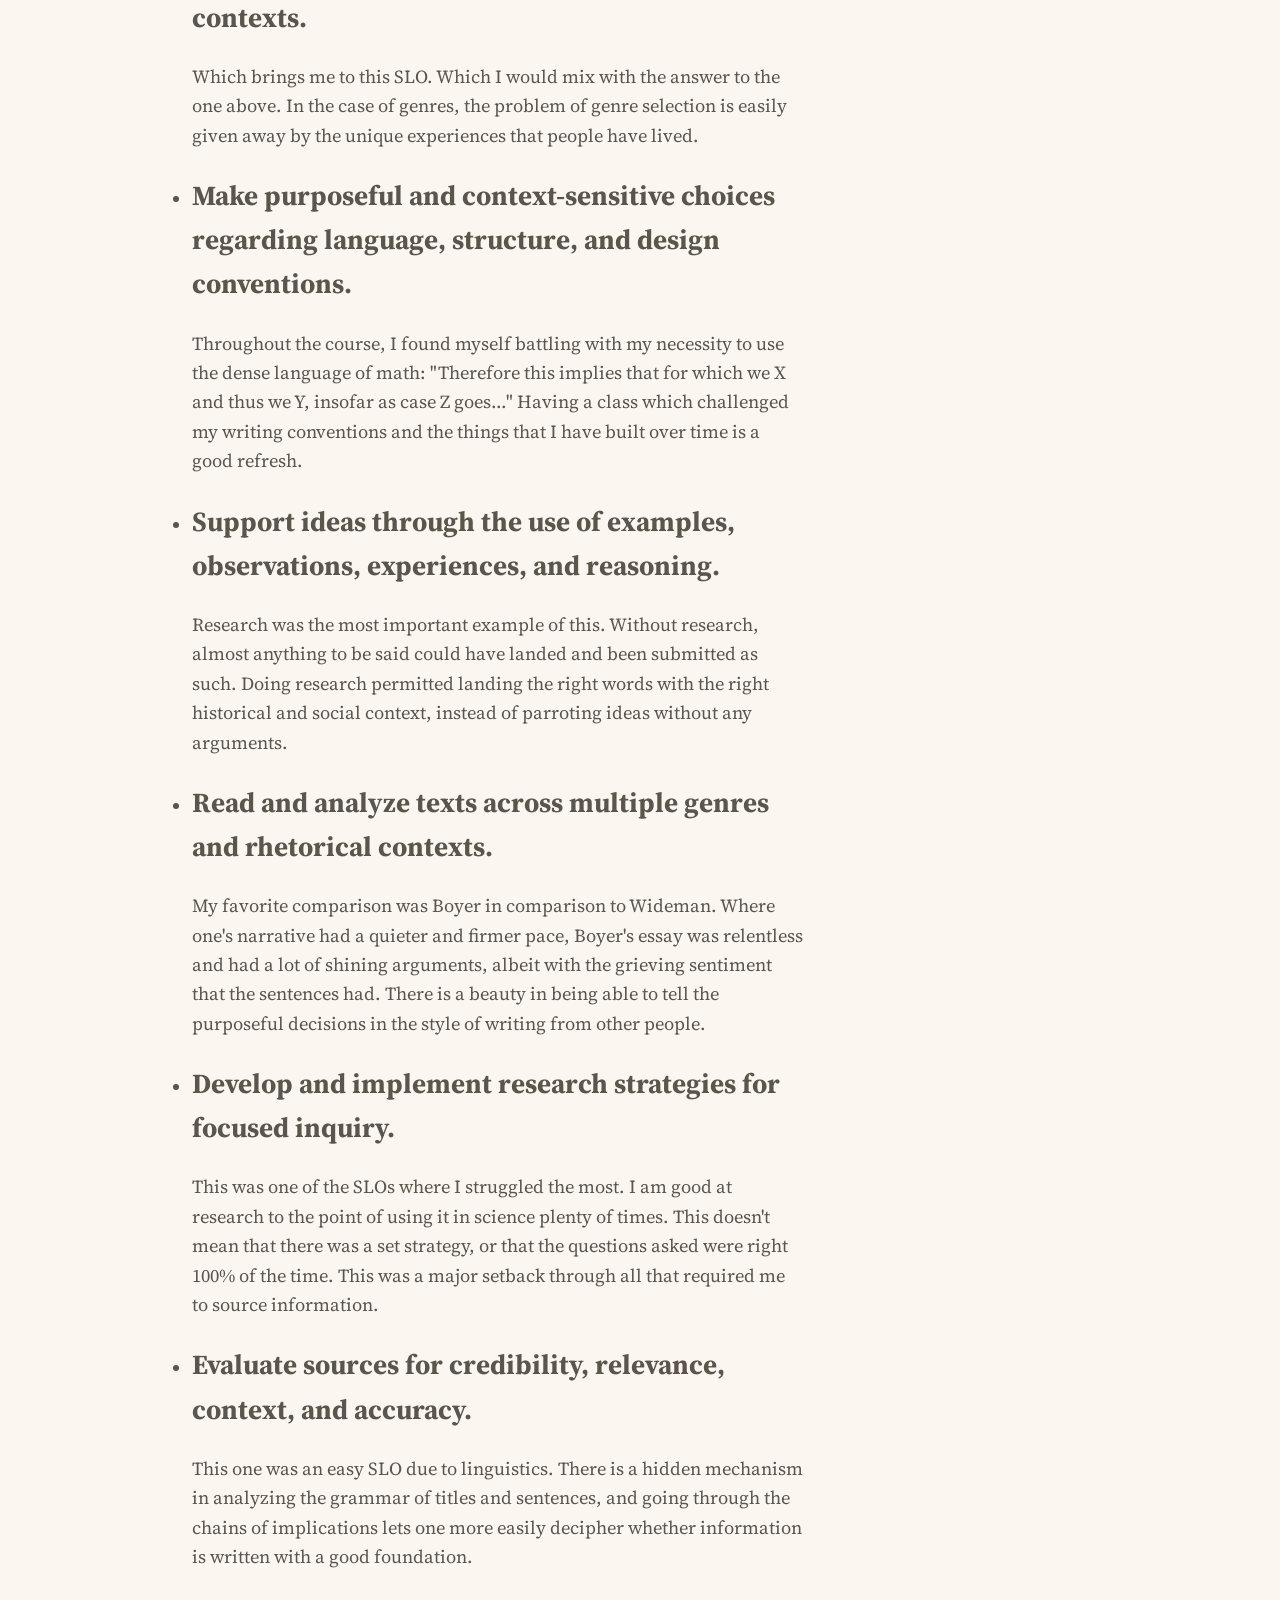
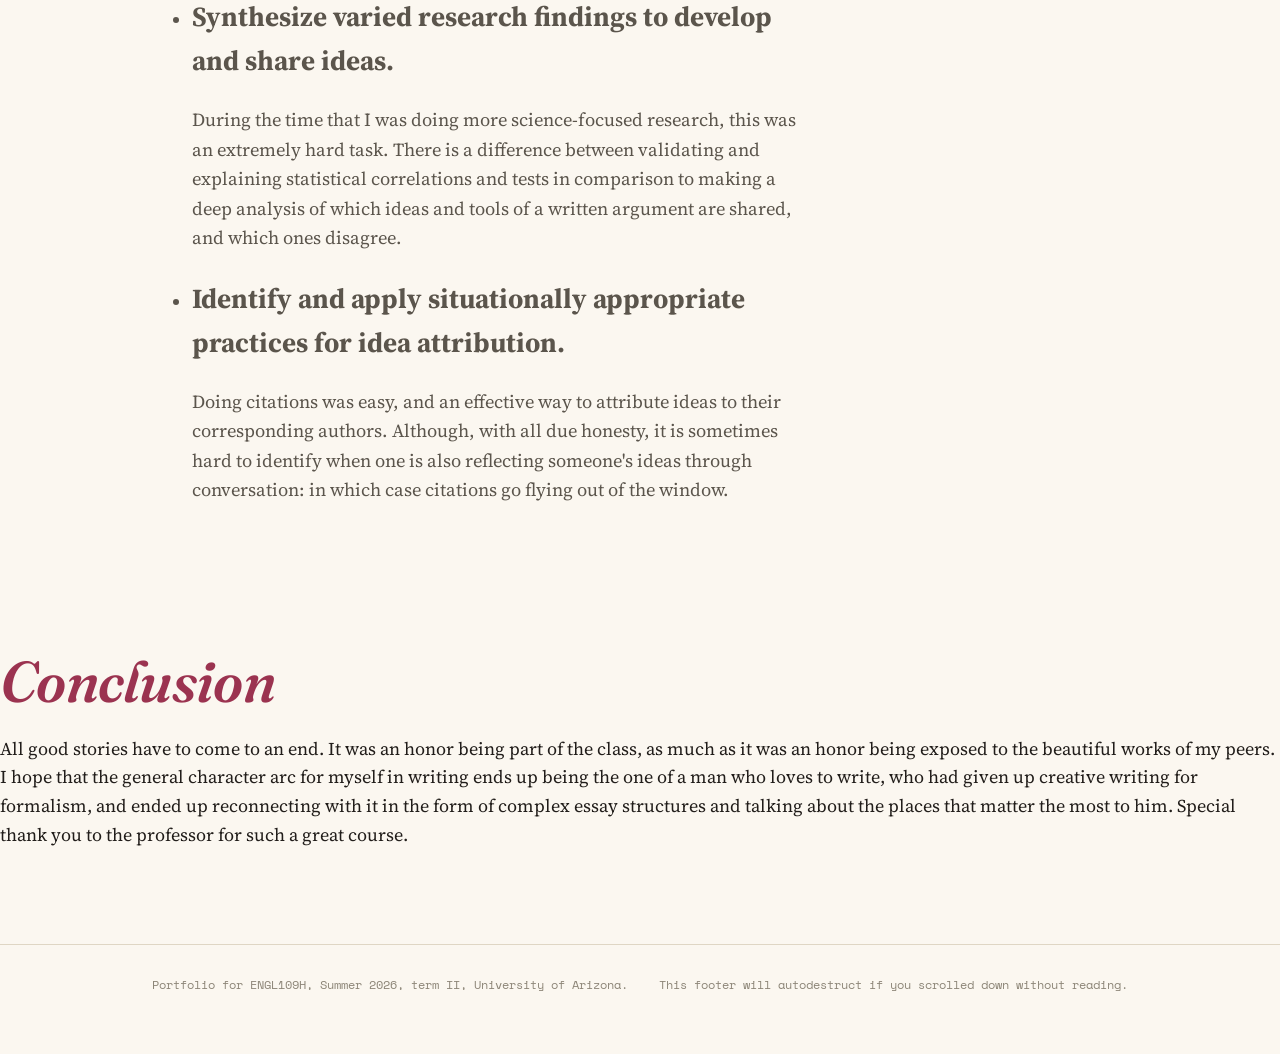
==== commit 69a6fac4: "corrections" ====
--- a/index.html
+++ b/index.html
@@ -32,13 +32,13 @@
     <p class="hero-eyebrow">University of Arizona, Honors Composition</p>
     <h1>Desertic writer's digest, <em>untold stories from known places</em>.</h1>
     <p class="lede">
-      "The things you think you're useless I can't understand", the lyrics straight across from Steely Dan's string section, all permeate in the essence of my writing. I write with a passion of alienating from priorities, the stories I told all this semester, they are an exploration of the self and its context through the lens of trivial things: the witty and imaginative. Although the stylistical and content decisons have never been a struggle, there was a deeper culprit in the creative process: the capacity to flourish the human in my writing.
+      "The things you think you're useless I can't understand", the lyrics straight across from Steely Dan's string section, permeate the essence of my writing. I write with a passion for alienating from priorities. The stories I told all this semester are an exploration of the self and its context through the lens of trivial things: the witty and imaginative. Although the stylistic and content decisions have never been a struggle, there was a deeper culprit in the creative process: the capacity to let the human flourish in my writing.
     </p>
     <p class="lede">
-      I originally speak Spanish, I learnt to write and read in English from watching Pokemon game tutorials when I was 6 or 7 years old. Coming into this class, I was more sure I knew about the names of videogame fantastic creatures than the one I would write on the title of each project. Follow my story around ENGL109H.
+      I originally spoke Spanish, and I learnt to write and read in English from watching Pokemon game tutorials when I was 6 or 7 years old. Coming into this class, I was more sure I knew the names of fantastic videogame creatures than the one I would write on the title of each project. Follow my story around ENGL109H.
     </p>
     <p class="lede">
-      To accompany this portfolio, I decided to add the album that has carried me along all the assignments. <a href="https://open.spotify.com/album/3nD9Oab8M4sCLNmqmwSOdA?si=G_bd0ZDOS9WsBj5sQAc7gw">Darondo's "Let my people go"</a>. The order of the works is chronological, and meant to showcase the strenght and weakness changes in my writing throughout the semester, with captions explaining how they correlate to the general arc of learning, and each other.
+      To accompany this portfolio, I decided to add the album that has carried me along all the assignments. <a href="https://open.spotify.com/album/3nD9Oab8M4sCLNmqmwSOdA?si=G_bd0ZDOS9WsBj5sQAc7gw">Darondo's "Let my people go"</a>. The order of the works is chronological and meant to showcase the changes in the strengths and weaknesses of my writing throughout the semester, with captions explaining how they correlate with the general arc of learning and with each other.
     </p>
   </div>
 <img src="desk.jpg" style="max-width: 80%; height: auto;"> <p class="discipline-note">The desk where it all started. Required a dim light because I am prone to headaches.</p>
@@ -63,15 +63,15 @@
   <div class="wrap">
     <h1>The ethos.</h1>
     <p class="lede">
-      When I was writing, I wasn't quite sure of who I was. This is not to say 
-      "I was lost in this world". The situational array of ways that a person may go about their writing, that was where I didn't know: can I today be the one who talks about a crime from a city I no longer have the agency to presently describe?
+      When I was writing, I wasn't quite sure who I was. This is not to say 
+      "I was lost." The situational array of ways that a person may go about their writing was what I didn't know: can I today be the one who talks about a crime from a city I no longer have the agency to describe?
     </p>
     <p class="lede">
-      To me, the solution, the thing that makes me a writer, is exactly that I am able to close that gap. Looking back to the showcased projects: I was successfully able to criticize my own 
-      cognition process and go through large revision and sentence weaving processes that led to a coherent end result. 
-      Where I compromised to sacrifice the stillness of research-level description (oftentime shallow against sole creativity) with personal experience and the humility of admitting the lack of information in some places. 
+      To me, the solution, the thing that makes me a writer, is that I am able to close that gap. Looking back at the showcased projects, I was able to criticize my own 
+      cognition process and go through large revision and sentence weaving processes that led to a coherent result. 
+      Where I compromised by sacrificing the stillness of research-level description (oftentimes shallow against sole creativity) for personal experience and the humility of admitting the lack of information in some places. 
 
-      Instead of saying "hey, here is how the world looks like right now.", I managed to deconstruct down to "this is what the world was, and that which is invisible is the responsibility of us, the ones engaged in the reading and writing process."
+      Instead of saying "hey, here is how the world looks right now.", I managed to deconstruct to "this is what the world was, and that which is invisible is the responsibility of us, the ones engaged in the reading and writing process."
     </p>
   </div>
 <img src="guy.jpg" style="max-width: 80%; height: auto; transform: rotate(90deg);"> <p class="discipline-note">The man behind the pen. A student, and human as well.</p>
@@ -82,7 +82,7 @@
   <div class="wrap">
     <h1>The pathos.</h1>
     <p class="lede">
-      What makes language so attractive is that I could have very well be speaking exactly the same things I wrote about from under a well, or in a bank heist; where the action-place-person combo would have completely reinterpreted the meaning of the things said. What changes in the pathos for me is that the reader is the one who is now interpreting my words in their own voice. And I like to play with that; my writing isn't ethically perfect nor asking to take effective action of major problems, it's asking for the engagement of criticizing the placement of my own character, and everyone else's in the stories that I write. Such a character is also the one that the reader has built of the narrating voice, and as such, there is a silence call to explore whether the built-in voice in one's head has put together the right interpretation of the written word. That is, the world in my words is simple, but the entire emotional world and depth that I give to it has a basis on the subjectivity, the ways that essays will shock one when an unexpected turn gets braided.
+      What makes language so attractive is that I could very well have been speaking exactly the same things I wrote about from under a well, or in a bank heist, where the action-place-person combo would have completely reinterpreted the meaning of the things said. What changes in the pathos for me is that the reader is now interpreting my words in their own voice. And I like to play with that; my writing isn't ethically perfect nor does it ask to take effective action on major problems, it asks for the engagement of criticizing the placement of my own character, and everyone else's in the stories that I write. Such a character is also the one that the reader has built from the narrating voice, and as such, there is a silent call to explore whether the built-in voice in one's head has put together the right interpretation of the written word. That is, the world in my words is simple, but the entire emotional world and depth that I give to it has a basis in subjectivity, the ways that essays will shock one when an unexpected turn gets braided.
     </p>
   </div>
 <img src="sunset.jpg" style="max-width: 80%; height: auto;"> <p class="discipline-note">Relatively simple things can create vast emotions and reactions. Such a principle applies to writing.</p>
@@ -93,16 +93,16 @@
   <div class="wrap">
     <h1>The logos.</h1>
     <p class="lede">
-      > The opening of the portfolio showcased a self that is naive to writing, closed to thinking outside of the box with his words, and really shy about making things that weren't what weren't the consumption of ideas which already floated around his head.
+      > The opening of the portfolio showcased a self that was naive to writing, closed to thinking outside the box with his words, and shy about making things that weren't the consumption of ideas which already floated around his head.
     </p>
     <p class="lede">
-      > The continuing section of the portfolio is an opening, a minor scale revalation towards engagement with the community and people that saw me grow. It is much more interesting to write about abstract things when their application follows that the problem itself is a real problem.
+      > The continuing section of the portfolio is an opening, a minor-scale revelation towards engagement with the community and people that saw me grow. It is much more interesting to write about abstract things when their application follows from the fact that the problem itself is a real problem.
     </p>
     <p class="lede">
       > The middle of the portfolio showcases a little more creative flexibility, someone who is still attempting to land jabs at language but is excited to experiment with the things at stake on each project.
     </p>
     <p class="lede">
-      > The end for me, is writing humility. I wanted to show that I could write something that didn't have a massive, out of the world thesis. Instead, I wanted something that landed and had descriptions that were brutally accurate but imaginative and thoughtful; all of this without saying something that works as a moral patch to the world's problems. Which I believe I achieved.
+      > The end for me is writing humility. I wanted to show that I could write something that didn't have a massive, out of the world thesis. Instead, I wanted something that landed and had descriptions that were brutally accurate but imaginative and thoughtful, all of this without saying something that works as a moral patch to the world's problems. Which I believe I achieved.
     </p>
   </div>
 <img src="rocket.jpg" style="max-width: 90%; height: auto; transform: rotate(90deg)"> <p class="discipline-note">Writing isn't rocket science, is it?</p>
@@ -114,26 +114,26 @@
   <h1><em>The SLOs</em></h1>
   <ul>
     <li><h2>Implement and reflect upon composing processes that are individualized, flexible, and contextually responsive.</h2> 
-      In my mind, the reflection comes at the time of writing. And everytime that more articles are written, the more one starts to figure out the patterns of creation and composition in the outside when reading other texts.</li>
+      In my mind, the reflection comes at the time of writing. And every time more articles are written, the more one starts to figure out the patterns of creation and composition in the outside when reading other texts.</li>
     <li><h2>Adapt composing practices to specific modalities, genres, social situations, and cultural contexts.</h2>
-      One of my favorite projects was the one of writing reflections to braided essays that spoke about different communities, and different genres were showcased. I believe that it is important that one goes out in the field of writing with cultural awareness, but more importantly, with openness to go far beyond limits to understand the modes of living of people. All with the purpose of writing about them.</li>
-    <li><h2>Demonstrate ethical practices in the collection and use of information.</h2> Doing MLA citations, and practices with research where we were able to compare the ethos, logos, and pathos were all helpful assignments that taught me a lot about information practices, and ethics. I struggled a lot with this initially, I am prone to hurrying and trying to select my information by reading the abstract and results, which is a catastrophic error when ethically sourcing data. </li>
+      One of my favorite projects was writing reflections on braided essays that spoke about different communities, and different genres were showcased. I believe that it is important that one goes out into the field of writing with cultural awareness, but more importantly, with openness to go far beyond limits to understand the modes of living of people. All with the purpose of writing about them.</li>
+    <li><h2>Demonstrate ethical practices in the collection and use of information.</h2> Doing MLA citations and practicing research where we were able to compare the ethos, logos, and pathos were all helpful assignments that taught me a lot about information practices and ethics. I struggled a lot with this initially. I am prone to hurrying and trying to select my information by reading the abstract and results, which is a catastrophic error when ethically sourcing data. </li>
     <li><h2>Suggest constructive global and local revisions to other writers.</h2> 
-      This is one of those things that were the most challenging to me. I happened to forget many times that we had discussions due, as they are not a normal mode of instruction in my math classes. Overall, giving out feedback to me is also hard because I get scared of being hurtful, or a bad sentence structure sounding like a harsh criticism instead of a passerby thought. </li>
+      This is one of those things that was the most challenging to me. I happened to forget many times that we had discussions due, as they are not a normal mode of instruction in my math classes. Overall, giving feedback to me is also hard because I get scared of being hurtful, or a bad sentence structure sounding like a harsh criticism instead of a passerby thought. </li>
     <li><h2>Utilize feedback to produce global and local revisions in their own writing.</h2> 
-      The professor's feedback was crucial for success in this course. Throughout the class, the writing tasks and their embedded sub tasks like making research and maps wouldn't have been nearly as cleanly made if I wouldn't have taken suggestions from the professor. As a matter of fact, at a certain point, I was sure I would have to generate new content everytime I wrote something, albeit having posted drafts in the assignments. Meaning that I was attempting to waste a lot of time recicling the same words in different ways. </li>
-    <li><h2>Recognize and articulate how their values, goals, and/or lived experiences inform their choices as writers.</h2> I have lived a lot. Perhaps, a lot more than I should have lived at a short age. I like writing and revealing a lot of things in the subconcious that wouldn't have otherwise come out. In this SLO, I believe this is a strong indicator that the work I did was helpful deconstructing the individual thought, and using it as a strength when making decisions and self-criticism. </li>
-    <li><h2>Use meaningful, multifaceted, ongoing reflection to identify how knowledge, skills, processes, and experiences can transfer across writing contexts.</h2> I believe that the most important example of this is my work regarding my culture, and my language. As a spanish speaking, it is hard to not think about certain words and sentence structures that are incompatible with the english language but completely valid to write about in spanish. My prior knowledge (or lack thereof in many cases) was the exact indicator of me having to work on something other than just engineering papers. To me, this task wasn't trivial, but I believe that it has been fruitful as I was very satisfied with my photo essay. </li>
+      The professor's feedback was crucial for success in this course. Throughout the class, the writing tasks and their embedded subtasks like making research and maps wouldn't have been nearly as cleanly made if I wouldn't have taken suggestions from the professor. As a matter of fact, at a certain point, I was sure I would have to generate new content every time I wrote something, despite having posted drafts in the assignments. Meaning that I was attempting to waste a lot of time recycling the same words in different ways. </li>
+    <li><h2>Recognize and articulate how their values, goals, and/or lived experiences inform their choices as writers.</h2> I have lived a lot. Perhaps, a lot more than I should have lived at a short age. I like writing and revealing a lot of things in the subconscious that wouldn't have otherwise come out. In this SLO, I believe this is a strong indicator that the work I did was helpful in deconstructing the individual thought, and using it as a strength when making decisions and self-criticism. </li>
+    <li><h2>Use meaningful, multifaceted, ongoing reflection to identify how knowledge, skills, processes, and experiences can transfer across writing contexts.</h2> I believe that the most important example of this is my work regarding my culture and my language. As a Spanish speaker, it is hard to not think about certain words and sentence structures that are incompatible with the English language but completely valid to write about in Spanish. My prior knowledge (or lack thereof in many cases) was the exact indicator of me having to work on something other than just engineering papers. To me, this task wasn't trivial, but I believe that it has been fruitful as I was very satisfied with my photo essay. </li>
     <li><h2>Identify and analyze how texts are influenced by their rhetorical situations, genres, and modalities.</h2> 
-    This is one SLO where I would also add analyzing the cultural relationships that the author of texts have. I found out through the course that the genres and rhetorical situations were all much more heavily influenced by their past experiences (which strictly correlate to their cultural experiences). </li>
-    <li><h2>Analyze genres and their conventions within various rhetorical, cultural, and linguistic contexts.</h2> Which brings to this SLO. Which I would mix with the answer of the one above. In the case of genres, the problem of genre selection is easily given away by the unique experiences that people have lived. </li>
-    <li><h2>Make purposeful and context-sensitive choices regarding language, structure, and design conventions.</h2>  Throughout the course, I found myself battling with my necessity to use the dense language of math: "Therefore this implies that for which we X and thus we Y, insofar as case Z goes..." Having a class which challenged my writing conventions and the things that I have built overtime is a good refresh. </li>
+    This is one SLO where I would also add analyzing the cultural relationships that the authors of texts have. I found out through the course that the genres and rhetorical situations were all much more heavily influenced by their past experiences (which directly correlate with their cultural experiences). </li>
+    <li><h2>Analyze genres and their conventions within various rhetorical, cultural, and linguistic contexts.</h2> Which brings me to this SLO. Which I would mix with the answer to the one above. In the case of genres, the problem of genre selection is easily given away by the unique experiences that people have lived. </li>
+    <li><h2>Make purposeful and context-sensitive choices regarding language, structure, and design conventions.</h2>  Throughout the course, I found myself battling with my necessity to use the dense language of math: "Therefore this implies that for which we X and thus we Y, insofar as case Z goes..." Having a class which challenged my writing conventions and the things that I have built over time is a good refresh. </li>
     <li><h2>Support ideas through the use of examples, observations, experiences, and reasoning.</h2> 
-      Research was the most important example of this. Without research, almost anything to be said could have landed (and submitted as such). Doing research really permitted landing the right words with the right historical and social context, instead of parroting ideas without any arguments.</li>
-    <li><h2>Read and analyze texts across multiple genres and rhetorical contexts.</h2> My favorite comparison was Boyer in comparison to Wideman. Where ones narrative had a much more quiet and firm pace, Boyer's essay was relentless and had a lot of shining arguments albeit of the grieving sentiment that the sentences had. There is a beauty in being able to tell the purposeful decisions in the style of writing from other people. </li>
+      Research was the most important example of this. Without research, almost anything to be said could have landed and been submitted as such. Doing research permitted landing the right words with the right historical and social context, instead of parroting ideas without any arguments.</li>
+    <li><h2>Read and analyze texts across multiple genres and rhetorical contexts.</h2> My favorite comparison was Boyer in comparison to Wideman. Where one's narrative had a quieter and firmer pace, Boyer's essay was relentless and had a lot of shining arguments, albeit with the grieving sentiment that the sentences had. There is a beauty in being able to tell the purposeful decisions in the style of writing from other people. </li>
     <li><h2>Develop and implement research strategies for focused inquiry.</h2> This was one of the SLOs where I struggled the most. I am good at research to the point of using it in science plenty of times. This doesn't mean that there was a set strategy, or that the questions asked were right 100% of the time. This was a major setback through all that required me to source information. </li>
-    <li><h2>Evaluate sources for credibility, relevance, context, and accuracy.</h2> This one was an easy SLO due to linguistics. There is a hidden mechanism in analyzing the grammar of titles, sentences, and going through the chains of implications which lets one easily decipher whether information is written with a good foundation.</li>
-    <li><h2>Synthesize varied research findings to develop and share ideas.</h2> During the time that I was doing a more science-focused research, this was an extremely hard task. There is a difference between validating and explaining statistical correlations and tests in comparison to making a deep analysis of which ideas and tools of a written argument are shared, and which ones disagree. </li>
+    <li><h2>Evaluate sources for credibility, relevance, context, and accuracy.</h2> This one was an easy SLO due to linguistics. There is a hidden mechanism in analyzing the grammar of titles and sentences, and going through the chains of implications lets one more easily decipher whether information is written with a good foundation.</li>
+    <li><h2>Synthesize varied research findings to develop and share ideas.</h2> During the time that I was doing more science-focused research, this was an extremely hard task. There is a difference between validating and explaining statistical correlations and tests in comparison to making a deep analysis of which ideas and tools of a written argument are shared, and which ones disagree. </li>
     <li><h2>Identify and apply situationally appropriate practices for idea attribution.</h2> Doing citations was easy, and an effective way to attribute ideas to their corresponding authors. Although, with all due honesty, it is sometimes hard to identify when one is also reflecting someone's ideas through conversation: in which case citations go flying out of the window. </li>
   </ul>
 </div>
@@ -158,4 +158,4 @@
 <script src="assets/works.js"></script>
 <script src="assets/script.js"></script>
 </body>
-</html>
+</html>
